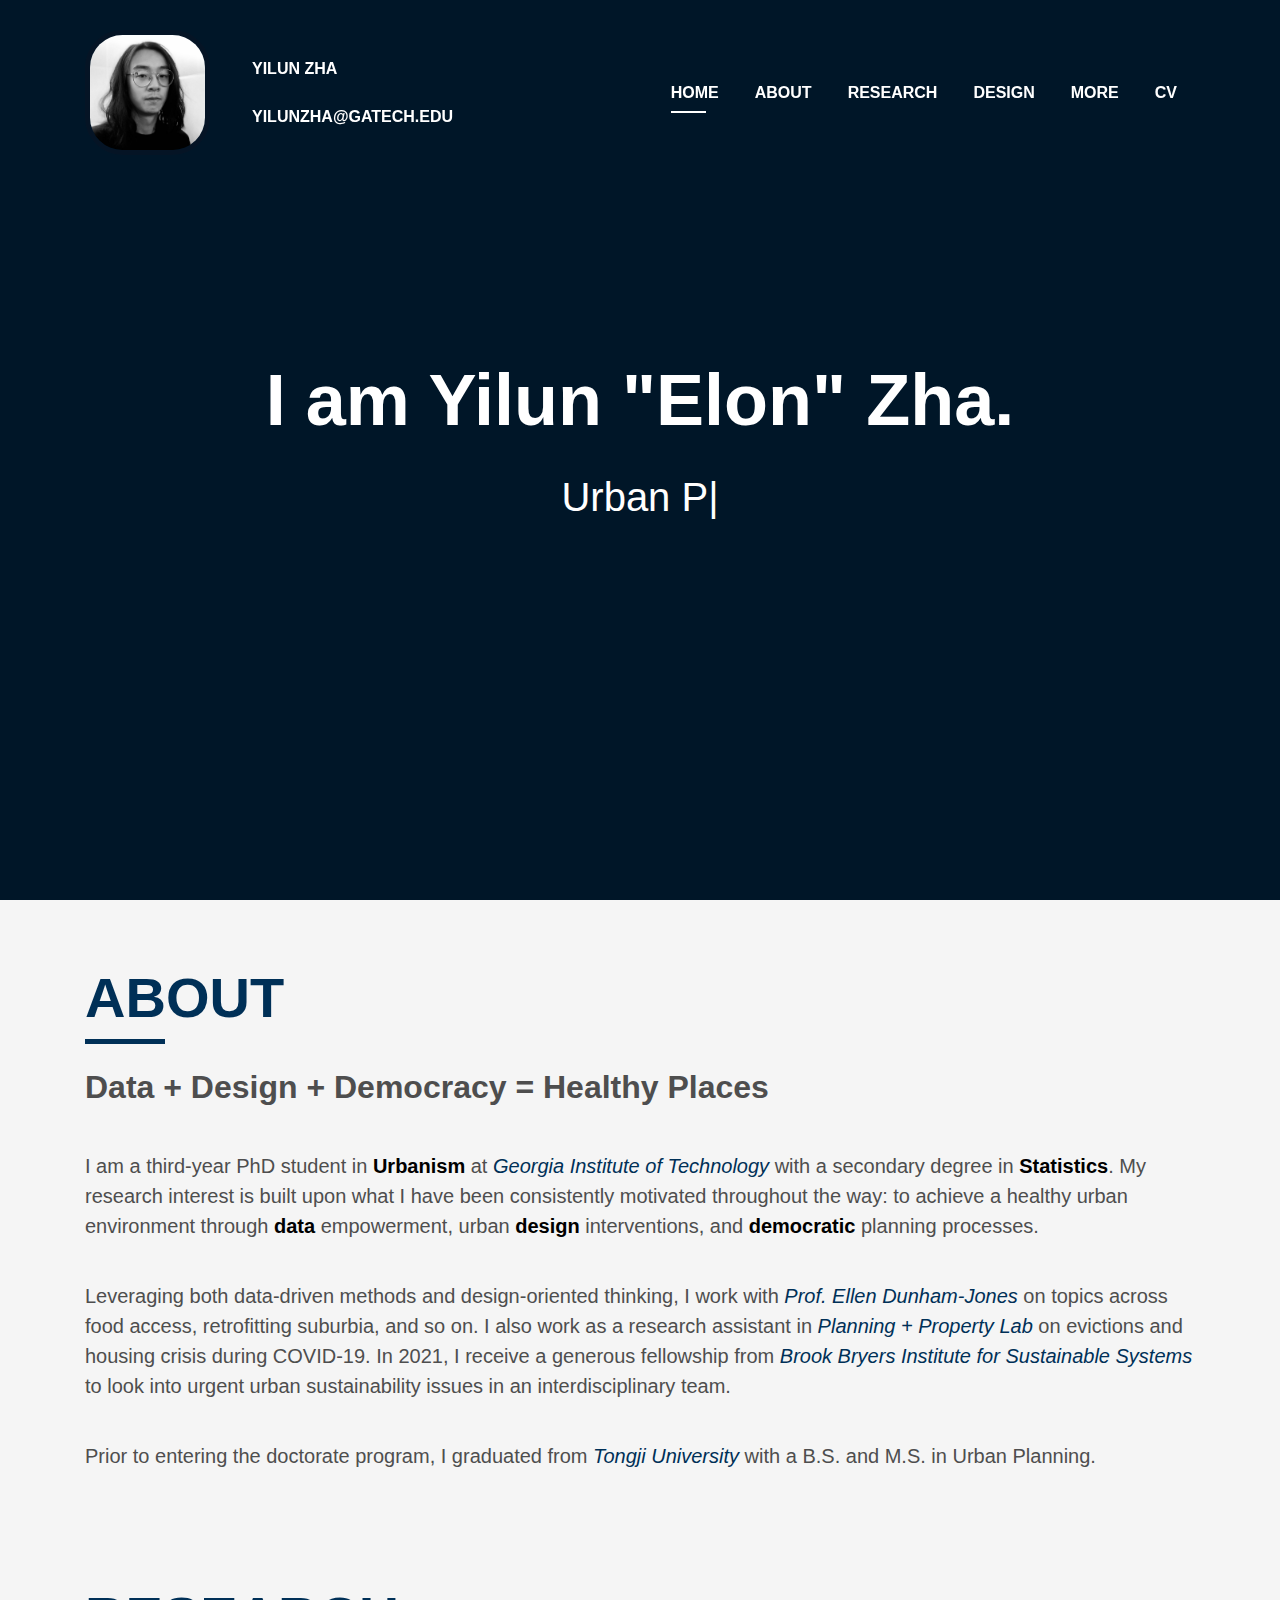
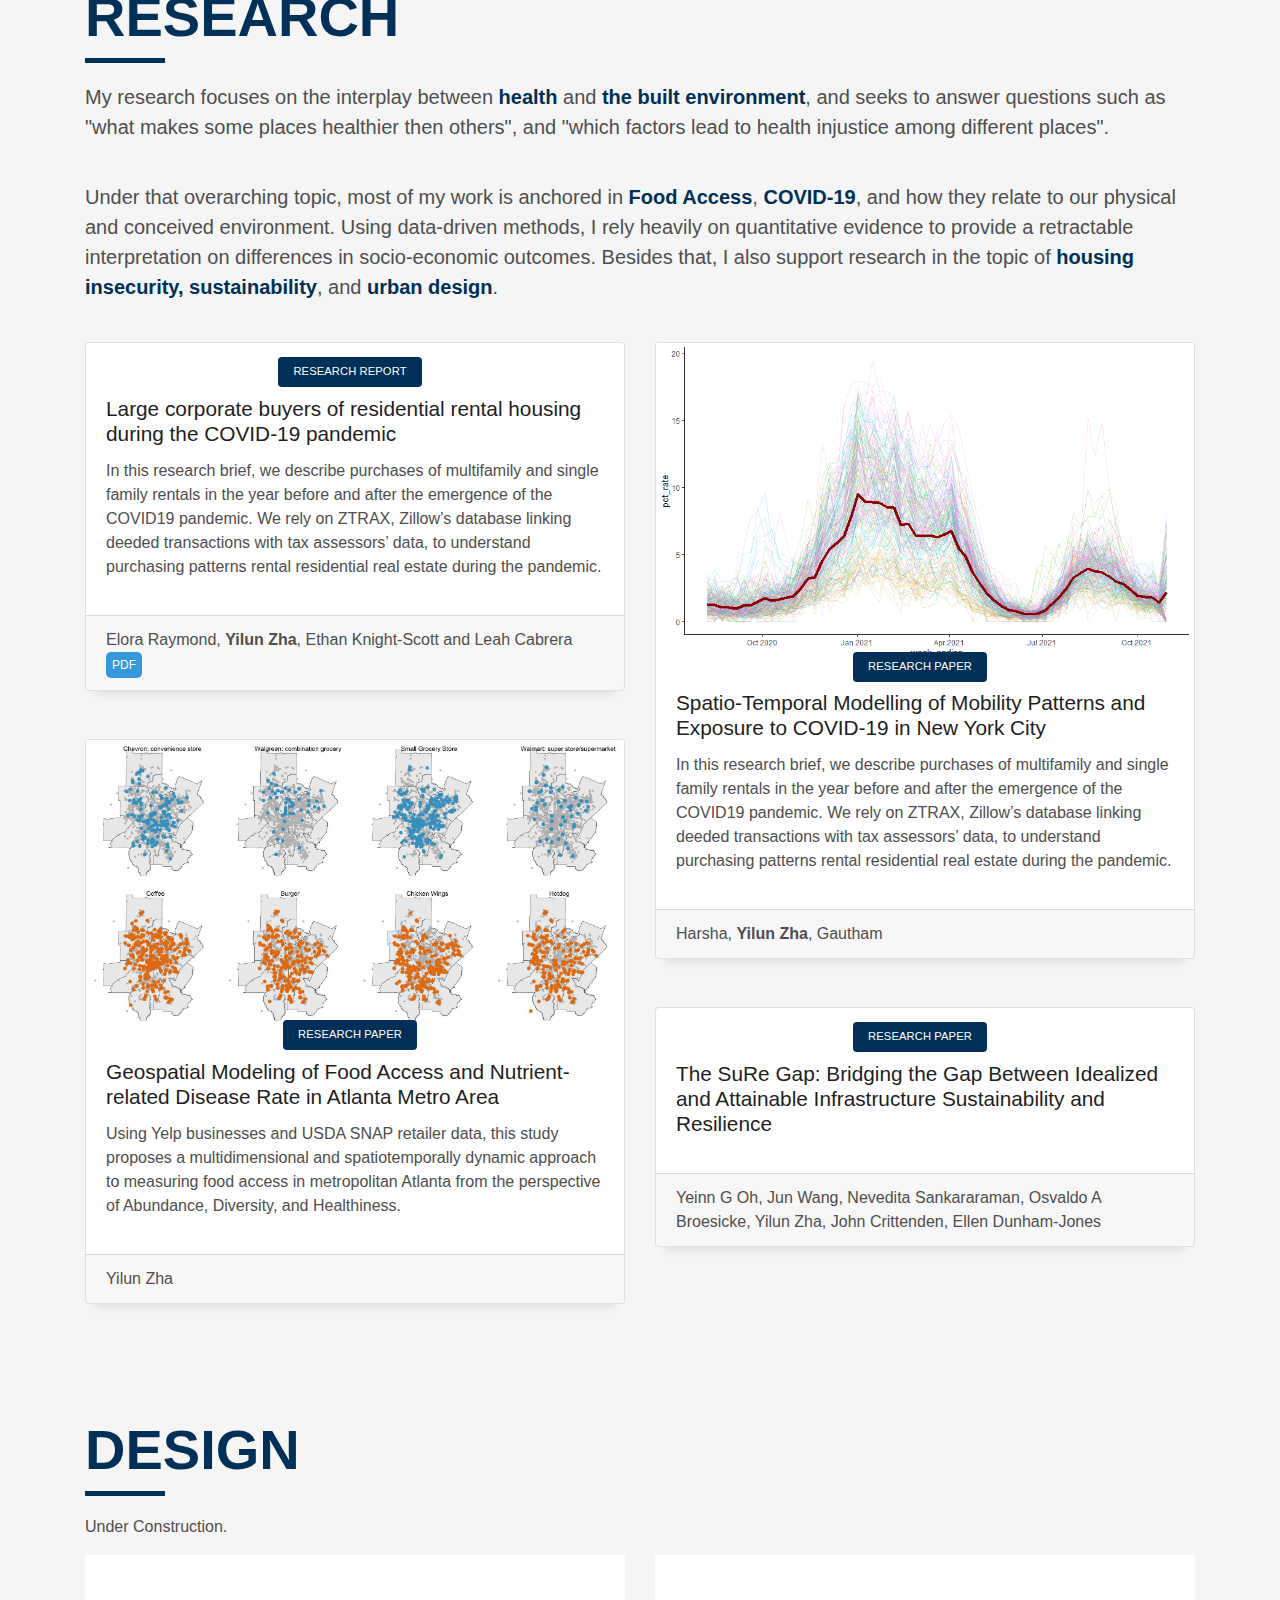
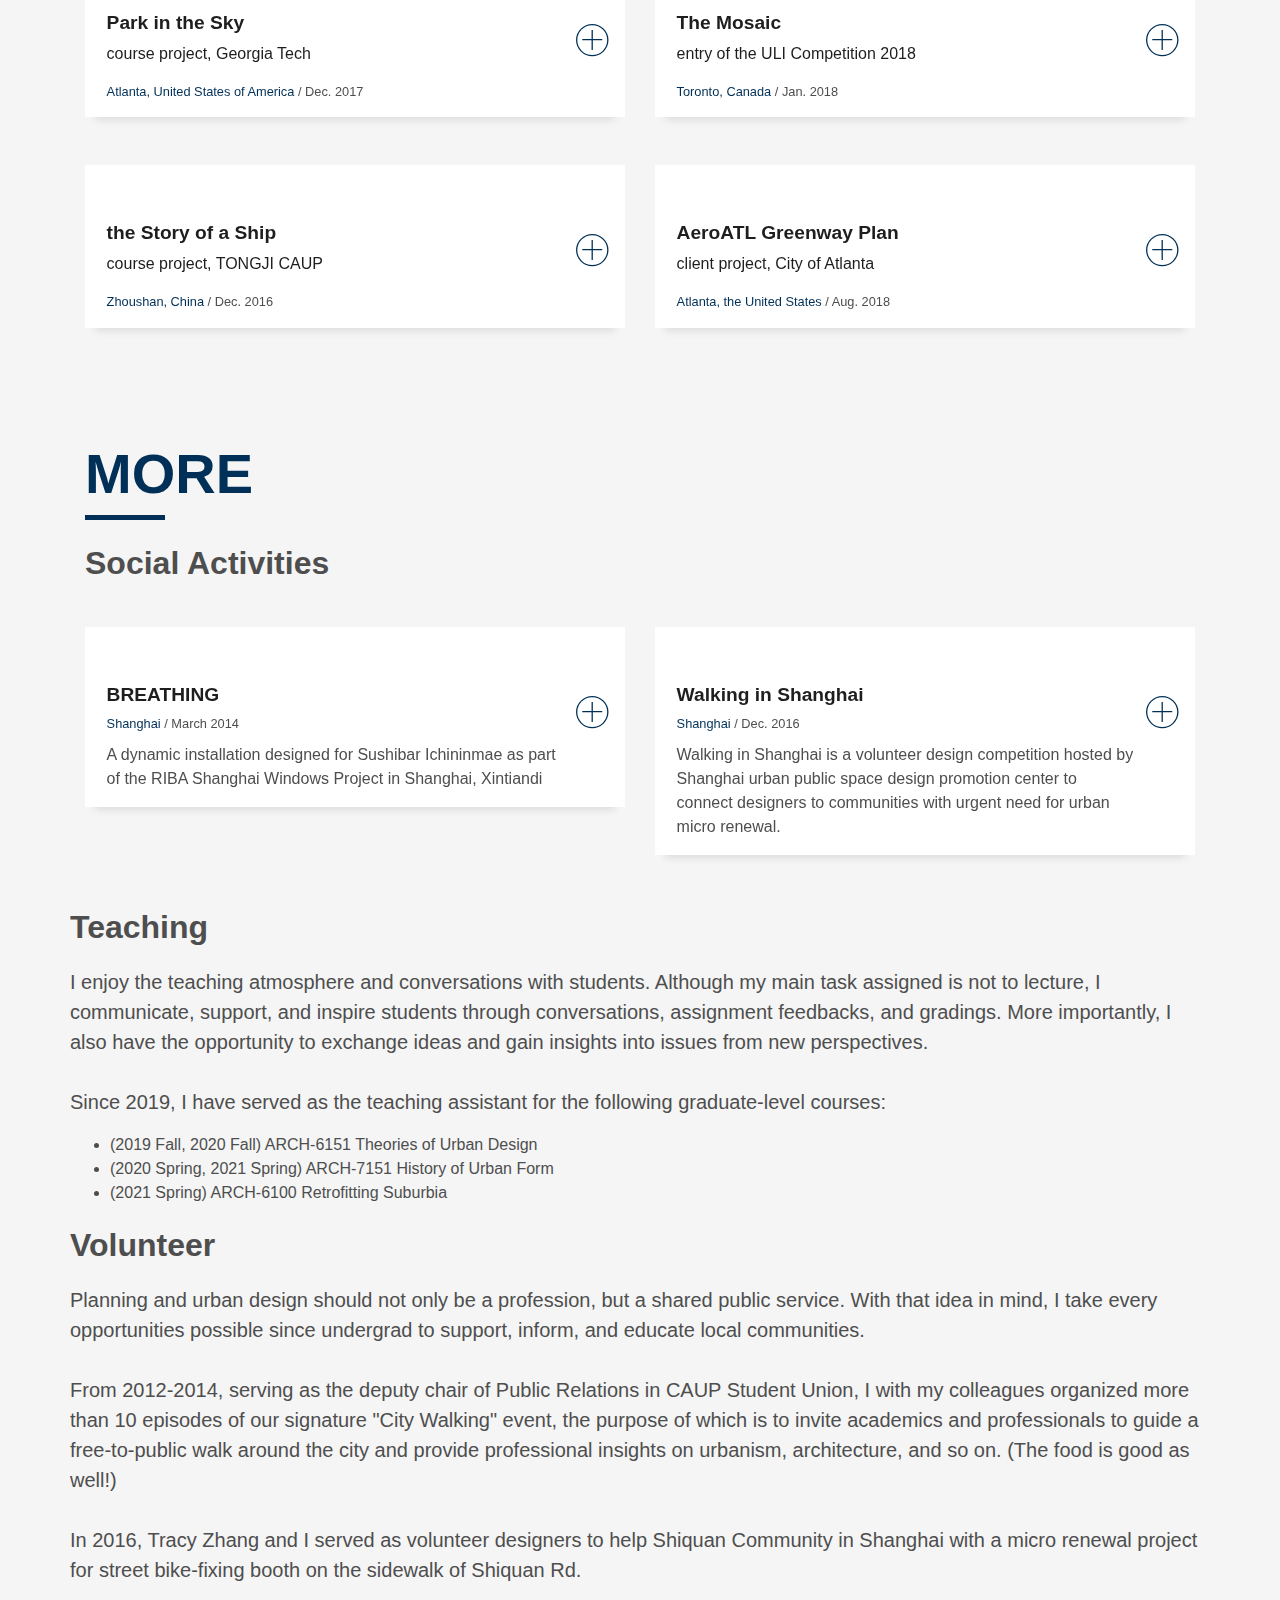
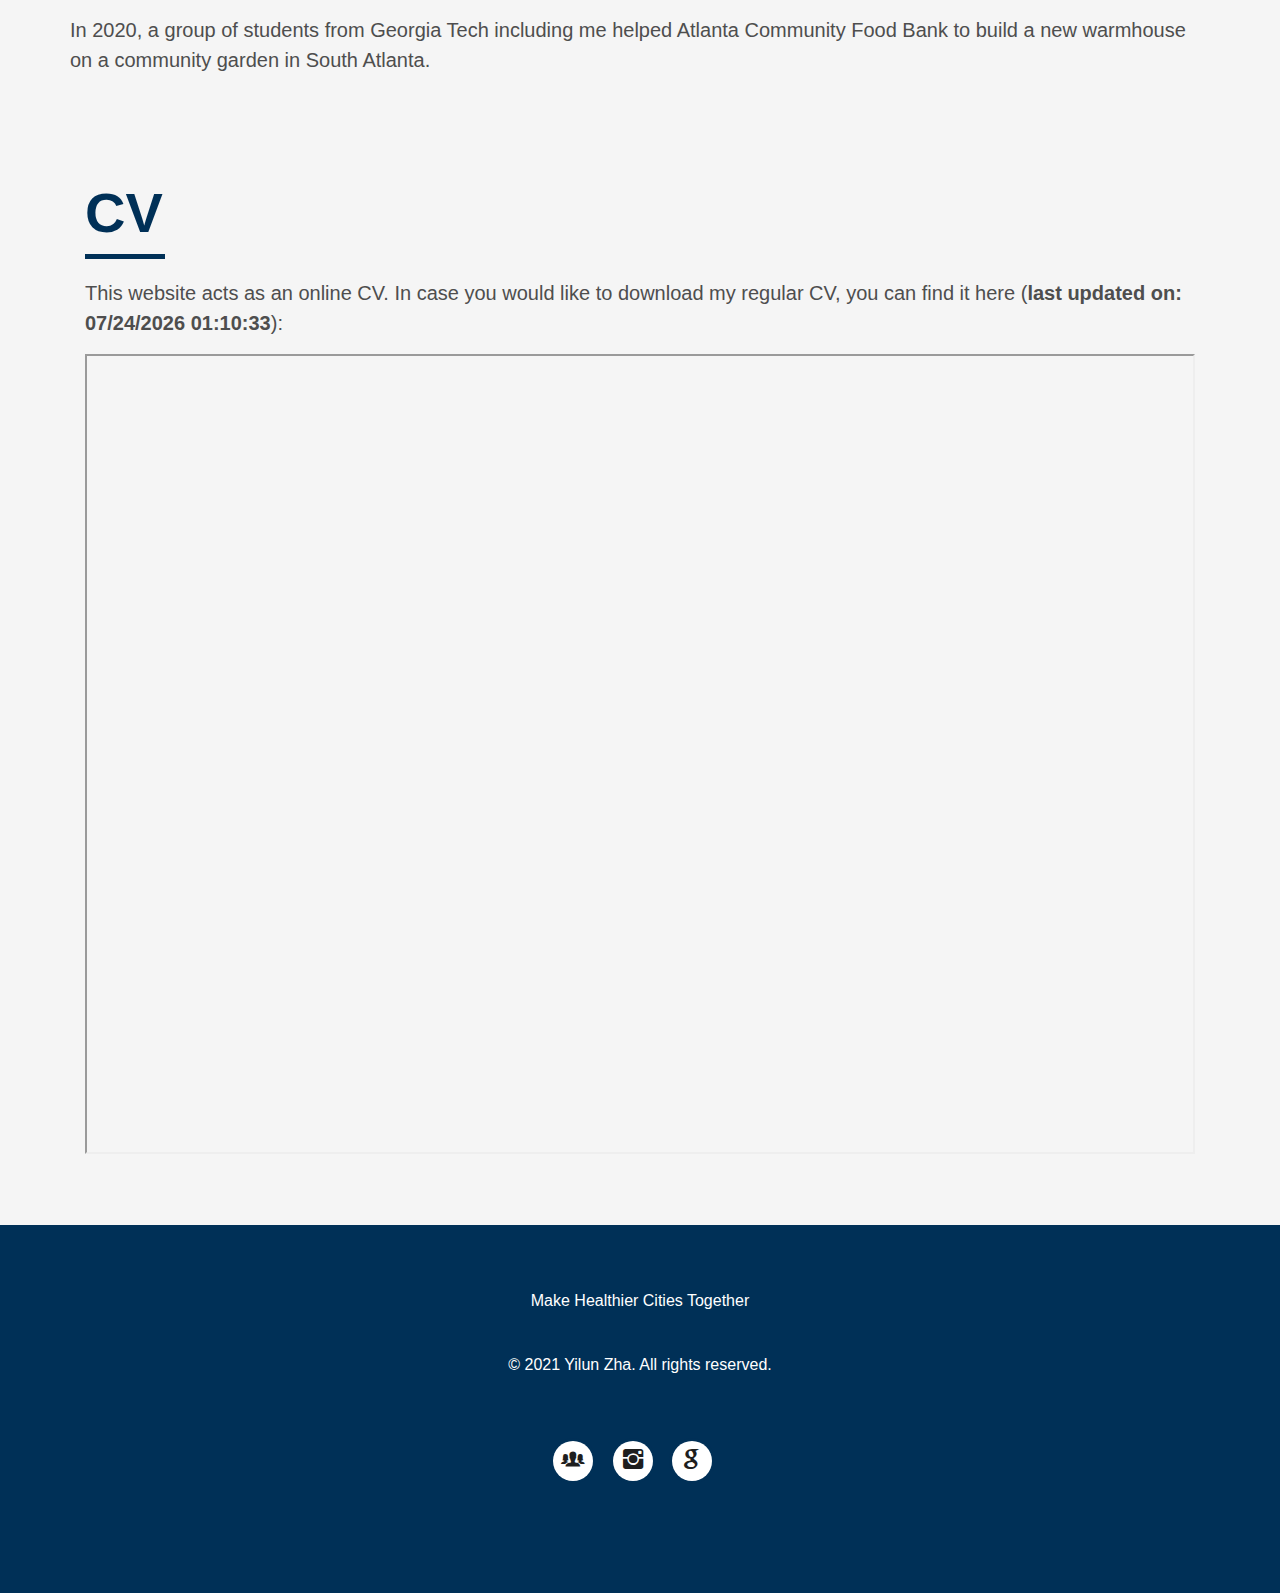
==== index.html @ 296f9a3f "new update" ====
<!DOCTYPE html>
<html lang="en">
<head>
  <meta charset="utf-8">
  <title>Yilun's Homepage</title>
  <meta content="width=device-width, initial-scale=1.0" name="viewport">
  <meta content="" name="keywords">
  <meta content="" name="description">

  <!-- page icon -->
  <link href="img/me.jpeg" rel="icon">

  <!-- Bootstrap CSS File -->
  <link href="lib/bootstrap/css/bootstrap.min.css" rel="stylesheet">

  <!-- Libraries CSS Files -->
  <link href="lib/font-awesome/css/font-awesome.min.css" rel="stylesheet">
  <link href="lib/animate/animate.min.css" rel="stylesheet">
  <link href="lib/ionicons/css/ionicons.min.css" rel="stylesheet">
  <link href="lib/owlcarousel/assets/owl.carousel.min.css" rel="stylesheet">
  <link href="lib/lightbox/css/lightbox.min.css" rel="stylesheet">

  <!-- Main Stylesheet File -->
  <link href="css/style.css" rel="stylesheet">

</head>

<body id="page-top">

  <!--/ Nav Star /-->
  <nav class="navbar navbar-b navbar-trans navbar-expand-md fixed-top" id="mainNav">
    <div class="container">
      <a class="navbar-brand js-scroll" href="#page-top"><img class="img-circle" src="img/me.jpeg"></a>
      <div class="more-info">
        <ul class="list-ico">
          <li class="nav-item" style="margin:0px">
            <a class="nav-link js-scroll">Yilun Zha</a>
          </li>
          <li class="nav-item" style="margin:0px">
            <a class="nav-link js-scroll" href="mailto:yilunzha@gatech.edu">yilunzha@gatech.edu</a>
          </li>
        </ul>
      </div>
      <button class="navbar-toggler collapsed" type="button" data-toggle="collapse" data-target="#navbarDefault"
        aria-controls="navbarDefault" aria-expanded="false" aria-label="Toggle navigation">
        <span></span>
        <span></span>
        <span></span>
      </button>
      <div class="navbar-collapse collapse justify-content-end" id="navbarDefault">
        <ul class="navbar-nav">
          <li class="nav-item">
            <a class="nav-link js-scroll active" href="#home">Home</a>
          </li>
          <li class="nav-item">
            <a class="nav-link js-scroll" href="#about">About</a>
          </li>
          <li class="nav-item">
            <a class="nav-link js-scroll" href="#research">Research</a>
          </li>
          <li class="nav-item">
            <a class="nav-link js-scroll" href="#design">Design</a>
          </li>
          <li class="nav-item">
            <a class="nav-link js-scroll" href="#more">More</a>
          </li>
          <li class="nav-item">
            <a class="nav-link js-scroll" href="#cv">CV</a>
          </li>
        </ul>
      </div>
    </div>
  </nav>
  <!--/ Nav End /-->


  <!--/ Intro Skew Star /-->
  <div id="home" class="intro route bg-image" style="background-color: #003057;">
    <div class="overlay-itro"></div>
    <div class="intro-content display-table">
      <div class="table-cell">
        <div class="container">
          <h1 class="intro-title mb-4">I am Yilun "Elon" Zha.</h1>
          <p class="intro-subtitle"><span class="text-slider-items">Urban Planner, Urban Designer, Urban Data Scientist, and more...</span><strong class="text-slider"></strong></p>
        </div>
      </div>
    </div>
  </div>
  <!--/ Intro Skew End /-->

  <section id="about" class="about-mf sect-pt4 route">
    <div class="container">

      <div class="row">
        <div class="col-sm-12">
          <div class="title-box text-center">
            <h3 class="title-a">
              About
            </h3>
            <div class="line-mf"></div><br>
            <p class="subtitle-a">
              Data + Design + Democracy = Healthy Places
            </p><br>
            <p class="s-description text-left" style="font-size: 1.25rem;">
              I am a third-year PhD student in <a class="textbold" style="color:black">Urbanism</a> at <a href="https://gatech.edu" style="color:#003057; font-style: italic;">Georgia Institute of Technology</a> with a secondary degree in <a class="textbold" style="color:black;">Statistics</a>.
              My research interest is built upon what I have been consistently motivated throughout the way: to achieve a healthy urban environment through <a class="textbold" style="color:black">data </a>empowerment, urban <a class="textbold" style="color:black">design</a> interventions, and <a class="textbold" style="color:black">democratic</a> planning processes.
            </p><br>
            <p class="s-description text-left" style="font-size: 1.25rem;">
              Leveraging both data-driven methods and design-oriented thinking, I work with <a href="https://arch.gatech.edu/people/ellen-dunham-jones" style="color:#003057; font-style: italic;">Prof. Ellen Dunham-Jones </a> on topics across food access, retrofitting suburbia, and so on. 
              I also work as a research assistant in <a href="https://sites.gatech.edu/planningproperty/" style="color:#003057; font-style: italic;">Planning + Property Lab</a> on evictions and housing crisis during COVID-19. 
              In 2021, I receive a generous fellowship from <a href="https://research.gatech.edu/sustainability" style="color:#003057; font-style: italic;">Brook Bryers Institute for Sustainable Systems </a> to look into urgent urban sustainability issues in an interdisciplinary team.
            </p><br>
            <p class="s-description text-left" style="font-size: 1.25rem;">
              Prior to entering the doctorate program, I graduated from <a href="https://caup.tongji.edu.cn/caupen" style="color:#003057; font-style: italic;">Tongji University</a> with a B.S. and M.S. in Urban Planning. 
            </p>
          </div>
        </div>
      </div>
    </div><br><br><br><br>
  </section>

  <!--/ Section research /-->
  <section id="research" class="services-mf route">
    <div class="container">
      <div class="row">
        <div class="col-sm-12">
          <div class="title-box text-center">
            <h3 class="title-a">Research</h3>
            <div class="line-mf"></div><br>
            <p class="s-description text-left" style="font-size: 1.25rem;">
              My research focuses on the interplay between <strong style="color:#003057;">health</strong> and <strong style="color:#003057;">the built environment</strong>, 
              and seeks to answer questions such as "what makes some places healthier then others", and "which factors lead to health injustice among different places".
            </p><br>
            <p class="s-description text-left" style="font-size: 1.25rem;">
            Under that overarching topic, most of my work is anchored in <strong style="color:#003057;">Food Access</strong>, <strong style="color:#003057;">COVID-19</strong>, and how they relate to our physical and conceived environment. 
            Using data-driven methods, I rely heavily on quantitative evidence to provide a retractable interpretation on differences in socio-economic outcomes. 
            Besides that, I also support research in the topic of <strong style="color:#003057;">housing insecurity, sustainability</strong>, and <strong style="color:#003057;">urban design</strong>.
            </p><br>
          </div>
        </div>
      </div>

      <div class="row">
        <div class="col-md-6">
          <div class="card card-blog">
            <div class="card-img">
              <a href="research1.html" target="_blank"><img src="img/research_face_zillow1.jpg" alt="" class="img-fluid"></a>
            </div>
            <div class="card-body">
              <div class="card-category-box">
                <div class="card-category">
                  <h6 class="category">Research Report</h6>
                </div>
              </div>
              <h3 class="card-title"><a href="research1.html" target="_blank">Large corporate buyers of residential rental housing during the COVID-19 pandemic</a></h3>
              <p class="card-description">
                In this research brief, we describe purchases of multifamily and single family rentals in the year before and after the emergence of the COVID19 pandemic. 
                We rely on ZTRAX, Zillow’s database linking deeded transactions with tax assessors’ data, to understand purchasing patterns rental residential real estate during the pandemic.
              </p>
            </div>
            <div class="card-footer">
              <div class="post-author">
                <a>
                  <span class="author">Elora Raymond, <strong>Yilun Zha</strong>, Ethan Knight-Scott and Leah Cabrera</span>
                </a>
              </div>
              <button type="button" class="btn" onclick="https://cpn-us-w2.wpmucdn.com/sites.gatech.edu/dist/d/2497/files/2022/01/ERaymond-2022-CorporateLandlords_PandemicPurchases.pdf">PDF</button>
            </div>
          </div>

          <div class="card card-blog">
            <div class="card-img">
              <a href=""><img src="img/research2face.jpg" alt="" class="img-fluid"></a>
            </div>
            <div class="card-body">
              <div class="card-category-box">
                <div class="card-category">
                  <h6 class="category">Research Paper</h6>
                </div>
              </div>
              <h3 class="card-title"><a href="">Geospatial Modeling of Food Access and Nutrient-related Disease Rate in Atlanta Metro Area</a></h3>
              <p class="card-description">
                Using Yelp businesses and USDA SNAP retailer data, this study proposes a multidimensional and spatiotemporally dynamic approach to measuring food access in metropolitan Atlanta from the perspective of Abundance, Diversity, and Healthiness.
              </p>
            </div>
            <div class="card-footer">
              <div class="post-author">
                <a>
                  <span class="author">Yilun Zha</span>
                </a>
              </div>
            </div>
          </div>
        </div>

        <div class="col-md-6">
          <div class="card card-blog">
            <div class="card-img">
              <a href=""><img src="img/research3face.png" alt="" class="img-fluid"></a>
            </div>
            <div class="card-body">
              <div class="card-category-box">
                <div class="card-category">
                  <h6 class="category">Research Paper</h6>
                </div>
              </div>
              <h3 class="card-title"><a href="">Spatio-Temporal Modelling of Mobility Patterns and Exposure to COVID-19 in New York City</a></h3>
              <p class="card-description">
                In this research brief, we describe purchases of multifamily and single family rentals in the year before and after the emergence of the COVID19 pandemic. We rely on ZTRAX, Zillow’s database linking deeded transactions with tax assessors’ data, to understand purchasing patterns rental residential real estate during the pandemic.
              </p>
            </div>
            <div class="card-footer">
              <div class="post-author">
                  <span class="author">Harsha, <strong>Yilun Zha</strong>, Gautham</span>
              </div>
            </div>
          </div>

          <div class="card card-blog">
            <div class="card-img">
              <a href=""><img src="img/.jpg" alt="" class="img-fluid"></a>
            </div>
            <div class="card-body">
              <div class="card-category-box">
                <div class="card-category">
                  <h6 class="category">Research Paper</h6>
                </div>
              </div>
              <h3 class="card-title"><a href="">The SuRe Gap: Bridging the Gap Between Idealized and Attainable Infrastructure Sustainability and Resilience</a></h3>
              <p class="card-description">
                
              </p>
            </div>
            <div class="card-footer">
              <div class="post-author">
                  <span class="author">Yeinn G Oh, Jun Wang, Nevedita Sankararaman, Osvaldo A Broesicke, Yilun Zha, John Crittenden, Ellen Dunham-Jones</span>
              </div>
            </div>
          </div>
        </div>
      </div>

    </div>
  </section>
  <!--/ Section Research End /-->


  <!--/ Section Design /-->
  <section id="design" class="portfolio-mf sect-pt4 route">
    <div class="container">
      <div class="row">
        <div class="col-sm-12">
          <div class="title-box text-center">
            <h3 class="title-a">
              Design
            </h3>
            <div class="line-mf"></div><br>
            <p class="text-left">Under Construction.</p>
          </div>
        </div>
      </div>

      <div class="row">
        <div class="col-md-6">
          <div class="work-box">
            <a href="img/work-1.jpg" data-lightbox="gallery-mf">
              <div class="work-img">
                <img src="img/work-1.jpg" alt="" class="img-fluid">
              </div>
              <div class="work-content">
                <div class="row">
                  <div class="col-sm-8">
                    <h2 class="w-title">Park in the Sky</h2>
                    <p>course project, Georgia Tech</p>
                    <div class="w-more">
                      <span class="w-ctegory">Atlanta, United States of America</span> / <span class="w-date">Dec. 2017</span>
                    </div>
                  </div>
                  <div class="col-sm-4">
                    <div class="w-like">
                      <span class="ion-ios-plus-outline"></span>
                    </div>
                  </div>
                </div>
              </div>
            </a>
          </div>
        </div>

        <div class="col-md-6">
          <div class="work-box">
            <a href="img/work-2.jpg" data-lightbox="gallery-mf">
              <div class="work-img">
                <img src="img/work-2.jpg" alt="" class="img-fluid">
              </div>
              <div class="work-content">
                <div class="row">
                  <div class="col-sm-8">
                    <h2 class="w-title">The Mosaic</h2>
                    <p>entry of the ULI Competition 2018</p>
                    <div class="w-more">
                      <span class="w-ctegory">Toronto, Canada</span> / <span class="w-date">Jan. 2018</span>
                    </div>
                  </div>
                  <div class="col-sm-4">
                    <div class="w-like">
                      <span class="ion-ios-plus-outline"></span>
                    </div>
                  </div>
                </div>
              </div>
            </a>
          </div>
        </div>

        <div class="col-md-6">
          <div class="work-box">
            <a href="img/work-2.jpg" data-lightbox="gallery-mf">
              <div class="work-img">
                <img src="img/work-2.jpg" alt="" class="img-fluid">
              </div>
              <div class="work-content">
                <div class="row">
                  <div class="col-sm-8">
                    <h2 class="w-title">the Story of a Ship</h2>
                    <p>course project, TONGJI CAUP</p>
                    <div class="w-more">
                      <span class="w-ctegory">Zhoushan, China</span> / <span class="w-date">Dec. 2016</span>
                    </div>
                  </div>
                  <div class="col-sm-4">
                    <div class="w-like">
                      <span class="ion-ios-plus-outline"></span>
                    </div>
                  </div>
                </div>
              </div>
            </a>
          </div>
        </div>

        <div class="col-md-6">
          <div class="work-box">
            <a href="img/work-2.jpg" data-lightbox="gallery-mf">
              <div class="work-img">
                <img src="img/work-2.jpg" alt="" class="img-fluid">
              </div>
              <div class="work-content">
                <div class="row">
                  <div class="col-sm-8">
                    <h2 class="w-title">AeroATL Greenway Plan</h2>
                    <p>client project, City of Atlanta</p>
                    <div class="w-more">
                      <span class="w-ctegory">Atlanta, the United States</span> / <span class="w-date">Aug. 2018</span>
                    </div>
                  </div>
                  <div class="col-sm-4">
                    <div class="w-like">
                      <span class="ion-ios-plus-outline"></span>
                    </div>
                  </div>
                </div>
              </div>
            </a>
          </div>
        </div>

      </div>
    </div>
  </section>
  <!--/ Section Portfolio End /-->


   <!--/ Section Contact /-->
  <section id="more" class="blog-mf sect-pt4 route">
    <div class="container">
      <div class="row">
        <div class="col-sm-12">
          <div class="title-box text-center">
            <h3 class="title-a">
              More
            </h3>
            <div class="line-mf"></div><br>

            <p class="subtitle-a">
              Social Activities
            </p><br>

            <div class="row">

              <div class="col-md-6">
                <div class="work-box">
                  <a data-lightbox="gallery-mf">
                    <div class="work-img">
                      <img src="https://l-e-a-d.pro/wp-content/uploads/2016/02/Breathing-4.jpg" alt="" class="img-fluid">
                    </div>
                    <div class="work-content text-left">
                      <div class="row">
                        <div class="col-sm-8">
                          <h2 class="w-title "><a href="https://l-e-a-d.pro/portfolio/breathing/">BREATHING</a></h2>
                          <div class="w-more">
                            <span class="w-ctegory">Shanghai</span> / <span class="w-date">March 2014</span>
                          </div>
                        </div>
                        <div class="col-sm-4">
                          <a href="https://l-e-a-d.pro/portfolio/breathing/">
                          <div class="w-like">
                            <span class="ion-ios-plus-outline"></span>
                          </div>
                          </a>
                        </div>
                      </div>
                      <div class="row">
                        <div class="col-sm-11">
                          <a class="plaintext">A dynamic installation designed for Sushibar Ichininmae as part of the RIBA Shanghai Windows Project in Shanghai, Xintiandi</a>
                        </div>
                      </div>
                    </div>
                  </a>
                </div>
              </div>
              
              <div class="col-md-6">
                <div class="work-box">
                  <a data-lightbox="gallery-mf">
                    <div class="work-img">
                      <img src="https://as1.ftcdn.net/v2/jpg/02/43/17/70/1000_F_243177077_UHyCo1deKvz2sPgoNgunUL9K3Sh8BxLW.jpg" alt="" class="img-fluid">
                    </div>
                    <div class="work-content text-left">
                      <div class="row">
                        <div class="col-sm-8">
                          <h2 class="w-title "><a href="https://www.sdpcus.cn/weixin/index.html">Walking in Shanghai</a></h2>
                          <div class="w-more">
                            <span class="w-ctegory">Shanghai</span> / <span class="w-date">Dec. 2016</span>
                          </div>
                        </div>
                        <div class="col-sm-4">
                          <div class="w-like">
                            <span class="ion-ios-plus-outline"> </span>
                          </div>
                        </div>
                      </div>
                      <div class="row">
                        <div class="col-sm-11">
                          <a class="plaintext"> Walking in Shanghai is a volunteer design competition hosted by Shanghai urban public space design promotion center to connect designers to communities with urgent need for urban micro renewal.</a>
                        </div>
                      </div>
                    </div>
                  </a>
                </div>
              </div>

            </div>
            
            
            <div class="row">
              <div class="title-box text-center">
                <p class="subtitle-a"> Teaching</p>
                <p class="s-description text-left" style="font-size: 1.25rem;">
                I enjoy the teaching atmosphere and conversations with students. 
                Although my main task assigned is not to lecture, I communicate, support, and inspire students through conversations, assignment feedbacks, and gradings. 
                More importantly, I also have the opportunity to exchange ideas and gain insights into issues from new perspectives.
                <br><br>
                Since 2019, I have served as the teaching assistant for the following graduate-level courses:
                </p>
                <ul class="text-left">
                  <li>(2019 Fall, 2020 Fall) ARCH-6151 Theories of Urban Design </li>
                  <li>(2020 Spring, 2021 Spring) ARCH-7151 History of Urban Form </li>
                  <li>(2021 Spring) ARCH-6100 Retrofitting Suburbia </li>
                </ul>
              </div>
            </div>
          

            
            <div class="row">
              <div class="title-box text-center">
                <p class="subtitle-a">Volunteer</p>
                <p class="s-description text-left" style="font-size: 1.25rem;">
                  Planning and urban design should not only be a profession, but a shared public service. 
                  With that idea in mind, I take every opportunities possible since undergrad to support, inform, and educate local communities. <br><br>
                  From 2012-2014, serving as the deputy chair of Public Relations in CAUP Student Union, I with my colleagues organized more than 10 episodes of our signature "City Walking" event, the purpose of which is to invite academics and professionals to guide a free-to-public walk around the city and provide professional insights on urbanism, architecture, and so on. (The food is good as well!)<br><br>
                  In 2016, Tracy Zhang and I served as volunteer designers to help Shiquan Community in Shanghai with a micro renewal project for street bike-fixing booth on the sidewalk of Shiquan Rd. <br><br>
                  In 2020, a group of students from Georgia Tech including me helped Atlanta Community Food Bank to build a new warmhouse on a community garden in South Atlanta. 
                </p>
              </div>
            </div>
            

          </div>
        </div>
      </div>
    </div><br>
  </section>
  <!--/ Section Contact End /-->


  
  <!--/ Section CV /-->
  <section id="cv" class="blog-mf sect-pt4 route">
    <div class="container">
      <div class="row">
        <div class="col-sm-12">
          <div class="title-box text-center">
            <h3 class="title-a">
              CV
            </h3>
            <div class="line-mf"></div><br>
            <p class="plaintext text-left" style="font-size: 1.25rem;">
              This website acts as an online CV. In case you would like to download my regular CV, you can find it here (<a id="lastModifiedDate" style="font-weight: bold;"></a>):
            </p>
            <iframe src="asset/ZhaCV202201_up.pdf" width="100%" height="800px"></iframe>
          </div>
        </div>
      </div>
    </div>
  </section>
  <!--/ Section CV End /-->



  <!--/ Section Footer /-->
  <section class="paralax-mf footer-paralax bg-image sect-mt4 route" style="background-color:#003057;">
    <footer>
      <div class="container">
        <div class="row">
          <div class="col-sm-12">
            <p> Make Healthier Cities Together</p><br>
            <p>&copy; 2021 Yilun Zha. All rights reserved.</p>
          </div>
        </div>
      </div>
      <div class="socials">
        <ul class="socials">
          <li><a href="https://www.linkedin.com/in/yilun-elon-zha-454818180/"><span class="ico-circle"><i class="ion-ios-people"></i></span></a></li>
          <li><a href="https://www.instagram.com/elonn_cha/?hl=en"><span class="ico-circle"><i class="ion-social-instagram"></i></span></a></li>
          <li><a href="https://scholar.google.com/citations?user=W9x7YioAAAAJ&hl=en"><span class="ico-circle"><i class="ion-social-google"></i></span></a></li>
        </ul>
      </div>
    </footer>
  </section>
  <!--/ Section Footer End /-->

  <a href="#" class="back-to-top"><i class="fa fa-chevron-up"></i></a>
  <div id="preloader"></div>




  <!-- JavaScript Libraries -->
  <script src="lib/jquery/jquery.min.js"></script>
  <script src="lib/jquery/jquery-migrate.min.js"></script>
  <script src="lib/popper/popper.min.js"></script>
  <script src="lib/bootstrap/js/bootstrap.min.js"></script>
  <script src="lib/easing/easing.min.js"></script>
  <script src="lib/counterup/jquery.waypoints.min.js"></script>
  <script src="lib/counterup/jquery.counterup.js"></script>
  <script src="lib/owlcarousel/owl.carousel.min.js"></script>
  <script src="lib/lightbox/js/lightbox.min.js"></script>
  <script src="lib/typed/typed.min.js"></script>
  <script src="https://code.iconify.design/2/2.1.0/iconify.min.js"></script>
  <!-- Contact Form JavaScript File -->
  <script src="contactform/contactform.js"></script>

  <!-- Template Main Javascript File -->
  <script src="js/main.js"></script>

  <!-- show lastModifiedDate script -->
  <script language="Javascript">
    var LastUpdated = document.lastModified;
    document.getElementById('lastModifiedDate').innerHTML = "last updated on: " + LastUpdated +"";
  </script>

</body>
</html>
---- css/style.css ----
/*
  Theme Name: DevFolio
  Theme URL: https://bootstrapmade.com/devfolio-bootstrap-portfolio-html-template/
  Author: BootstrapMade.com
  License: https://bootstrapmade.com/license/
*/

/*======================================
//--//-->   STYLES GENERALES
======================================*/

body {
  background-color: #f5f5f5;
  color: #4e4e4e;
}

h1,
h2,
h3,
h4,
h5,
h6 {
  color: #1e1e1e;
}

a {
  color: #1e1e1e;
  transition: all 0.5s ease-in-out;
}

a:hover {
  color: #003057;
  text-decoration: none;
  transition: all 0.5s ease-in-out;
}

.p-r {
  position: relative;
}

.color-a {
  color: #003057;
}

.color-d {
  color: #f5f5f5;
}

.color-text-a {
  color: #4e4e4e;
}

.box-shadow,
.paralax-mf,
.service-box,
.work-box,
.card-blog {
  box-shadow: 0 13px 8px -10px rgba(0, 0, 0, 0.1);
}

.box-shadow-a,
.button:hover {
  box-shadow: 0 0 0 4px #cde1f8;
}

.display-5 {
  font-size: 2.5rem;
  font-weight: 300;
  line-height: 1.1;
}

.display-6 {
  font-size: 2rem;
  font-weight: 300;
  line-height: 1.1;
}

.avatar {
  width: 32px;
  height: 32px;
  margin-right: 4px;
  overflow: hidden;
}

.bg-image {
  background-repeat: no-repeat;
  background-attachment: fixed;
  background-size: cover;
  background-position: center center;
}

.overlay-mf {
  background-color: #003057;
}

.overlay-mf {
  position: absolute;
  top: 0;
  left: 0px;
  padding: 0;
  height: 100%;
  width: 100%;
  opacity: .7;
}

.paralax-mf {
  position: relative;
  padding: 8rem 0;
}

.display-table {
  width: 100%;
  height: 100%;
  display: table;
}

.table-cell {
  display: table-cell;
  vertical-align: middle;
}

/*--/ Sections /--*/

.sect-4 {
  padding: 4rem 0;
}

.sect-pt4 {
  padding-top: 4rem;
}

.sect-mt4 {
  margin-top: 4rem;
}

/*--/ Title s /--*/

.title-s {
  font-weight: 600;
  color: #003057;
  font-size: 1.1rem;
}

/*--/ Title A /--*/

.

{
  margin-bottom: 4rem;
}

.title-a {
  text-align: left;
  font-size: 3.5rem;
  font-weight: bold;
  text-transform: uppercase;
  color: #003057;
}

.subtitle-a {
  color: #4e4e4e;
  font-size: 2rem;
  font-weight: bold;
  text-align: left;
}

.line-mf {
  width: 80px;
  height: 5px;
  background-color: #003057;
  margin: 0 auto;
  float:left;
}

/*--/ Title Left /--*/

.title-box-2 {
  margin-bottom: 3rem;
}

.title-left {
  font-size: 2rem;
  position: relative;
}

.title-left:before {
  content: '';
  position: absolute;
  height: 3px;
  background-color: #003057;
  width: 100px;
  bottom: -12px;
}

/*------/ Box /------*/

.box-pl2 {
  padding-left: 2rem;
}

.box-shadow-full {
  padding: 3rem 1.25rem;
  position: relative;
  background-color: #fff;
  margin-bottom: 3rem;
  z-index: 2;
  box-shadow: 0 1px 1px 0 rgba(0, 0, 0, 0.06), 0 2px 5px 0 rgba(0, 0, 0, 0.2);
}

/*------/ Socials /------*/

.socials {
  padding: 1.5rem 0;
}

.socials ul li {
  display: inline-block;
}

.socials .ico-circle {
  height: 40px;
  width: 40px;
  font-size: 1.7rem;
  border-radius: 50%;
  line-height: 1.4;
  margin: 0 15px 0 0;
  background-color: white;
  box-shadow: 0 0 0 3px #003057;
  transition: all 500ms ease;
}

.socials .ico-circle:hover {
  background-color: #003057;
  color: #fff;
  box-shadow: 0 0 0 3px #cde1f8;
  transition: all 500ms ease;
}

/*------/ Ul resect /------*/

.ul-resect,
.socials ul,
.list-ico,
.blog-wrapper .post-meta ul,
.box-comments .list-comments,
.widget-sidebar .list-sidebar,
.widget-tags ul {
  list-style: none;
  padding-left: 0;
  margin-bottom: 0;
}

.list-ico {
  line-height: 2;
}

.list-ico span {
  color: #003057;
  margin-right: 10px;
}

/*------/ Ico Circle /------*/

.ico-circle {
  height: 100px;
  width: 100px;
  font-size: 2rem;
  border-radius: 50%;
  line-height: 1.55;
  margin: 0 auto;
  text-align: center;
  box-shadow: 0 0 0 10px #003057;
  display: block;
}

/*------/ Owl Carousel /------*/

.owl-theme .owl-dots {
  text-align: center;
  margin-top: 18px;
}

.owl-theme .owl-dots .owl-dot {
  display: inline-block;
}

.owl-theme .owl-dots .owl-dot span {
  width: 18px;
  height: 7px;
  margin: 5px 5px;
  background: #cde1f8;
  border: 0px solid #cde1f8;
  display: block;
  transition: all 0.6s ease-in-out;
  cursor: pointer;
}

.owl-theme .owl-dots .owl-dot:hover span {
  background-color: #cde1f8;
}

.owl-theme .owl-dots .owl-dot.active span {
  background-color: #1B1B1B;
  width: 25px;
}

/*--/ Scrolltop s /--*/

.scrolltop-mf {
  position: relative;
  display: none;
}

.scrolltop-mf span {
  z-index: 999;
  position: fixed;
  width: 42px;
  height: 42px;
  background-color: #003057;
  opacity: .7;
  font-size: 1.6rem;
  line-height: 1.5;
  text-align: center;
  color: #fff;
  top: auto;
  left: auto;
  right: 30px;
  bottom: 50px;
  cursor: pointer;
  border-radius: 50%;
}

/* Back to top button */

.back-to-top {
  position: fixed;
  display: none;
  background: #003057;
  color: #fff;
  width: 44px;
  height: 44px;
  text-align: center;
  line-height: 1;
  font-size: 16px;
  border-radius: 50%;
  right: 15px;
  bottom: 15px;
  transition: background 0.5s;
  z-index: 11;
}

.back-to-top i {
  padding-top: 12px;
  color: #fff;
}

/* Prelaoder */

#preloader {
  position: fixed;
  top: 0;
  left: 0;
  right: 0;
  bottom: 0;
  z-index: 9999;
  overflow: hidden;
  background: #fff;
}

#preloader:before {
  content: "";
  position: fixed;
  top: calc(50% - 30px);
  left: calc(50% - 30px);
  border: 6px solid #f2f2f2;
  border-top: 6px solid #003057;
  border-radius: 50%;
  width: 60px;
  height: 60px;
  -webkit-animation: animate-preloader 1s linear infinite;
  animation: animate-preloader 1s linear infinite;
}

@-webkit-keyframes animate-preloader {
  0% {
    -webkit-transform: rotate(0deg);
    transform: rotate(0deg);
  }

  100% {
    -webkit-transform: rotate(360deg);
    transform: rotate(360deg);
  }
}

@keyframes animate-preloader {
  0% {
    -webkit-transform: rotate(0deg);
    transform: rotate(0deg);
  }

  100% {
    -webkit-transform: rotate(360deg);
    transform: rotate(360deg);
  }
}

/*======================================
//--//-->   NAVBAR
======================================*/

.navbar-b {
  transition: all .5s ease-in-out;
  background-color: transparent;
  padding-top: 1.563rem;
  padding-bottom: 1.563rem;
}

.navbar-b.navbar-reduce {
  box-shadow: 0px 6px 9px 0px rgba(0, 0, 0, 0.06);
}

.navbar-b.navbar-trans .nav-item,
.navbar-b.navbar-reduce .nav-item {
  position: relative;
  padding-right: 10px;
  padding-left: 0;
}

.navbar-b.navbar-trans .nav-link,
.navbar-b.navbar-reduce .nav-link {
  color: #fff;
  text-transform: uppercase;
  font-weight: 600;
}

.navbar-b.navbar-trans .nav-link:before,
.navbar-b.navbar-reduce .nav-link:before {
  content: '';
  position: absolute;
  margin-left: 0px;
  width: 0%;
  bottom: 0;
  left: 0;
  height: 2px;
  transition: all 500ms ease;
}

.navbar-b.navbar-trans .nav-link:hover,
.navbar-b.navbar-reduce .nav-link:hover {
  color: #1B1B1B;
}

.navbar-b.navbar-trans .nav-link:hover:before,
.navbar-b.navbar-reduce .nav-link:hover:before {
  width: 35px;
}

.navbar-b.navbar-trans .show > .nav-link:before,
.navbar-b.navbar-trans .active > .nav-link:before,
.navbar-b.navbar-trans .nav-link.show:before,
.navbar-b.navbar-trans .nav-link.active:before,
.navbar-b.navbar-reduce .show > .nav-link:before,
.navbar-b.navbar-reduce .active > .nav-link:before,
.navbar-b.navbar-reduce .nav-link.show:before,
.navbar-b.navbar-reduce .nav-link.active:before {
  width: 35px;
}

.navbar-b.navbar-trans .nav-link:before {
  background-color: #fff;
}

.navbar-b.navbar-trans .nav-link:hover {
  color: #fff;
}

.navbar-b.navbar-trans .show > .nav-link,
.navbar-b.navbar-trans .active > .nav-link,
.navbar-b.navbar-trans .nav-link.show,
.navbar-b.navbar-trans .nav-link.active {
  color: #fff;
}

.navbar-b.navbar-reduce {
  transition: all .5s ease-in-out;
  background-color: #fff;
  padding-top: 0px;
  padding-bottom: 0px;
}

.navbar-b.navbar-reduce .nav-link {
  color: #003057;
}

.navbar-b.navbar-reduce .nav-link:before {
  background-color: #003057;
}

.navbar-b.navbar-reduce .nav-link:hover {
  color: #003057;
}

.navbar-b.navbar-reduce .show > .nav-link,
.navbar-b.navbar-reduce .active > .nav-link,
.navbar-b.navbar-reduce .nav-link.show,
.navbar-b.navbar-reduce .nav-link.active {
  color: #003057;
  text-align: left;
}

.navbar-b.navbar-reduce .navbar-brand {
  color: #003057;
}

.navbar-b.navbar-reduce .navbar-toggler span {
  background-color: #1B1B1B;
}

.navbar-b .navbar-brand {
  color: #fff;
  font-size: 1.6rem;
  font-weight: 600;
}

.navbar-b .navbar-nav .dropdown-item.show .dropdown-menu,
.navbar-b .dropdown.show .dropdown-menu,
.navbar-b .dropdown-btn.show .dropdown-menu {
  -webkit-transform: translate3d(0px, 0px, 0px);
  transform: translate3d(0px, 0px, 0px);
  visibility: visible !important;
}

.navbar-b .dropdown-menu {
  margin: 1.12rem 0 0;
  border-radius: 0;
}

.navbar-b .dropdown-menu .dropdown-item {
  padding: .7rem 1.7rem;
  transition: all 500ms ease;
}

.navbar-b .dropdown-menu .dropdown-item:hover {
  background-color: #003057;
  color: #fff;
  transition: all 500ms ease;
}

.navbar-b .dropdown-menu .dropdown-item.active {
  background-color: #003057;
}

/*--/ Hamburger Navbar /--*/

.navbar-toggler {
  position: relative;
}

.navbar-toggler:focus,
.navbar-toggler:active {
  outline: 0;
}

.navbar-toggler span {
  display: block;
  background-color: #fff;
  height: 3px;
  width: 25px;
  margin-top: 4px;
  margin-bottom: 4px;
  -webkit-transform: rotate(0deg);
  transform: rotate(0deg);
  left: 0;
  opacity: 1;
}

.navbar-toggler span:nth-child(1),
.navbar-toggler span:nth-child(3) {
  transition: -webkit-transform .35s ease-in-out;
  transition: transform .35s ease-in-out;
  transition: transform .35s ease-in-out, -webkit-transform .35s ease-in-out;
}

.navbar-toggler:not(.collapsed) span:nth-child(1) {
  position: absolute;
  left: 12px;
  top: 10px;
  -webkit-transform: rotate(135deg);
  transform: rotate(135deg);
  opacity: 0.9;
}

.navbar-toggler:not(.collapsed) span:nth-child(2) {
  height: 12px;
  visibility: hidden;
  background-color: transparent;
}

.navbar-toggler:not(.collapsed) span:nth-child(3) {
  position: absolute;
  left: 12px;
  top: 10px;
  -webkit-transform: rotate(-135deg);
  transform: rotate(-135deg);
  opacity: 0.9;
}

/*======================================
//--//-->   INTRO
======================================*/

.intro {
  height: 100vh;
  position: relative;
  color: #fff;
}

.intro .intro-content {
  text-align: center;
  position: absolute;
}

.intro .overlay-itro {
  background-color: rgba(0, 0, 0, 0.6);
  position: absolute;
  top: 0;
  left: 0px;
  padding: 0;
  height: 100%;
  width: 100%;
  opacity: .9;
}

.intro .intro-title {
  color: #fff;
  font-weight: 600;
  font-size: 3rem;
}

.intro .intro-subtitle {
  font-size: 1.5rem;
  font-weight: 300;
}

.intro .text-slider-items {
  display: none;
}

.intro-single {
  height: 100px;
}

.intro-single .intro-content {
  margin-top: 30px;
}

.intro-single .intro-title {
  text-transform: uppercase;
  font-size: 3rem;
}

.intro-single .breadcrumb {
  background-color: transparent;
  color: #003057;
}

.intro-single .breadcrumb .breadcrumb-item:before {
  color: #cde1f8;
}

.intro-single .breadcrumb .breadcrumb-item.active {
  color: #cde1f8;
}

.intro-single .breadcrumb a {
  color: #fff;
}

/*======================================
//--//-->   ABOUT
======================================*/

.about-mf .box-shadow-full {
  padding-top: 4rem;
  padding-bottom: 4rem;
}

.about-mf .about-img {
  margin-bottom: 2rem;
}

.about-mf .about-img img {
  margin-left: 10px;
}

.skill-mf span {
  color: #4e4e4e;
}

.skill-mf .progress {
  background-color: #cde1f8;
  margin: .5rem 0 1.2rem 0;
  border-radius: 0;
  height: .7rem;
}

.skill-mf .progress .progress-bar {
  height: .7rem;
  background-color: #003057;
}

/*======================================
//--//-->   SERVICES
======================================*/

.service-box {
  background-color: #fff;
  padding: 2.5rem 1.3rem;
  border-radius: 1rem;
  margin-bottom: 3rem;
}

.service-box:hover .ico-circle {
  transition: all 500ms ease;
  color: #fff;
  background-color: #003057;
  box-shadow: 0 0 0 10px #cde1f8;
}

.service-box .service-ico {
  margin-bottom: 1rem;
  color: #1e1e1e;
}

.service-box .ico-circle {
  transition: all 500ms ease;
  font-size: 4rem;
}

.service-box .s-title {
  font-size: 1.4rem;
  text-transform: uppercase;
  text-align: center;
  padding: .4rem 0;
}

.service-box .s-description {
  color: #4e4e4e;
  font-size: 1.5rem;
}

/*======================================
//--//-->   COUNTER
======================================*/

.counter-box {
  color: #fff;
  text-align: center;
}

.counter-ico {
  margin-bottom: 1rem;
}

.counter-ico .ico-circle {
  height: 60px;
  width: 60px;
  line-height: 1.8;
  box-shadow: 0 0 0 10px #cde1f8;
}

.counter-num .counter {
  font-size: 2rem;
  margin-bottom: 0;
}

/*======================================
//--//-->   PORTFOLIO
======================================*/

.work-box {
  margin-bottom: 3rem;
  -webkit-backface-visibility: hidden;
  backface-visibility: hidden;
  background-color: #fff;
}

.work-box:hover img {
  -webkit-transform: scale(1.3);
  transform: scale(1.3);
}

.work-img {
  display: block;
  overflow: hidden;
}

.work-img img {
  transition: all 1s;
}

.work-content {
  padding: 2rem 3% 1rem 4%;
}

.work-content .w-more {
  color: #4e4e4e;
  font-size: .8rem;
}

.work-content .w-more .w-ctegory {
  color: #003057;
}

.work-content .w-like {
  font-size: 2.5rem;
  color: #003057;
  float: right;
}

.work-content .w-like a {
  color: #003057;
}

.work-content .w-like .num-like {
  font-size: .7rem;
}

.w-title {
  font-size: 1.2rem;
  font-weight: bold;
}

/*======================================
//--//-->   TESTIMONIALS
======================================*/

.testimonials .owl-carousel .owl-item img {
  width: auto;
}

.testimonial-box {
  color: #fff;
  text-align: center;
}

.testimonial-box .author-test {
  margin-top: 1rem;
}

.testimonial-box .author-test img {
  margin: 0 auto;
}

.testimonial-box .author {
  color: #fff;
  text-transform: uppercase;
  font-weight: 600;
  margin: 1rem 0;
  display: block;
  font-size: 1.4rem;
}

.testimonial-box .comit {
  font-size: 2rem;
  color: #003057;
  background-color: #fff;
  width: 52px;
  height: 52px;
  display: block;
  margin: 0 auto;
  border-radius: 50%;
  line-height: 1.6;
}

/*======================================
//--//-->   BLOG
======================================*/

.card-blog .card-body {
  position: relative;
}

.card-blog .card-category-box {
  position: absolute;
  text-align: center;
  top: -10px;
  left: 5px;
  right: 15px;
  line-height: 25px;
  overflow: hidden;
}

.card-blog .card-category {
  display: inline-block;
  color: #fff;
  padding: 0 15px 5px;
  overflow: hidden;
  background-color: #003057;
  border-radius: 4px;
}

.card-blog .card-category .category {
  color: #fff;
  display: inline-block;
  text-transform: uppercase;
  font-size: .7rem;
  letter-spacing: .1px;
  margin-bottom: 0;
}

.card-blog .card-title {
  font-size: 1.3rem;
  margin-top: .6rem;
}

.card-blog .card-description {
  color: #4e4e4e;
}

.card-blog .post-author {
  display: inline-block;
}

.card-blog .post-date {
  color: #4e4e4e;
  display: inline-block;
  float: right;
}

/*======================================
//--//-->   BLOG-SINGLE
======================================*/

.post-box,
.form-comments,
.box-comments,
.widget-sidebar {
  padding: 2rem;
  background-color: #fff;
  margin-bottom: 3rem;
}

.blog-wrapper .article-title {
  font-size: 1.5rem;
}

.blog-wrapper .post-meta {
  margin: 1rem 0;
}

.blog-wrapper .post-meta ul {
  border-left: 4px solid #003057;
  margin-top: 1rem;
}

.blog-wrapper .post-meta ul li {
  display: inline-block;
  margin-left: 15px;
}

.blog-wrapper .post-meta ul a {
  color: #003057;
}

.blog-wrapper .post-meta ul span {
  color: #1e1e1e;
}

.blog-wrapper .blockquote {
  border-left: 4px solid #003057;
  padding: 18px;
  font-style: italic;
}

/*------/ Comments /------*/

.box-comments .list-comments li {
  padding-bottom: 40px;
}

.box-comments .list-comments .comment-avatar {
  display: table-cell;
  vertical-align: top;
}

.box-comments .list-comments .comment-avatar img {
  width: 80px;
  height: 80px;
}

.box-comments .list-comments .comment-author {
  font-size: 1.3rem;
}

.box-comments .list-comments .comment-details {
  display: table-cell;
  vertical-align: top;
  padding-left: 25px;
}

.box-comments .list-comments a {
  color: #003057;
}

.box-comments .list-comments span {
  color: #1e1e1e;
  font-style: italic;
}

.box-comments .comment-children {
  margin-left: 40px;
}

/*------/ Sidebar /------*/

.widget-sidebar .sidebar-title {
  font-size: 1.6rem;
  font-weight: 600;
  border-left: 5px solid #003057;
  padding-left: 15px;
  text-transform: uppercase;
  margin-bottom: 1.5rem;
}

.widget-sidebar .list-sidebar li {
  position: relative;
  padding: 6px 0 6px 24px;
}

.widget-sidebar .list-sidebar li:before {
  position: absolute;
  content: "";
  width: 10px;
  height: 1px;
  left: 0;
  background-color: #003057;
  top: 20px;
}

.sidebar-search input {
  background-color: #fff;
  border-radius: 0;
  transition: all 0.5s ease-in-out;
}

.sidebar-search .btn-search {
  background-color: #003057;
  border-color: #003057;
  border-radius: 0;
  padding-left: 20px;
  padding-right: 20px;
}

.widget-tags ul li {
  display: inline-block;
  background-color: #003057;
  padding: .2rem .6rem;
  margin-bottom: .5rem;
  border-radius: 15px;
}

.widget-tags ul li a {
  color: #fff;
}

/*======================================
//--//-->   CONTACT
======================================*/

.footer-paralax {
  padding: 4rem 0 0 0;
}

.contact-mf {
  margin-top: 4rem;
}

/*======================================
//--//-->   FOOTER
======================================*/

footer {
  text-align: center;
  color: #fff;
  padding-bottom: 4rem;
}

footer .copyright {
  margin-bottom: .3rem;
}

footer .credits {
  margin-bottom: 0;
}

footer .credits a {
  color: #fff;
}

/*======================================
//--//-->   CONtaCT FORM
======================================*/

#sendmessage {
  color: #003057;
  border: 1px solid #003057;
  display: none;
  text-align: center;
  padding: 15px;
  font-weight: 600;
  margin-bottom: 15px;
}

#errormessage {
  color: red;
  display: none;
  border: 1px solid red;
  text-align: center;
  padding: 15px;
  font-weight: 600;
  margin-bottom: 15px;
}

#sendmessage.show,
#errormessage.show,
.show {
  display: block;
}

.validation {
  color: red;
  display: none;
  margin: 0 0 20px;
  font-weight: 400;
  font-size: 13px;
}

/*======================================
//--//-->   BUTTON
======================================*/

.button {
  display: inline-block;
  padding: .3rem .6rem;
  text-align: center;
  vertical-align: middle;
  -webkit-user-select: none;
  -moz-user-select: none;
  -ms-user-select: none;
  user-select: none;
  font-size: 1rem;
  border-radius: .3rem;
  border: 1px solid transparent;
  transition: all 500ms ease;
  cursor: pointer;
}

.button:focus {
  outline: 0;
}

.button:hover {
  background-color: #0062d3;
  color: #fff;
  transition: all 500ms ease;
}

.button-a {
  background-color: #003057;
  color: #fff;
  border-color: #cde1f8;
}

.button-big {
  padding: .9rem 2.3rem;
  font-size: 1.2rem;
}

.button-rouded {
  border-radius: 5rem;
}

.btn-lg {
  padding: .5rem 1rem;
  font-size: 1.25rem;
  line-height: 1.5;
  border-radius: .3rem;
}

@media (min-width: 577px) {
  .counter-box {
    margin-bottom: 1.8rem;
  }
}

@media (min-width: 767px) {
  .about-mf .box-pl2 {
    margin-top: 3rem;
    padding-left: 0rem;
  }

  .card-blog {
    margin-bottom: 3rem;
  }

  .contact-mf .box-pl2 {
    margin-top: 3rem;
    padding-left: 0rem;
  }
}

@media (min-width: 768px) {
  .box-shadow-full {
    padding: 3rem;
  }

  .navbar-b.navbar-trans .nav-item,
  .navbar-b.navbar-reduce .nav-item {
    padding-left: 10px;
  }

  .navbar-b.navbar-trans .nav-link:before,
  .navbar-b.navbar-reduce .nav-link:before {
    margin-left: 18px;
  }

  .intro .intro-title {
    font-size: 4.5rem;
  }

  .intro .intro-subtitle {
    font-size: 2.5rem;
  }

  .intro-single .intro-title {
    font-size: 3.5rem;
  }

  .testimonial-box .description {
    padding: 0 5rem;
  }

  .post-box,
  .form-comments,
  .box-comments,
  .widget-sidebar {
    padding: 3rem;
  }

  .blog-wrapper .article-title {
    font-size: 1.9rem;
  }

  .box-comments .list-comments .comment-author {
    font-size: 1.5rem;
  }
}

@media (min-width: 992px) {
  .testimonial-box .description {
    padding: 0 8rem;
  }
}

@media (min-width: 1200px) {
  .testimonial-box .description {
    padding: 0 13rem;
  }
}

@media (max-width: 1024px) {
  .bg-image {
    background-attachment: scroll;
  }
}

@media (max-width: 768px) {
  .back-to-top {
    bottom: 15px;
  }
}


.img-circle {
  display: block;
  width: 125px;
  height: 125px;
  overflow: hidden;
  border: 5px solid rgba(97, 6, 6, 0.05);
  margin: 0 auto;
  border-radius: 30%;
}

.textbold {
  font-weight: bold;
  color:#003057;
}







.btn {
  -webkit-border-radius: 9;
  -moz-border-radius: 9;
  border-radius: 5px;
  font-family: Arial;
  color: #ffffff;
  font-size: 12px;
  background: #3498db;
  padding: 3px 5px 3px 5px;
  text-decoration: none;
}

.btn:hover {
  background: #003057;
  text-decoration: none;
}
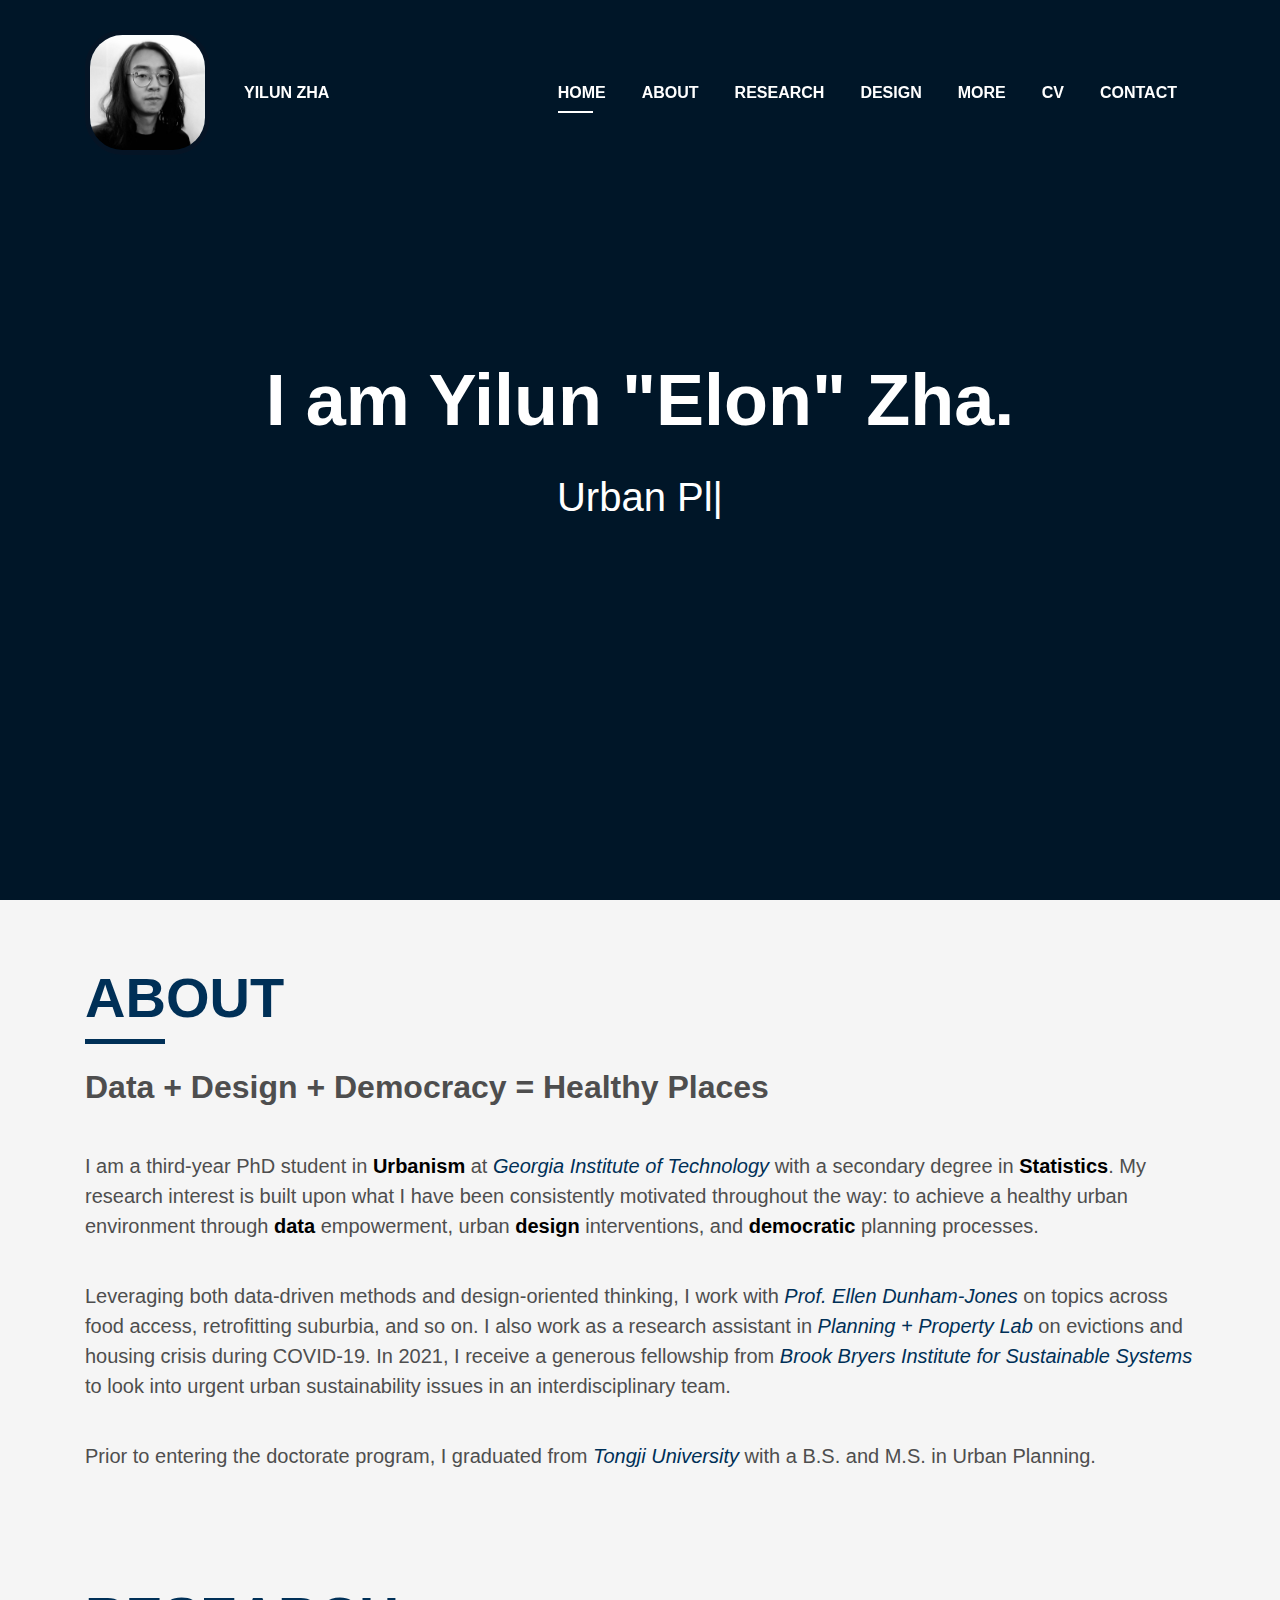
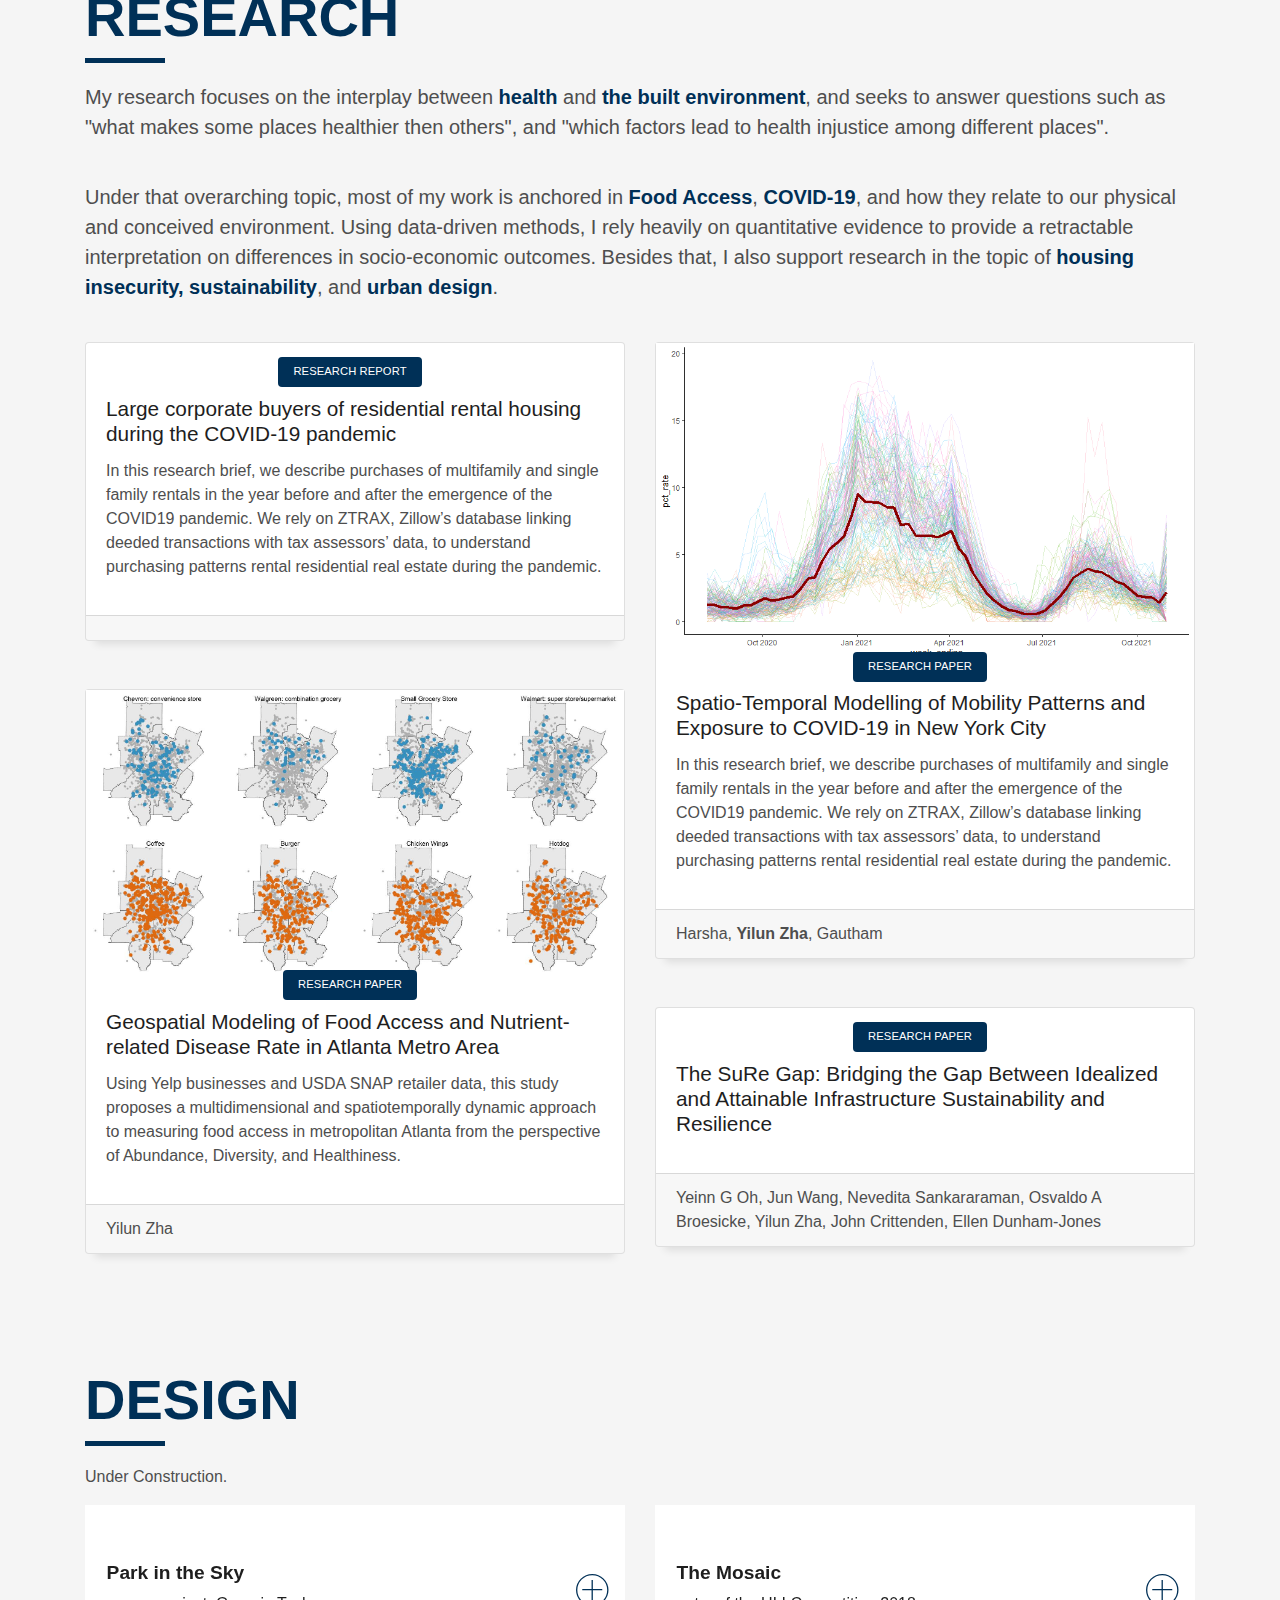
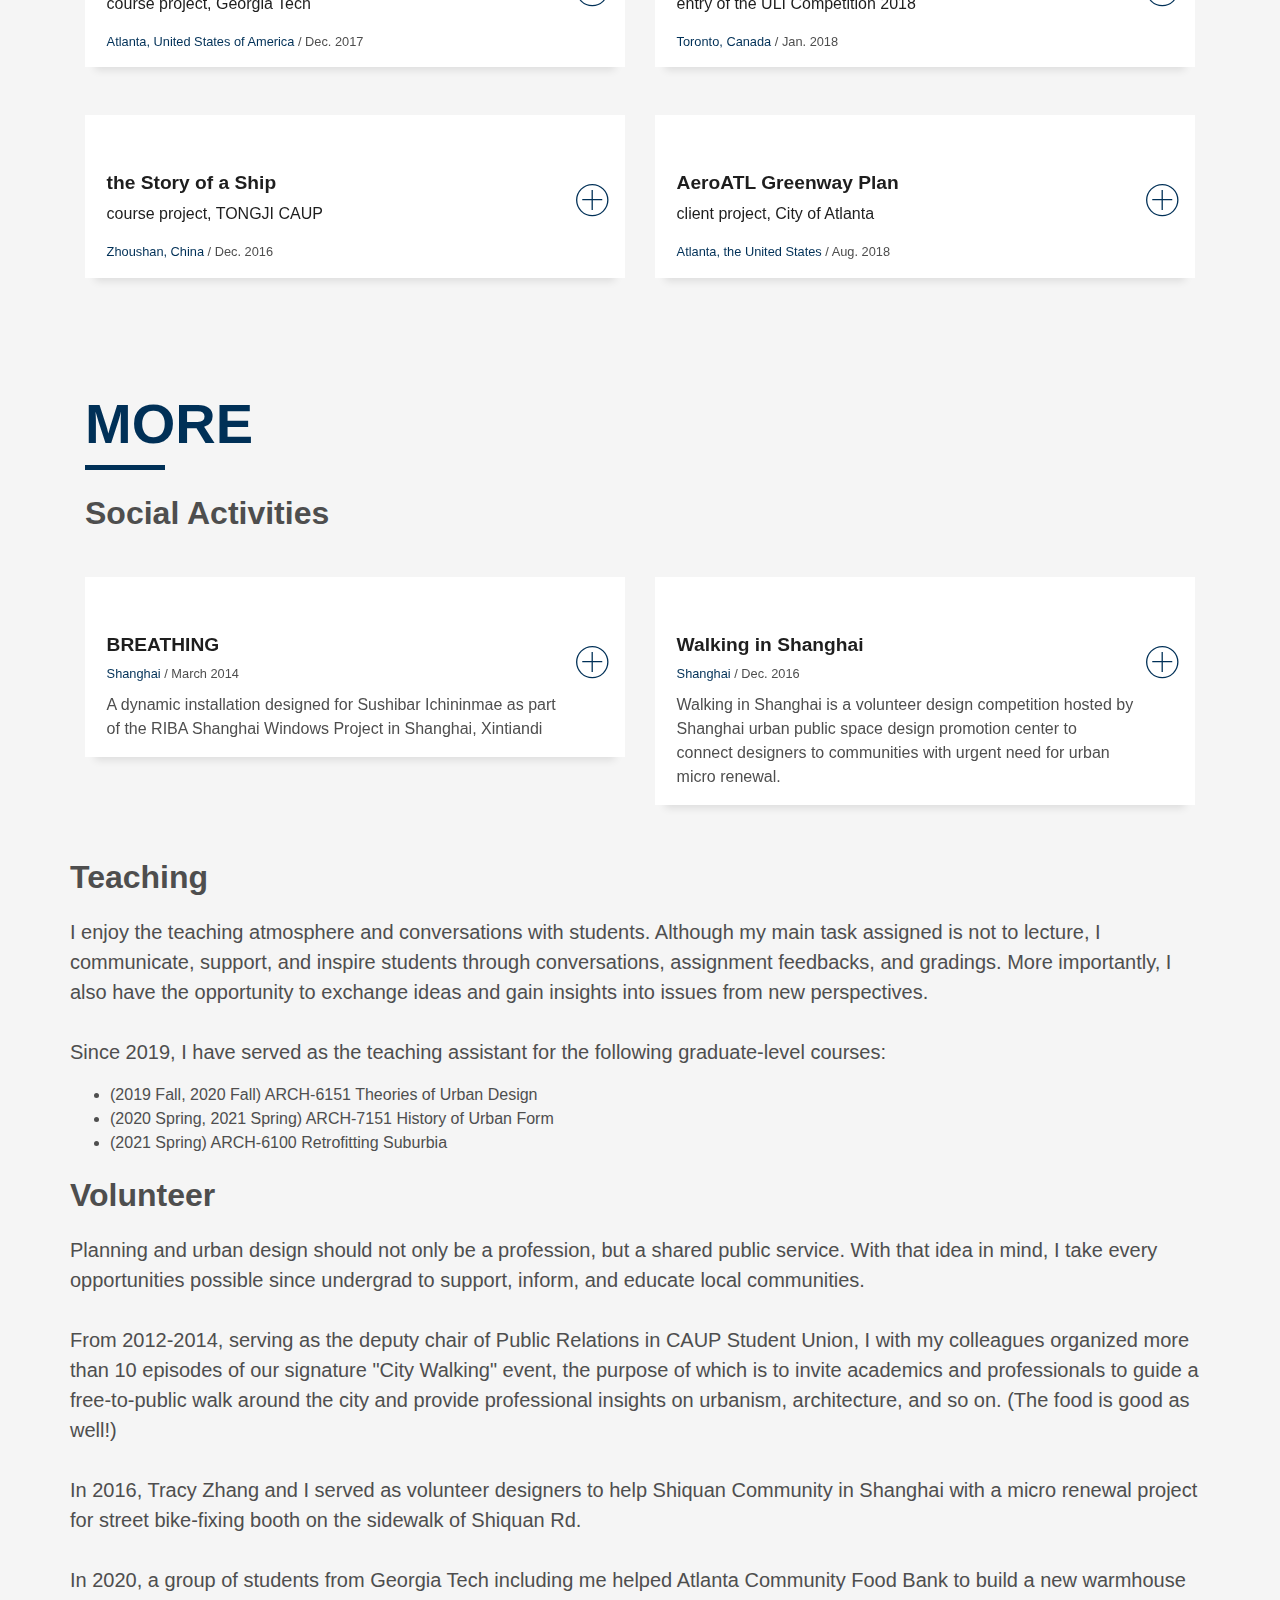
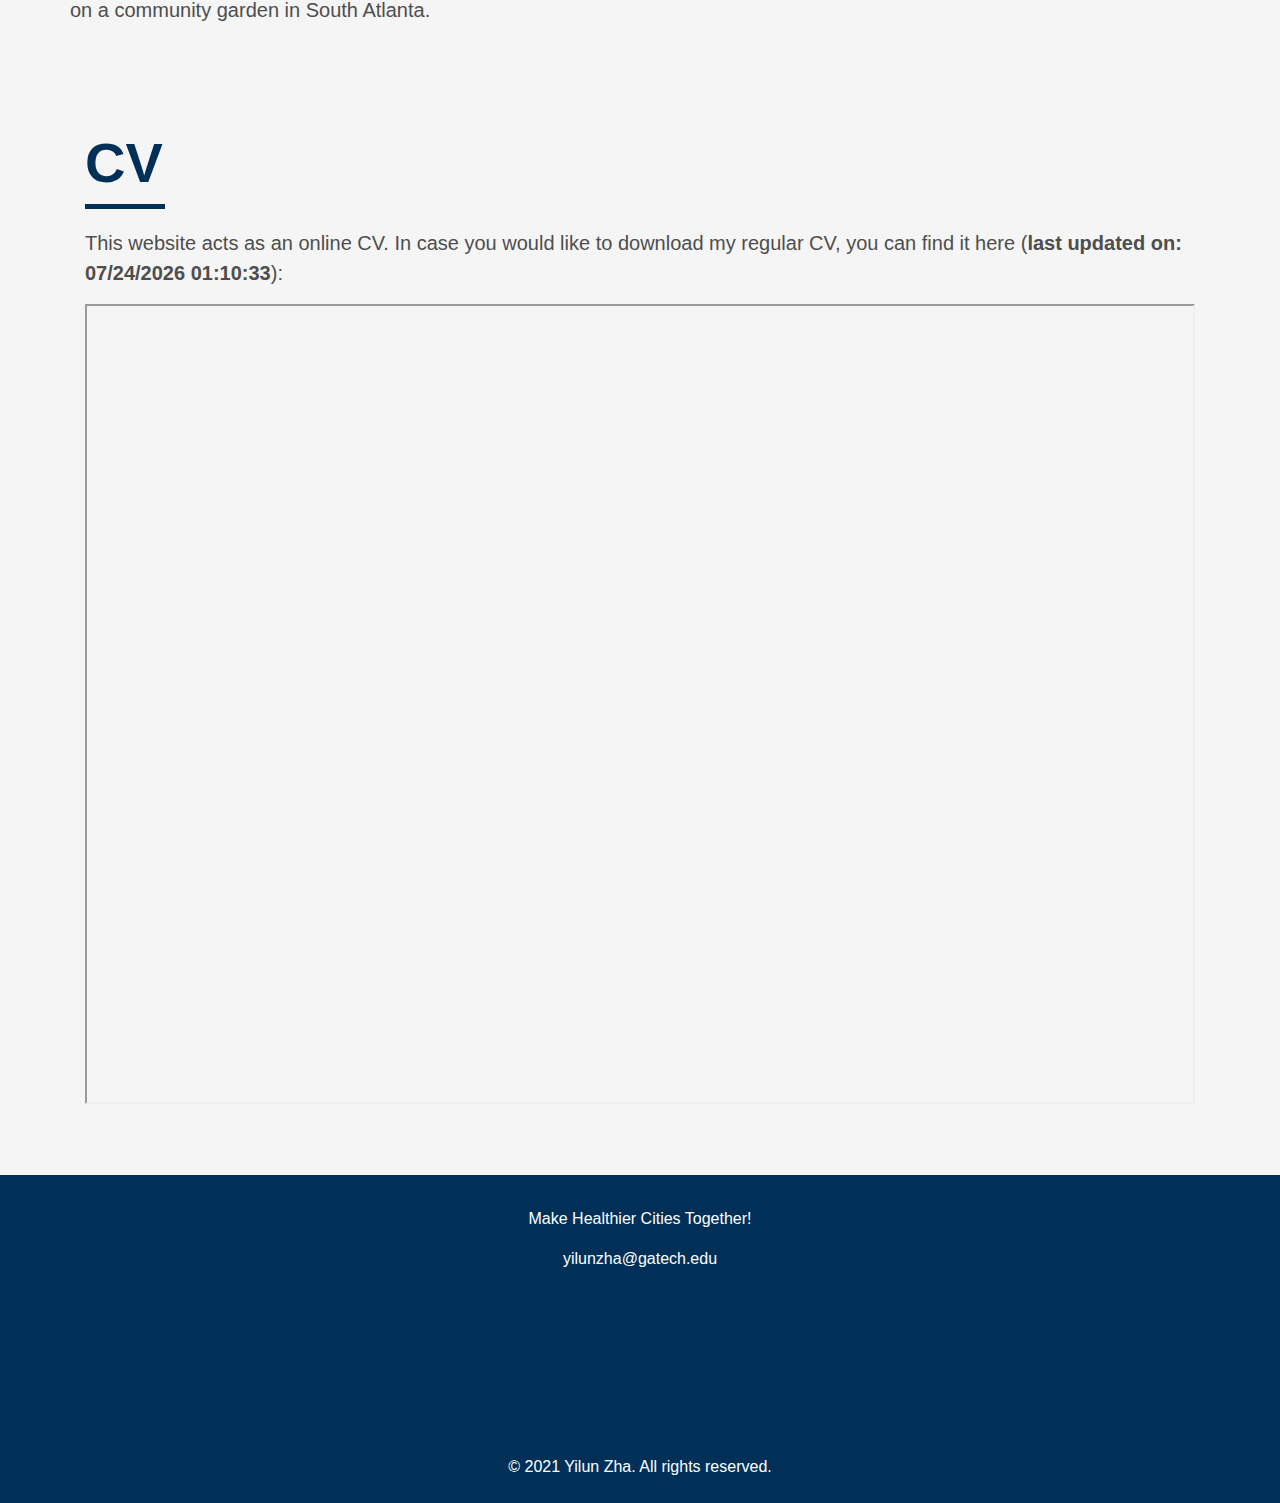
==== commit c0373e6d: "more fix" ====
--- a/index.html
+++ b/index.html
@@ -20,6 +20,8 @@
   <link href="lib/owlcarousel/assets/owl.carousel.min.css" rel="stylesheet">
   <link href="lib/lightbox/css/lightbox.min.css" rel="stylesheet">
 
+  <script src="https://kit.fontawesome.com/b8bdaadb85.js" crossorigin="anonymous"></script>
+
   <!-- Main Stylesheet File -->
   <link href="css/style.css" rel="stylesheet">
 
@@ -30,23 +32,23 @@
   <!--/ Nav Star /-->
   <nav class="navbar navbar-b navbar-trans navbar-expand-md fixed-top" id="mainNav">
     <div class="container">
-      <a class="navbar-brand js-scroll" href="#page-top"><img class="img-circle" src="img/me.jpeg"></a>
-      <div class="more-info">
-        <ul class="list-ico">
-          <li class="nav-item" style="margin:0px">
-            <a class="nav-link js-scroll">Yilun Zha</a>
-          </li>
-          <li class="nav-item" style="margin:0px">
-            <a class="nav-link js-scroll" href="mailto:yilunzha@gatech.edu">yilunzha@gatech.edu</a>
+      <a class="navbar-brand js-scroll" href=""><img class="img-circle" src="img/me.jpeg"></a>
+
+      <div>
+        <ul class="navbar-nav">
+          <li class="nav-item">
+            <a class="nav-link js-scroll" href="mailto:yilunzha@gatech.edu">Yilun Zha</a>
           </li>
         </ul>
       </div>
+
       <button class="navbar-toggler collapsed" type="button" data-toggle="collapse" data-target="#navbarDefault"
         aria-controls="navbarDefault" aria-expanded="false" aria-label="Toggle navigation">
         <span></span>
         <span></span>
         <span></span>
       </button>
+      
       <div class="navbar-collapse collapse justify-content-end" id="navbarDefault">
         <ul class="navbar-nav">
           <li class="nav-item">
@@ -66,6 +68,9 @@
           </li>
           <li class="nav-item">
             <a class="nav-link js-scroll" href="#cv">CV</a>
+          </li>
+          <li class="nav-item">
+            <a class="nav-link js-scroll" href="#contact">Contact</a>
           </li>
         </ul>
       </div>
@@ -159,12 +164,7 @@
               </p>
             </div>
             <div class="card-footer">
-              <div class="post-author">
-                <a>
-                  <span class="author">Elora Raymond, <strong>Yilun Zha</strong>, Ethan Knight-Scott and Leah Cabrera</span>
-                </a>
-              </div>
-              <button type="button" class="btn" onclick="https://cpn-us-w2.wpmucdn.com/sites.gatech.edu/dist/d/2497/files/2022/01/ERaymond-2022-CorporateLandlords_PandemicPurchases.pdf">PDF</button>
+                <a href="https://cpn-us-w2.wpmucdn.com/sites.gatech.edu/dist/d/2497/files/2022/01/ERaymond-2022-CorporateLandlords_PandemicPurchases.pdf"><i class="fas fa-file-pdf fa-lg"></i></a>
             </div>
           </div>
 
@@ -520,23 +520,34 @@
 
 
   <!--/ Section Footer /-->
-  <section class="paralax-mf footer-paralax bg-image sect-mt4 route" style="background-color:#003057;">
+  <section id="contact" class="paralax-mf footer-paralax bg-image sect-mt4 route" style="background-color:#003057;">
     <footer>
       <div class="container">
         <div class="row">
           <div class="col-sm-12">
-            <p> Make Healthier Cities Together</p><br>
-            <p>&copy; 2021 Yilun Zha. All rights reserved.</p>
-          </div>
-        </div>
-      </div>
-      <div class="socials">
-        <ul class="socials">
-          <li><a href="https://www.linkedin.com/in/yilun-elon-zha-454818180/"><span class="ico-circle"><i class="ion-ios-people"></i></span></a></li>
-          <li><a href="https://www.instagram.com/elonn_cha/?hl=en"><span class="ico-circle"><i class="ion-social-instagram"></i></span></a></li>
-          <li><a href="https://scholar.google.com/citations?user=W9x7YioAAAAJ&hl=en"><span class="ico-circle"><i class="ion-social-google"></i></span></a></li>
-        </ul>
-      </div>
+            <p> Make Healthier Cities Together! </p>
+            <p> yilunzha@gatech.edu </p>
+          </div>
+        </div>
+        <div class="socials">
+          <ul class="socials">
+            <li>
+              <a href="https://www.linkedin.com/in/yilun-elon-zha-454818180/" title="Linkedin"><i class="fab fa-linkedin fa-3x" style="color: #ffffff;"></i></a>
+            </li> &nbsp;
+            <li>
+              <a href="https://www.instagram.com/elonn_cha/?hl=en" title="Instagrams"><i class="fab fa-instagram fa-3x" style="color: #ffffff;"></i></a>
+            </li> &nbsp;
+            <li>
+              <a href="https://scholar.google.com/citations?user=W9x7YioAAAAJ&hl=en" title="Google Scholar"><i class="fas fa-graduation-cap fa-3x" style="color: #ffffff;"></i></a>
+            </li> &nbsp;
+            <li>
+              <a href="https://github.com/elonncha" title="Github"><i class="fab fa-github fa-3x" style="color: #ffffff;"></i></a>
+            </li> &nbsp;
+          </ul>
+        </div>
+      </div>
+      
+      <p>&copy; 2021 Yilun Zha. All rights reserved.</p>
     </footer>
   </section>
   <!--/ Section Footer End /-->
--- a/css/style.css
+++ b/css/style.css
@@ -105,7 +105,7 @@
 
 .paralax-mf {
   position: relative;
-  padding: 8rem 0;
+  padding: 3rem 0;
 }
 
 .display-table {
@@ -218,11 +218,11 @@
 }
 
 .socials .ico-circle {
-  height: 40px;
-  width: 40px;
+  height: 52px;
+  width: 52px;
   font-size: 1.7rem;
   border-radius: 50%;
-  line-height: 1.4;
+  line-height: 0;
   margin: 0 15px 0 0;
   background-color: white;
   box-shadow: 0 0 0 3px #003057;
@@ -943,7 +943,7 @@
 }
 
 .blog-wrapper .article-title {
-  font-size: 1.5rem;
+  font-size: 2rem;
 }
 
 .blog-wrapper .post-meta {
@@ -1070,7 +1070,7 @@
 ======================================*/
 
 .footer-paralax {
-  padding: 4rem 0 0 0;
+  padding: 2rem 0 0 0;
 }
 
 .contact-mf {
@@ -1084,7 +1084,7 @@
 footer {
   text-align: center;
   color: #fff;
-  padding-bottom: 4rem;
+  padding-bottom: 0.5rem;
 }
 
 footer .copyright {
@@ -1299,24 +1299,3 @@
 }
 
 
-
-
-
-
-
-.btn {
-  -webkit-border-radius: 9;
-  -moz-border-radius: 9;
-  border-radius: 5px;
-  font-family: Arial;
-  color: #ffffff;
-  font-size: 12px;
-  background: #3498db;
-  padding: 3px 5px 3px 5px;
-  text-decoration: none;
-}
-
-.btn:hover {
-  background: #003057;
-  text-decoration: none;
-}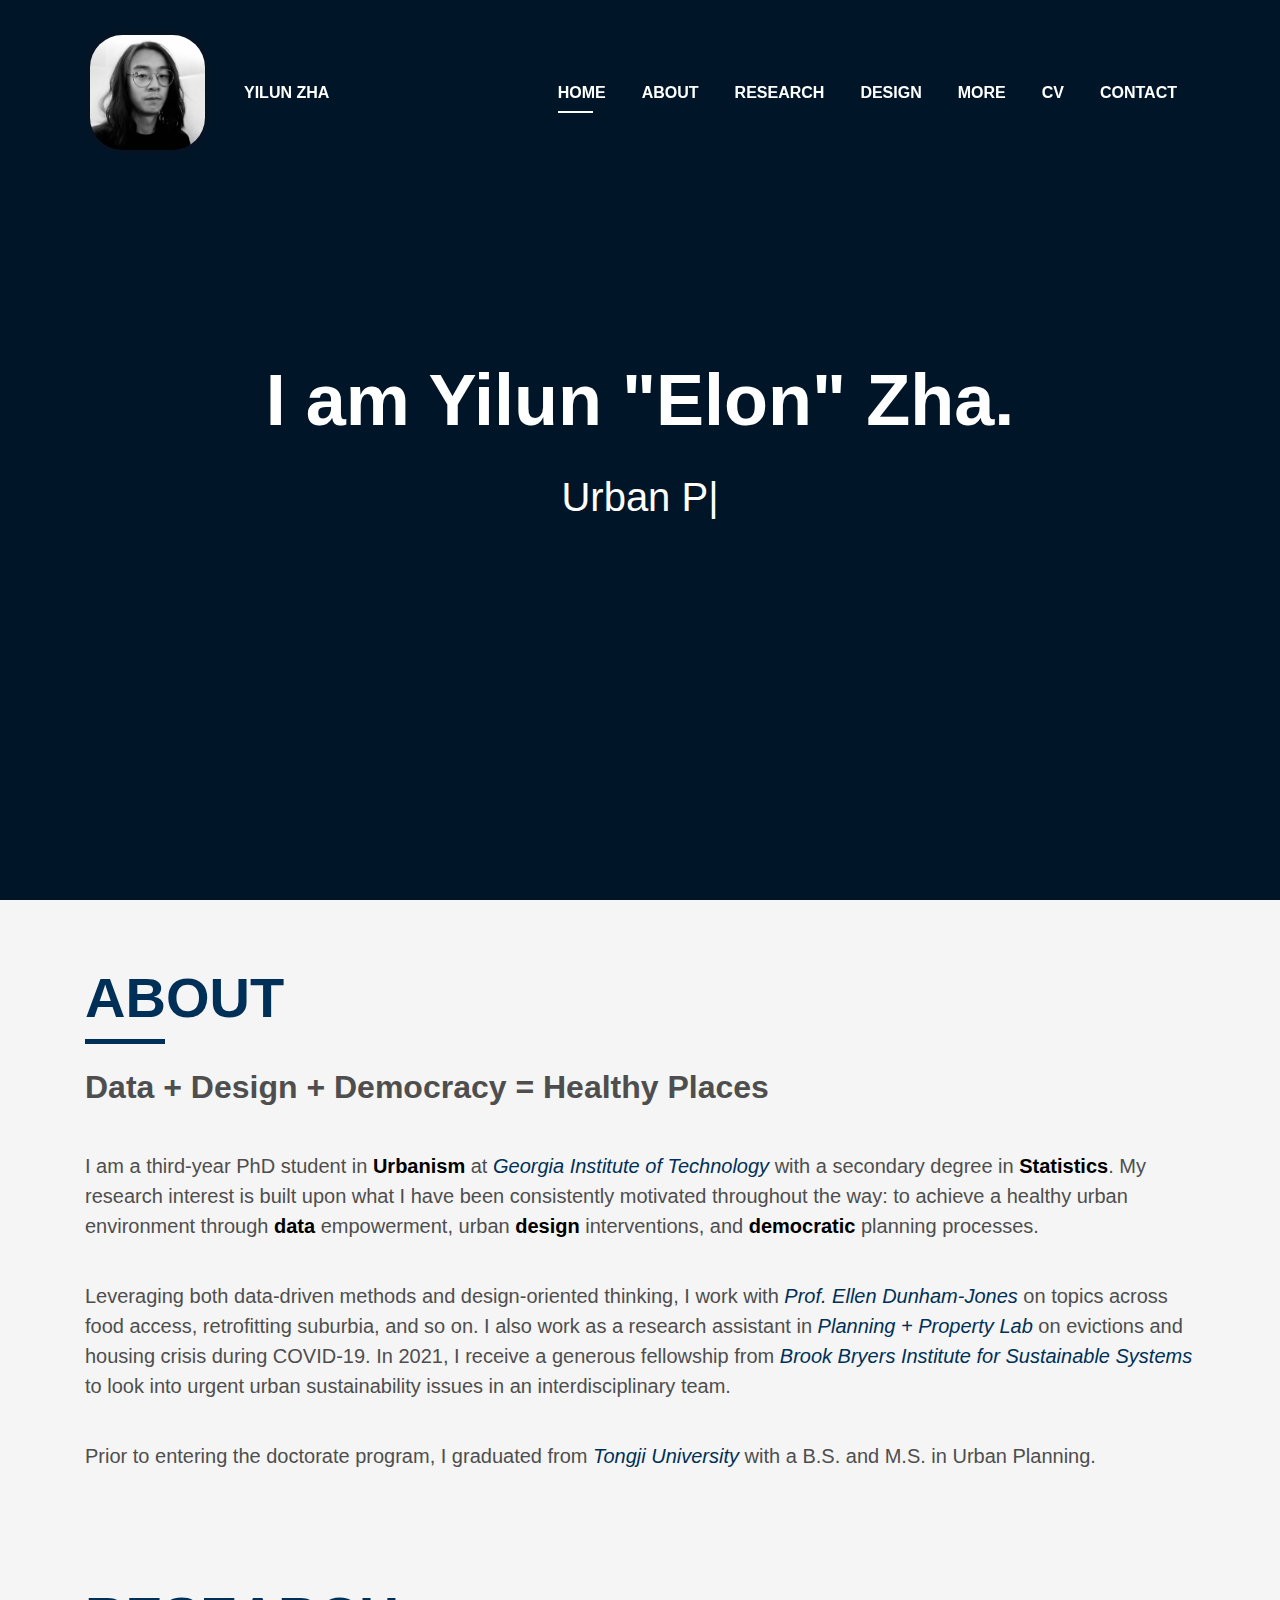
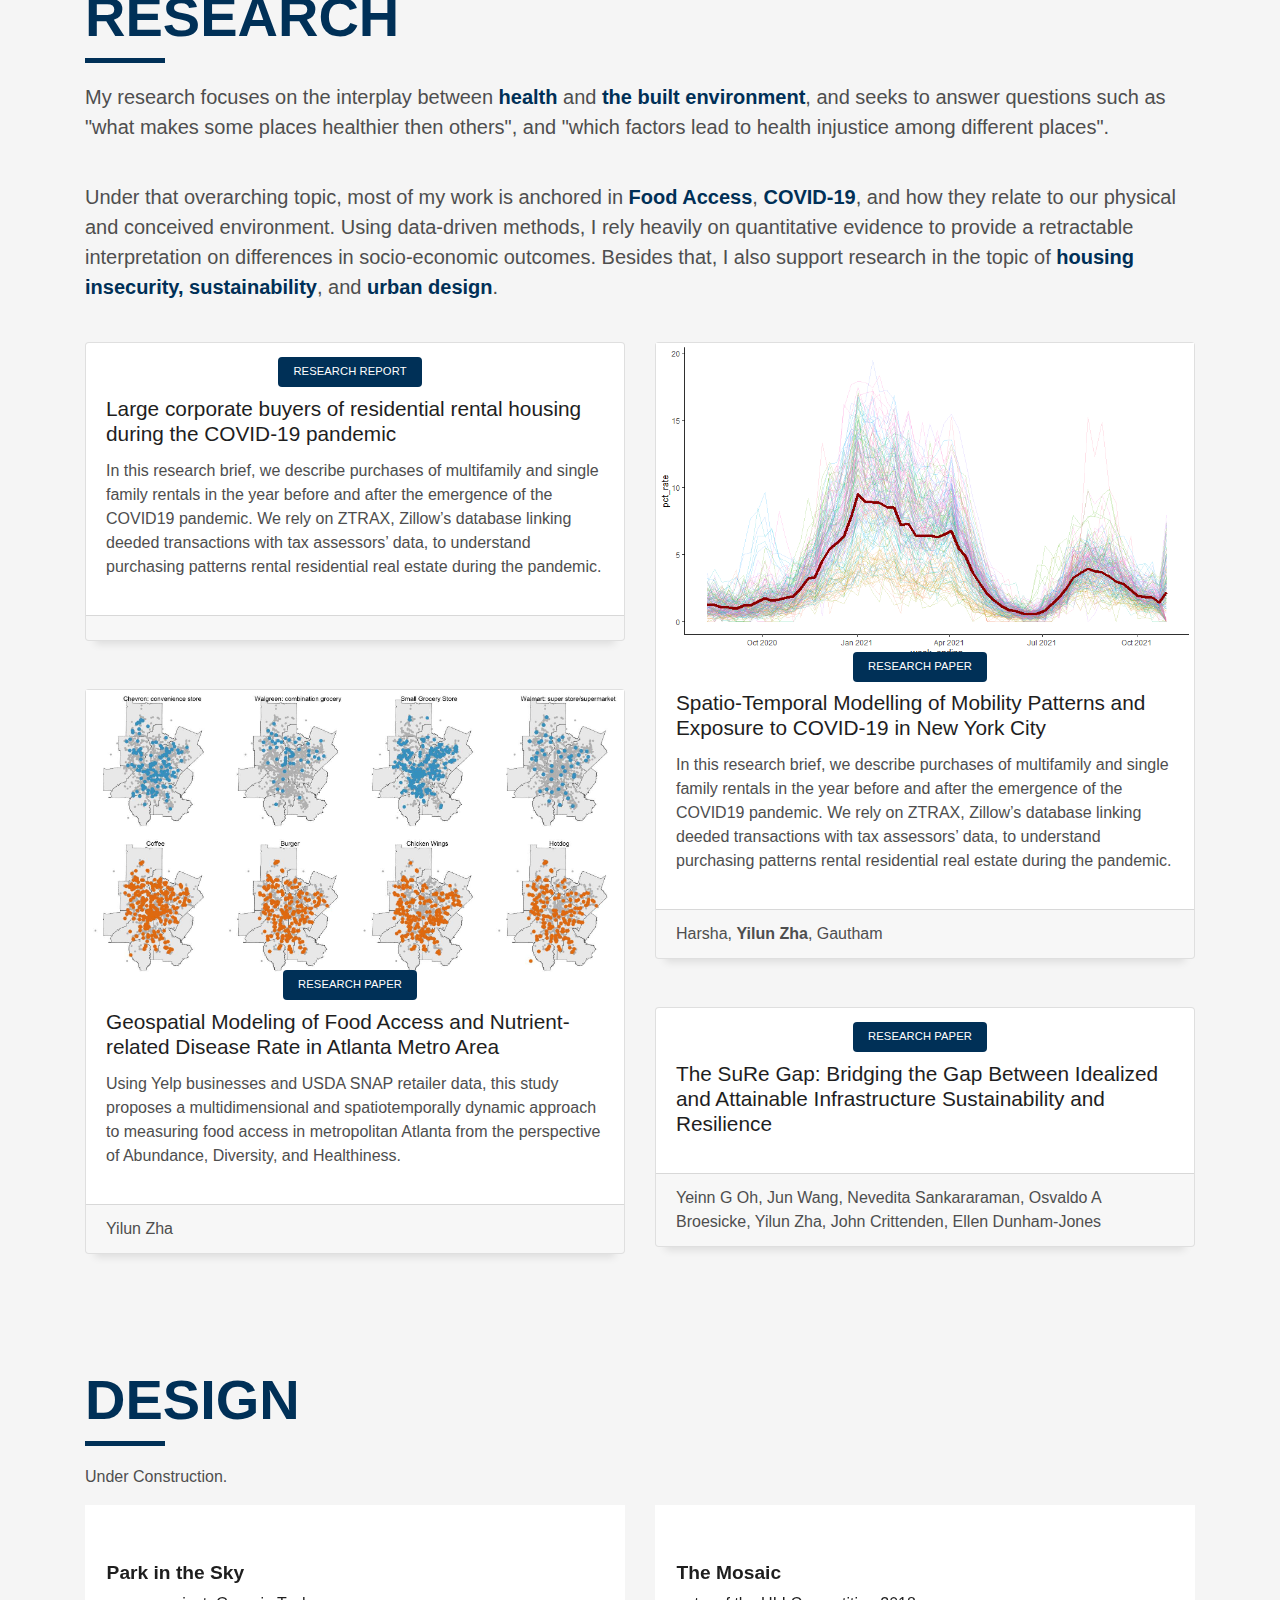
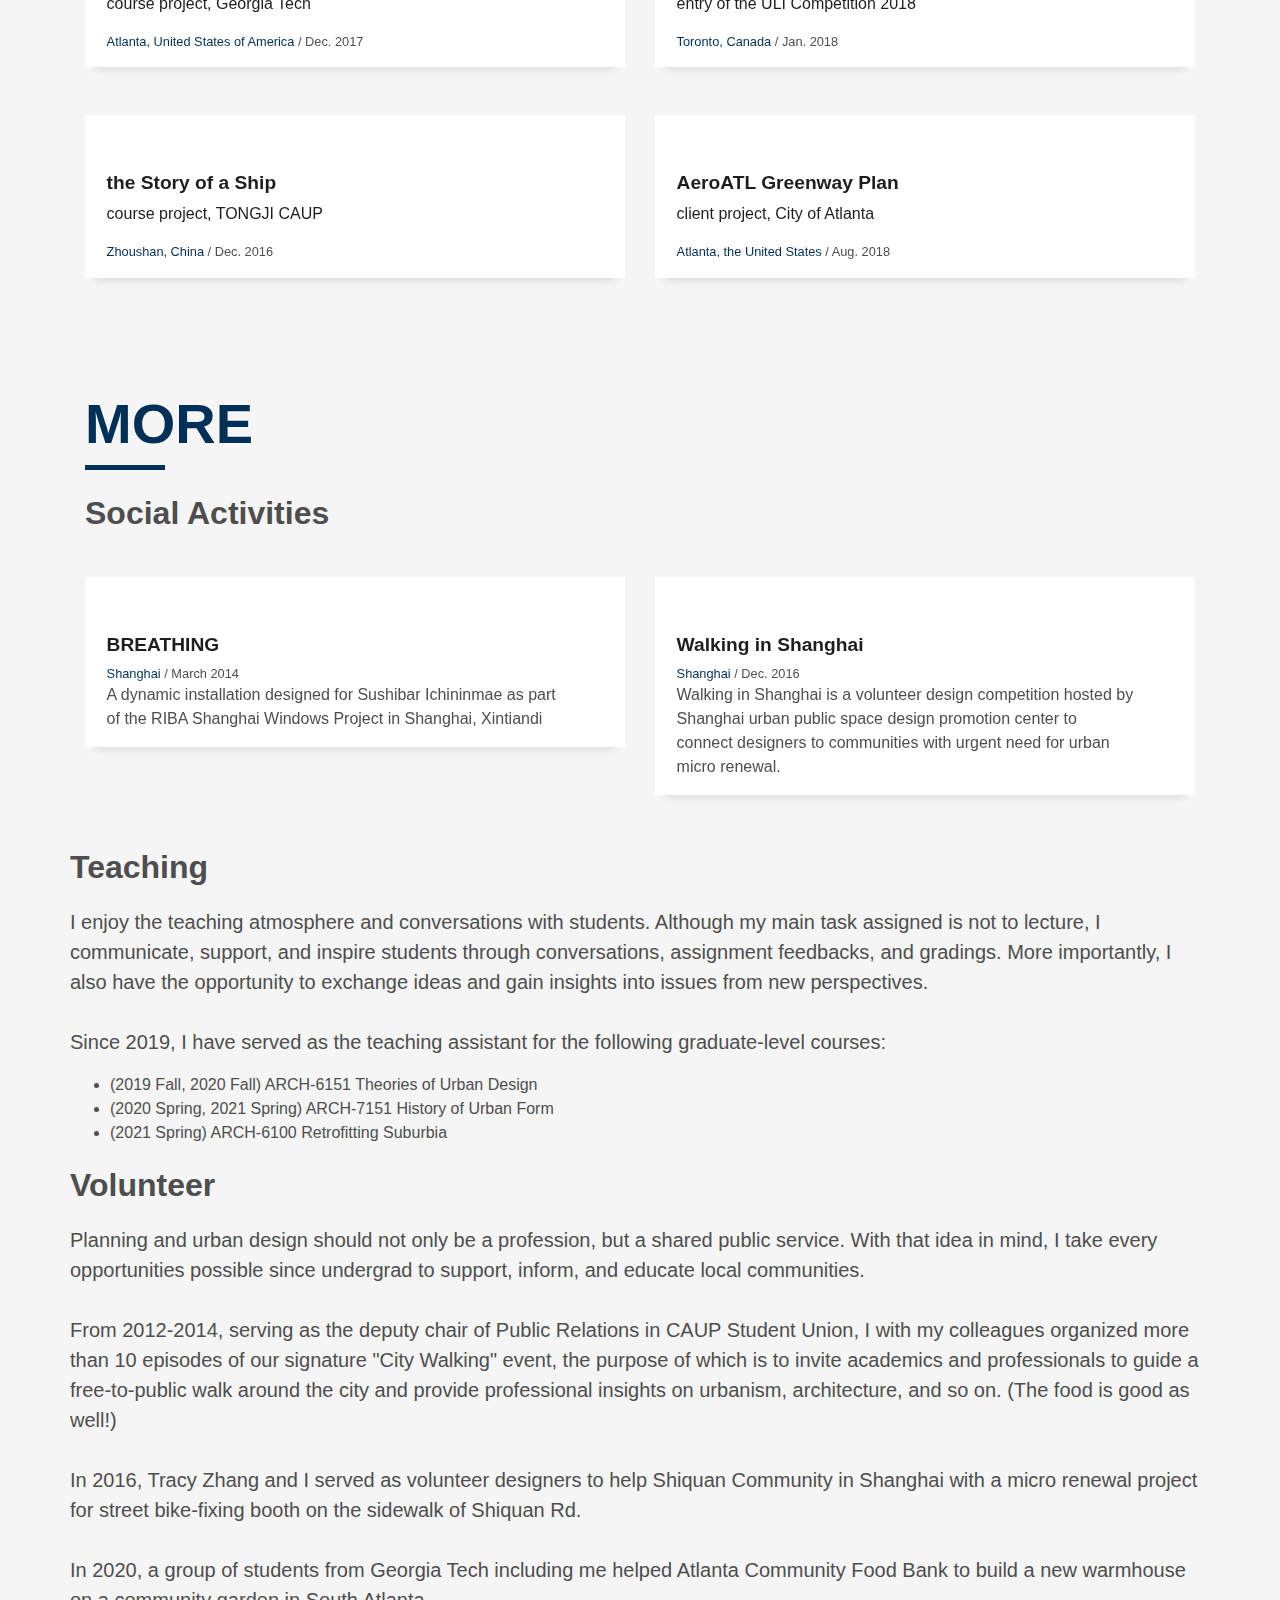
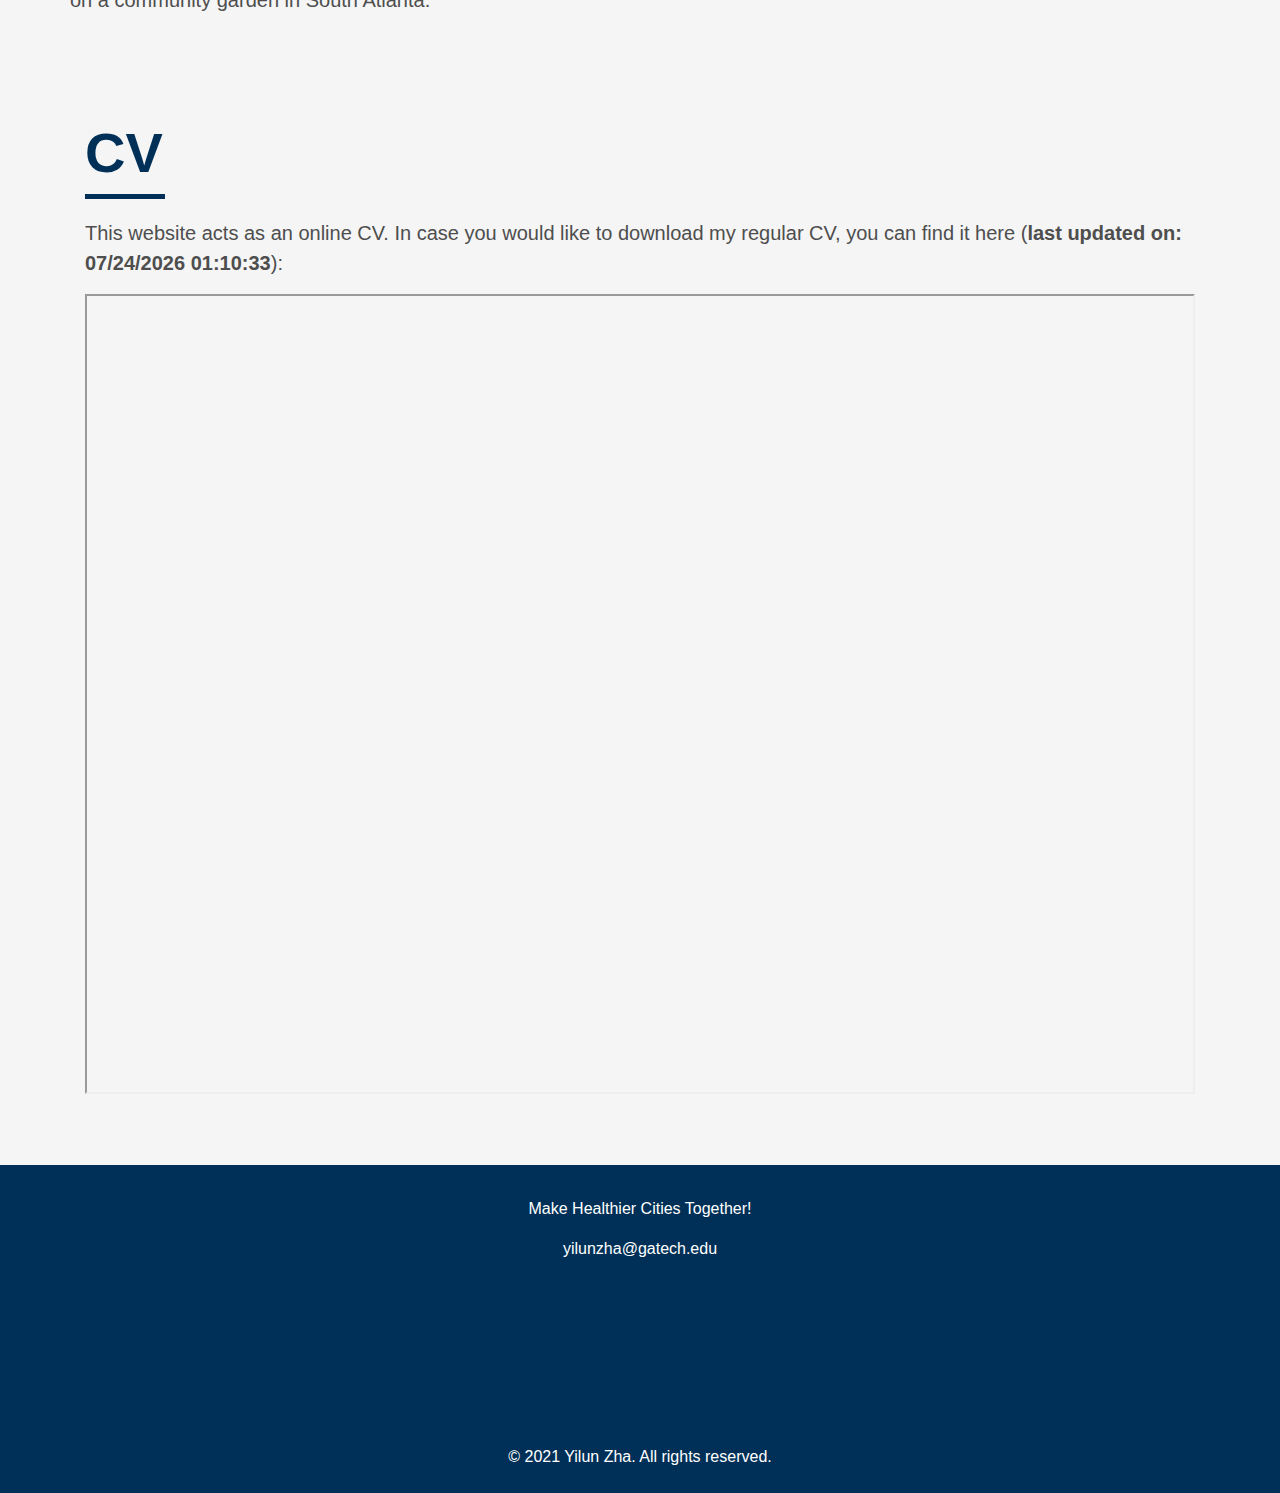
==== commit a10c6e35: "new" ====
--- a/index.html
+++ b/index.html
@@ -16,7 +16,6 @@
   <!-- Libraries CSS Files -->
   <link href="lib/font-awesome/css/font-awesome.min.css" rel="stylesheet">
   <link href="lib/animate/animate.min.css" rel="stylesheet">
-  <link href="lib/ionicons/css/ionicons.min.css" rel="stylesheet">
   <link href="lib/owlcarousel/assets/owl.carousel.min.css" rel="stylesheet">
   <link href="lib/lightbox/css/lightbox.min.css" rel="stylesheet">
 
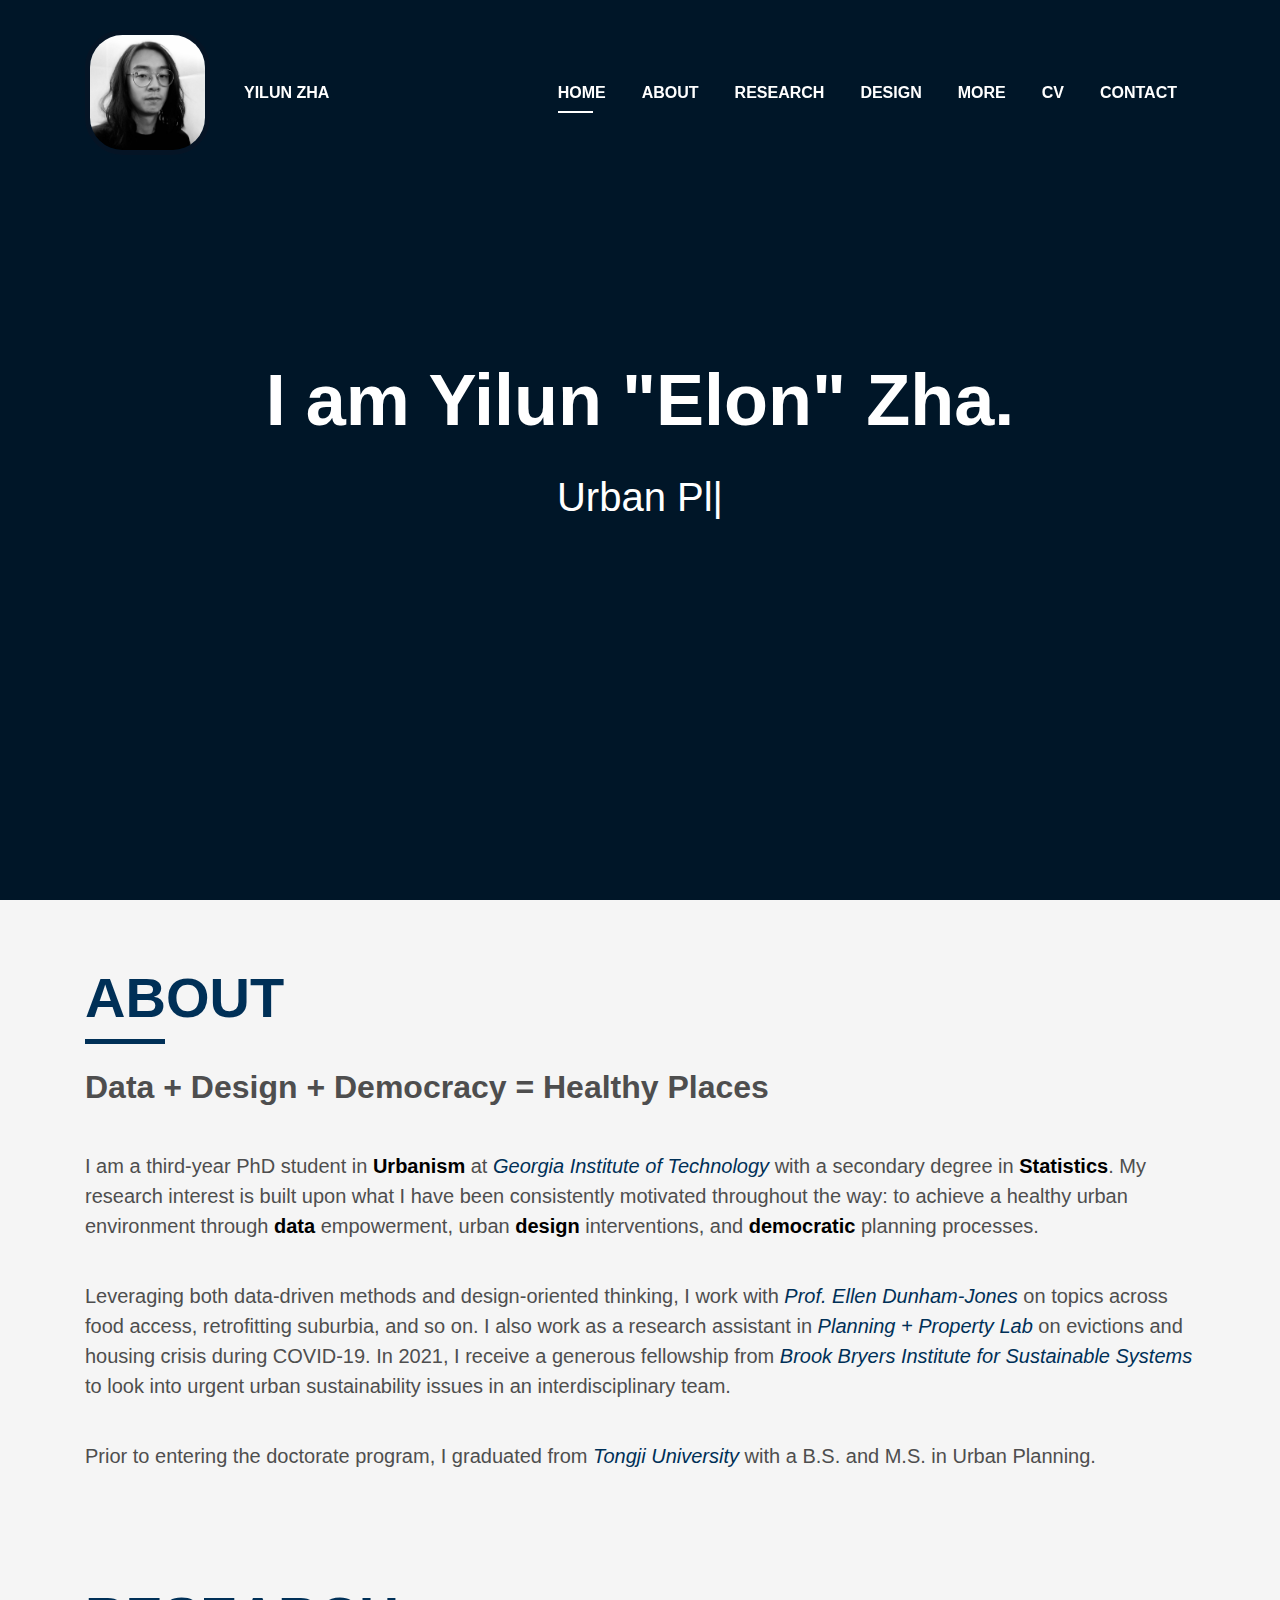
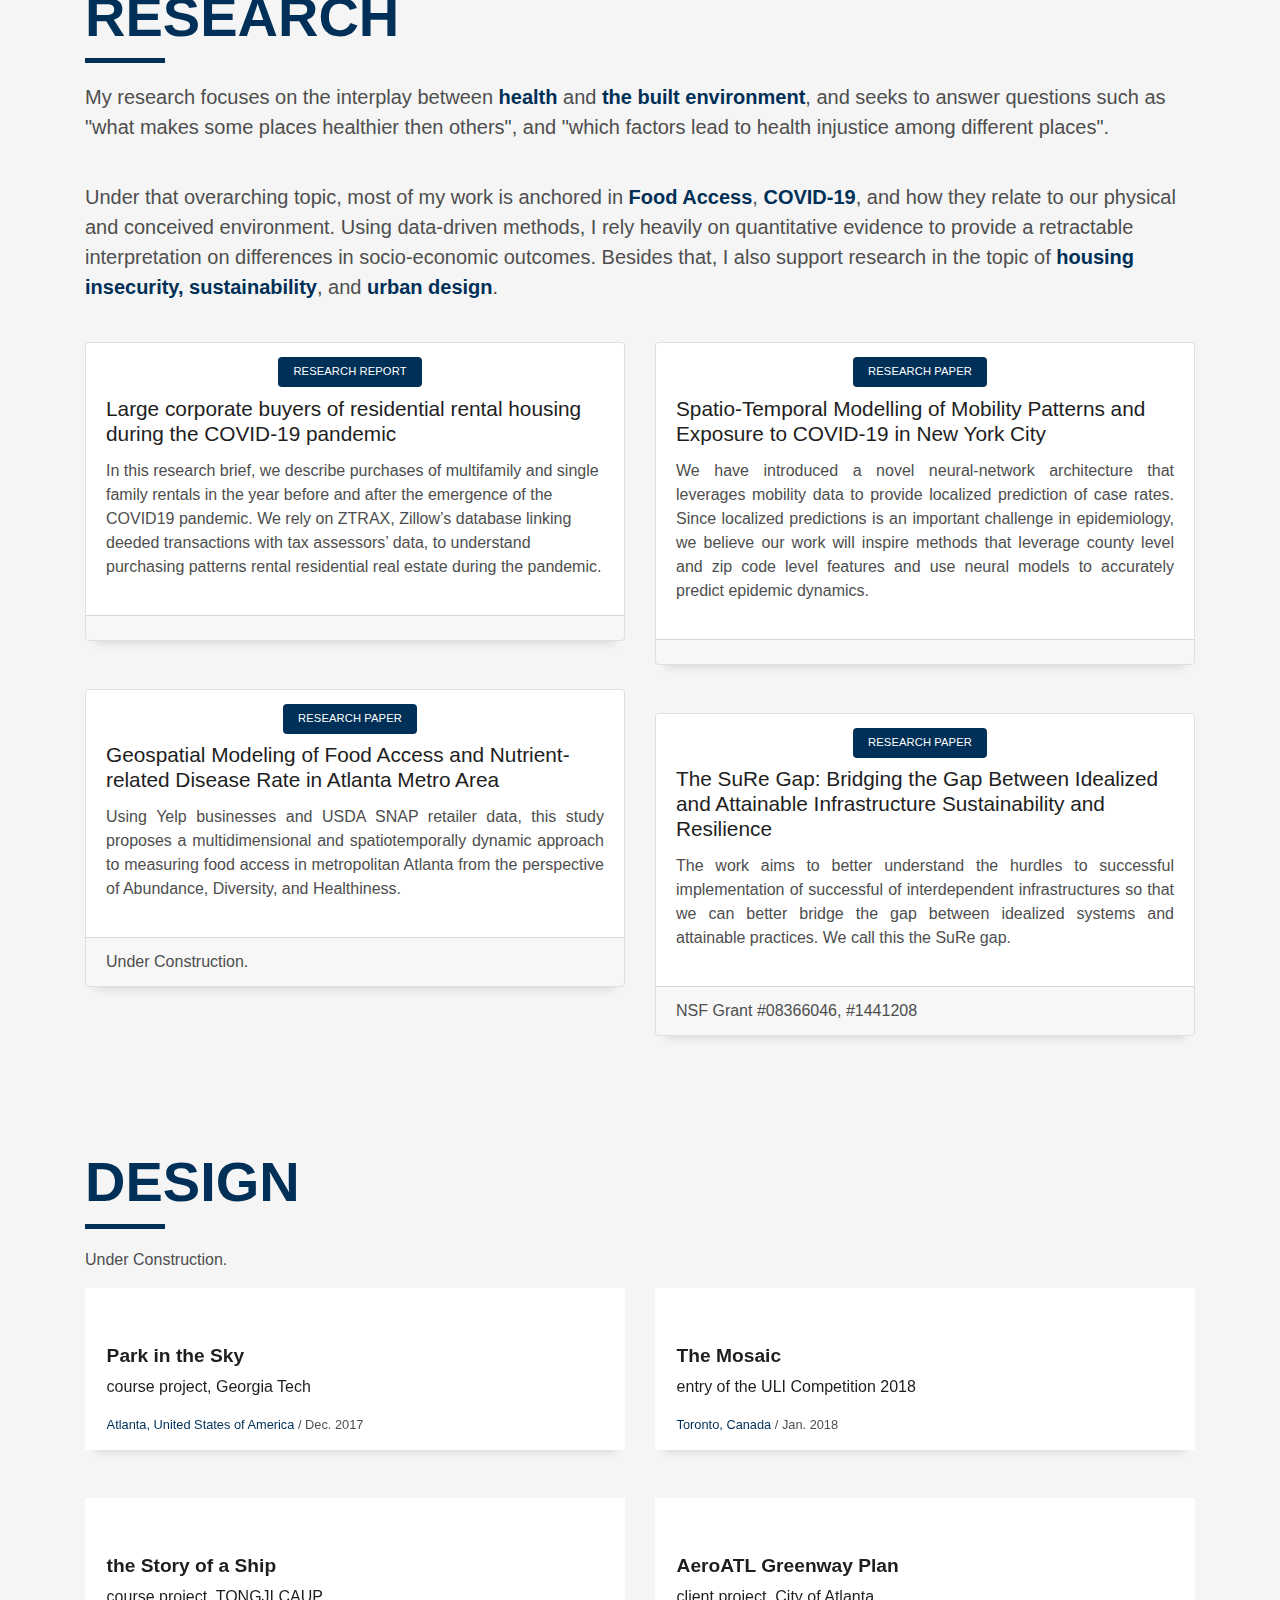
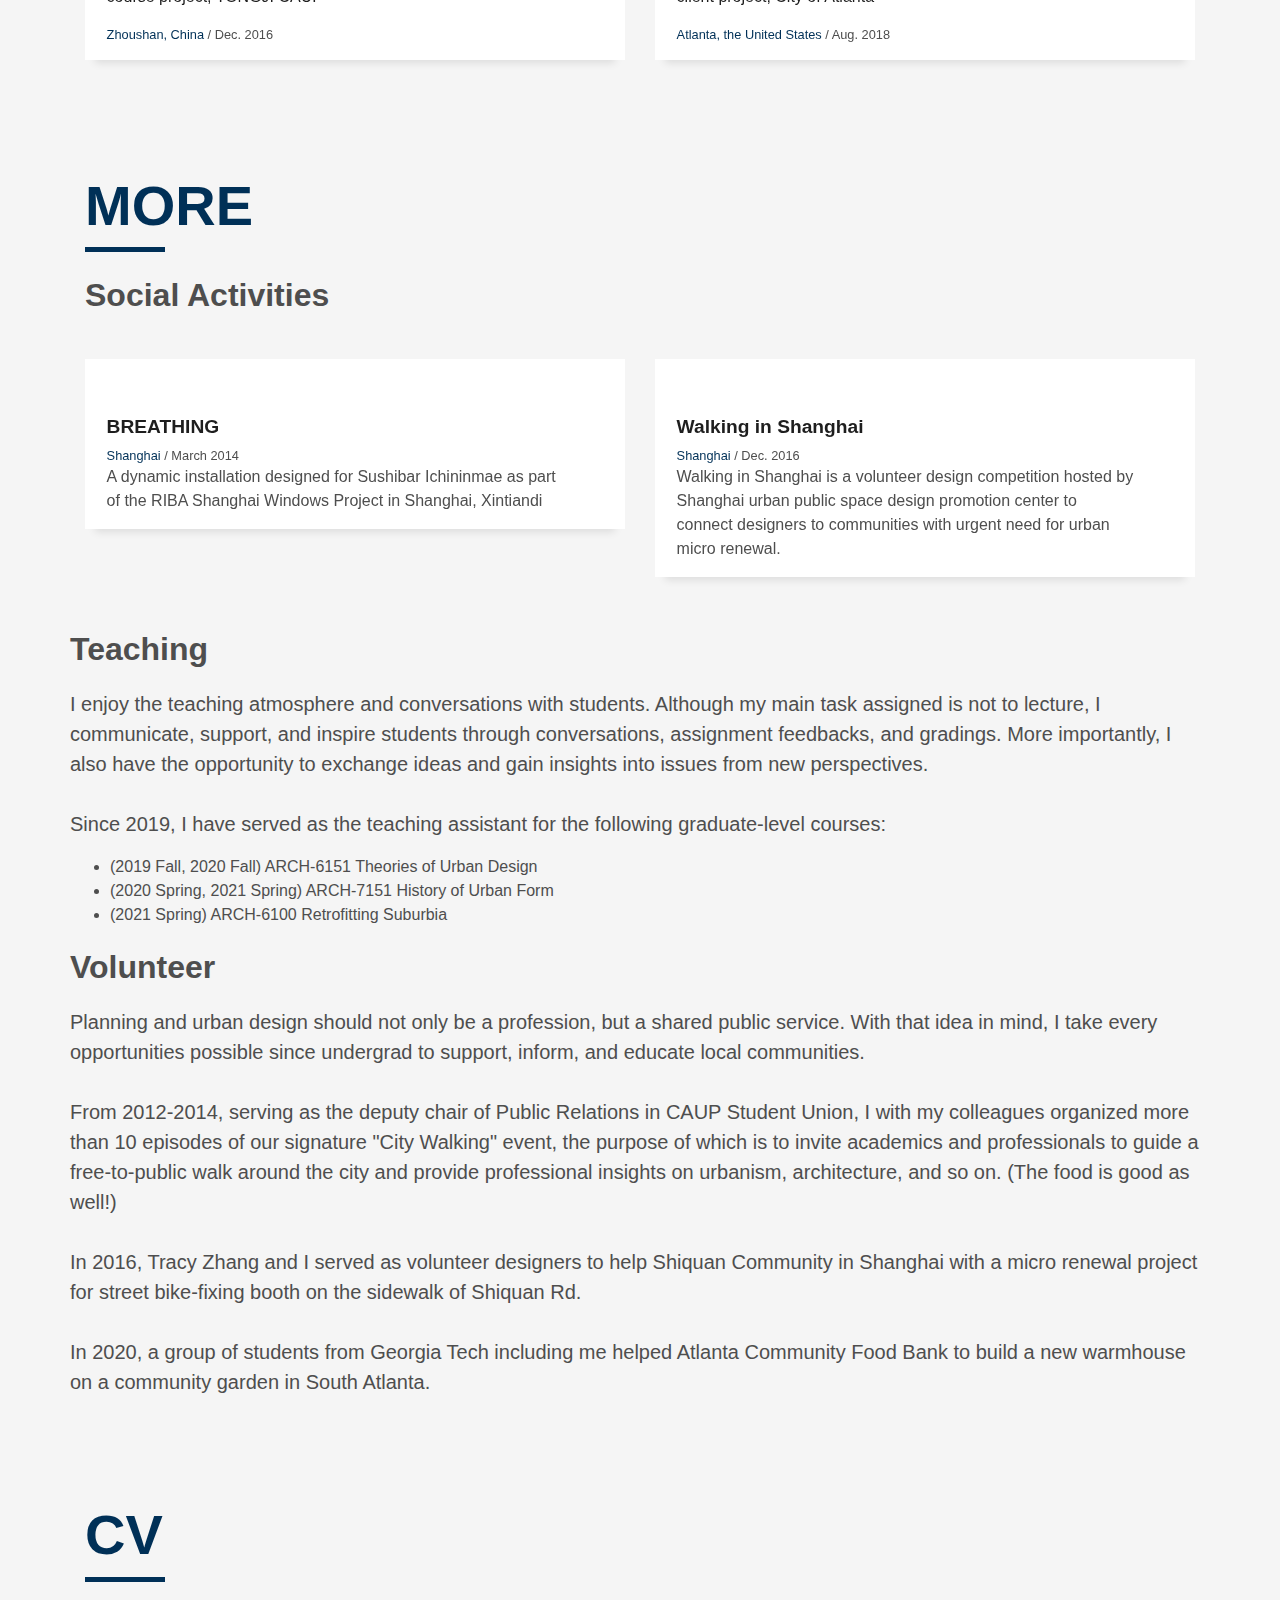
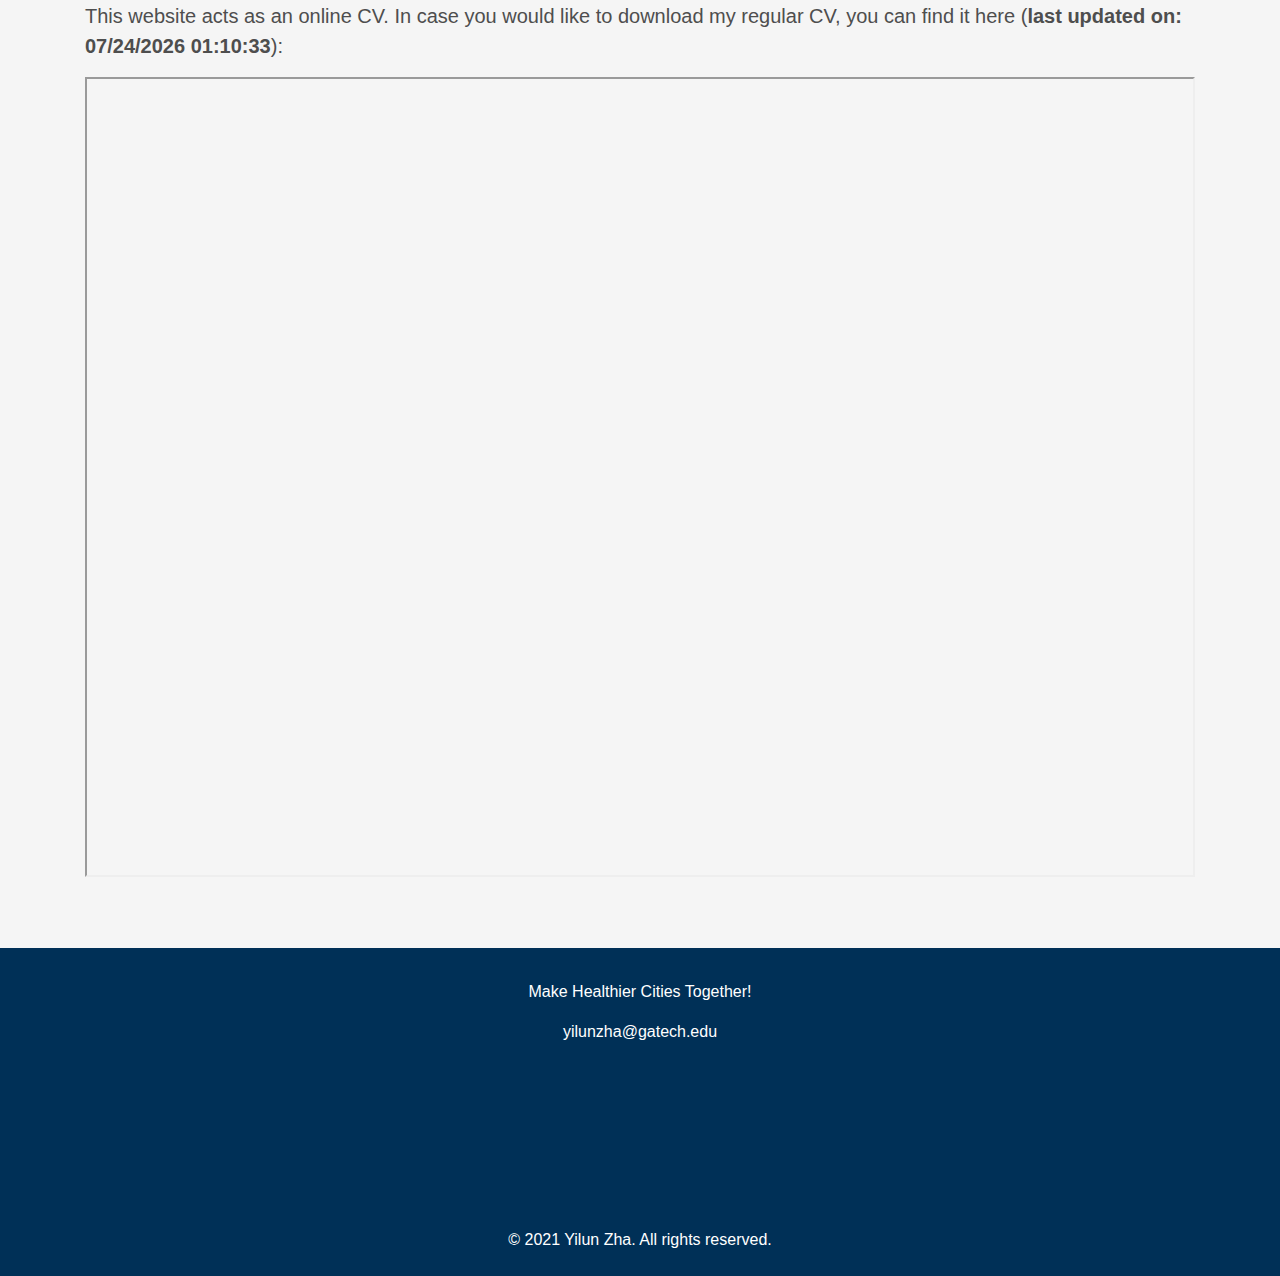
==== commit ae497017: "more update" ====
--- a/index.html
+++ b/index.html
@@ -165,11 +165,13 @@
             <div class="card-footer">
                 <a href="https://cpn-us-w2.wpmucdn.com/sites.gatech.edu/dist/d/2497/files/2022/01/ERaymond-2022-CorporateLandlords_PandemicPurchases.pdf"><i class="fas fa-file-pdf fa-lg"></i></a>
             </div>
-          </div>
+            
+          </div>
+
 
           <div class="card card-blog">
             <div class="card-img">
-              <a href=""><img src="img/research2face.jpg" alt="" class="img-fluid"></a>
+              <a href=""><img src="img/research_face_food.jpg" alt="" class="img-fluid"></a>
             </div>
             <div class="card-body">
               <div class="card-category-box">
@@ -178,16 +180,12 @@
                 </div>
               </div>
               <h3 class="card-title"><a href="">Geospatial Modeling of Food Access and Nutrient-related Disease Rate in Atlanta Metro Area</a></h3>
-              <p class="card-description">
+              <p class="card-description" style="text-align: justify;">
                 Using Yelp businesses and USDA SNAP retailer data, this study proposes a multidimensional and spatiotemporally dynamic approach to measuring food access in metropolitan Atlanta from the perspective of Abundance, Diversity, and Healthiness.
               </p>
             </div>
             <div class="card-footer">
-              <div class="post-author">
-                <a>
-                  <span class="author">Yilun Zha</span>
-                </a>
-              </div>
+              Under Construction.
             </div>
           </div>
         </div>
@@ -195,7 +193,7 @@
         <div class="col-md-6">
           <div class="card card-blog">
             <div class="card-img">
-              <a href=""><img src="img/research3face.png" alt="" class="img-fluid"></a>
+              <a href="research2.html" target="_blank"><img src="img/research_face_nyc.jpg" alt="" class="img-fluid"></a>
             </div>
             <div class="card-body">
               <div class="card-category-box">
@@ -203,21 +201,20 @@
                   <h6 class="category">Research Paper</h6>
                 </div>
               </div>
-              <h3 class="card-title"><a href="">Spatio-Temporal Modelling of Mobility Patterns and Exposure to COVID-19 in New York City</a></h3>
-              <p class="card-description">
-                In this research brief, we describe purchases of multifamily and single family rentals in the year before and after the emergence of the COVID19 pandemic. We rely on ZTRAX, Zillow’s database linking deeded transactions with tax assessors’ data, to understand purchasing patterns rental residential real estate during the pandemic.
+              <h3 class="card-title"><a href="research2.html" target="_blank">Spatio-Temporal Modelling of Mobility Patterns and Exposure to COVID-19 in New York City</a></h3>
+              <p class="card-description" style="text-align: justify;">
+                We have introduced a novel neural-network architecture that leverages mobility data to provide localized prediction of case rates. 
+                Since localized predictions is an important challenge in epidemiology, we believe our work will inspire methods that leverage county level and zip code level features and use neural models to accurately predict epidemic dynamics. 
               </p>
             </div>
             <div class="card-footer">
-              <div class="post-author">
-                  <span class="author">Harsha, <strong>Yilun Zha</strong>, Gautham</span>
-              </div>
+                <a href="https://drive.google.com/file/d/1sXP0E2k4gBxtuTqHCYGV2nmDz6hzHBG4/view?usp=sharing"><i class="fas fa-file-pdf fa-lg"></i></a>
             </div>
           </div>
 
           <div class="card card-blog">
             <div class="card-img">
-              <a href=""><img src="img/.jpg" alt="" class="img-fluid"></a>
+              <a href="https://docs.google.com/presentation/d/1NDTx08zyyEd-nIl6nC2Zt58e_0RF2xeu/edit?usp=sharing&ouid=116528127913330880839&rtpof=true&sd=true"><img src="img/research_face_suregap.jpg" alt="" class="img-fluid"></a>
             </div>
             <div class="card-body">
               <div class="card-category-box">
@@ -225,14 +222,14 @@
                   <h6 class="category">Research Paper</h6>
                 </div>
               </div>
-              <h3 class="card-title"><a href="">The SuRe Gap: Bridging the Gap Between Idealized and Attainable Infrastructure Sustainability and Resilience</a></h3>
-              <p class="card-description">
-                
+              <h3 class="card-title"><a href="https://docs.google.com/presentation/d/1NDTx08zyyEd-nIl6nC2Zt58e_0RF2xeu/edit?usp=sharing&ouid=116528127913330880839&rtpof=true&sd=true">The SuRe Gap: Bridging the Gap Between Idealized and Attainable Infrastructure Sustainability and Resilience</a></h3>
+              <p class="card-description" style="text-align: justify;">
+                The work aims to better understand the hurdles to successful implementation of successful of interdependent infrastructures so that we can better bridge the gap between idealized systems and attainable practices. We call this the SuRe gap.
               </p>
             </div>
             <div class="card-footer">
               <div class="post-author">
-                  <span class="author">Yeinn G Oh, Jun Wang, Nevedita Sankararaman, Osvaldo A Broesicke, Yilun Zha, John Crittenden, Ellen Dunham-Jones</span>
+                NSF Grant #08366046, #1441208
               </div>
             </div>
           </div>
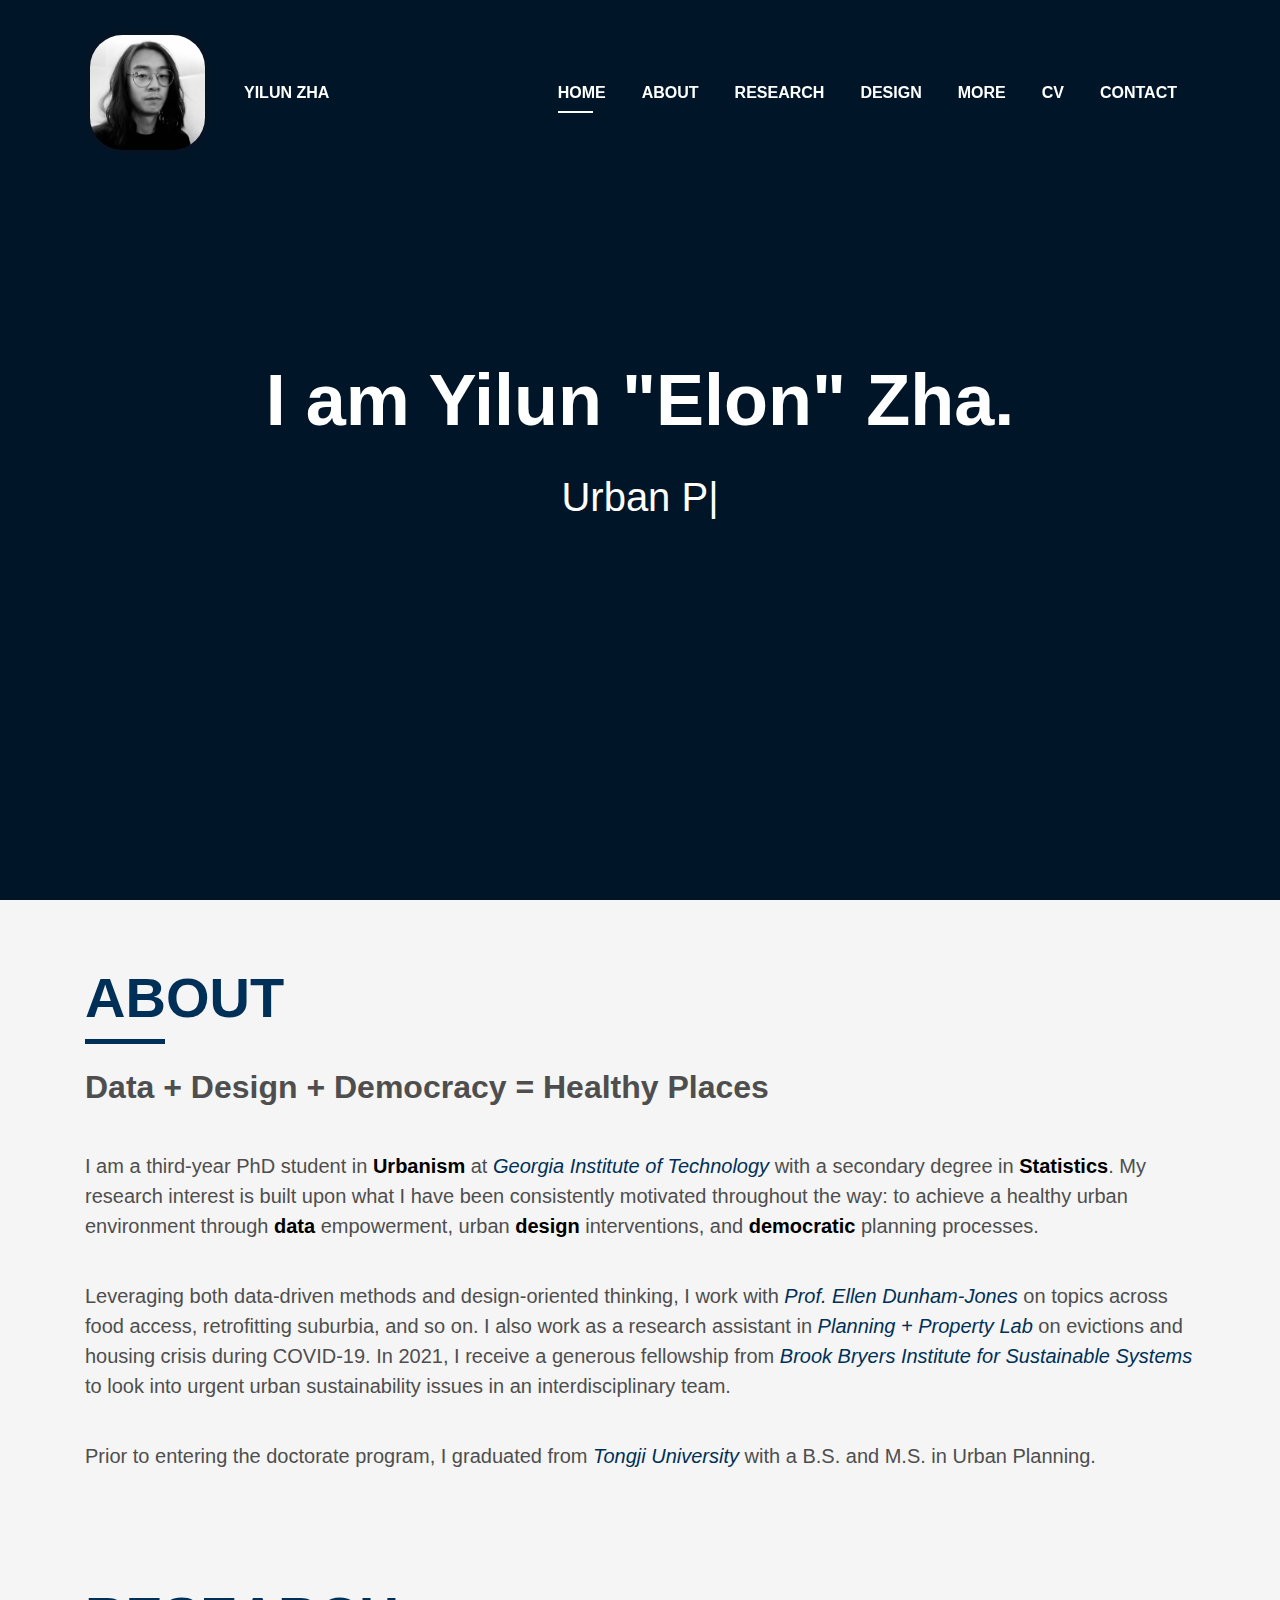
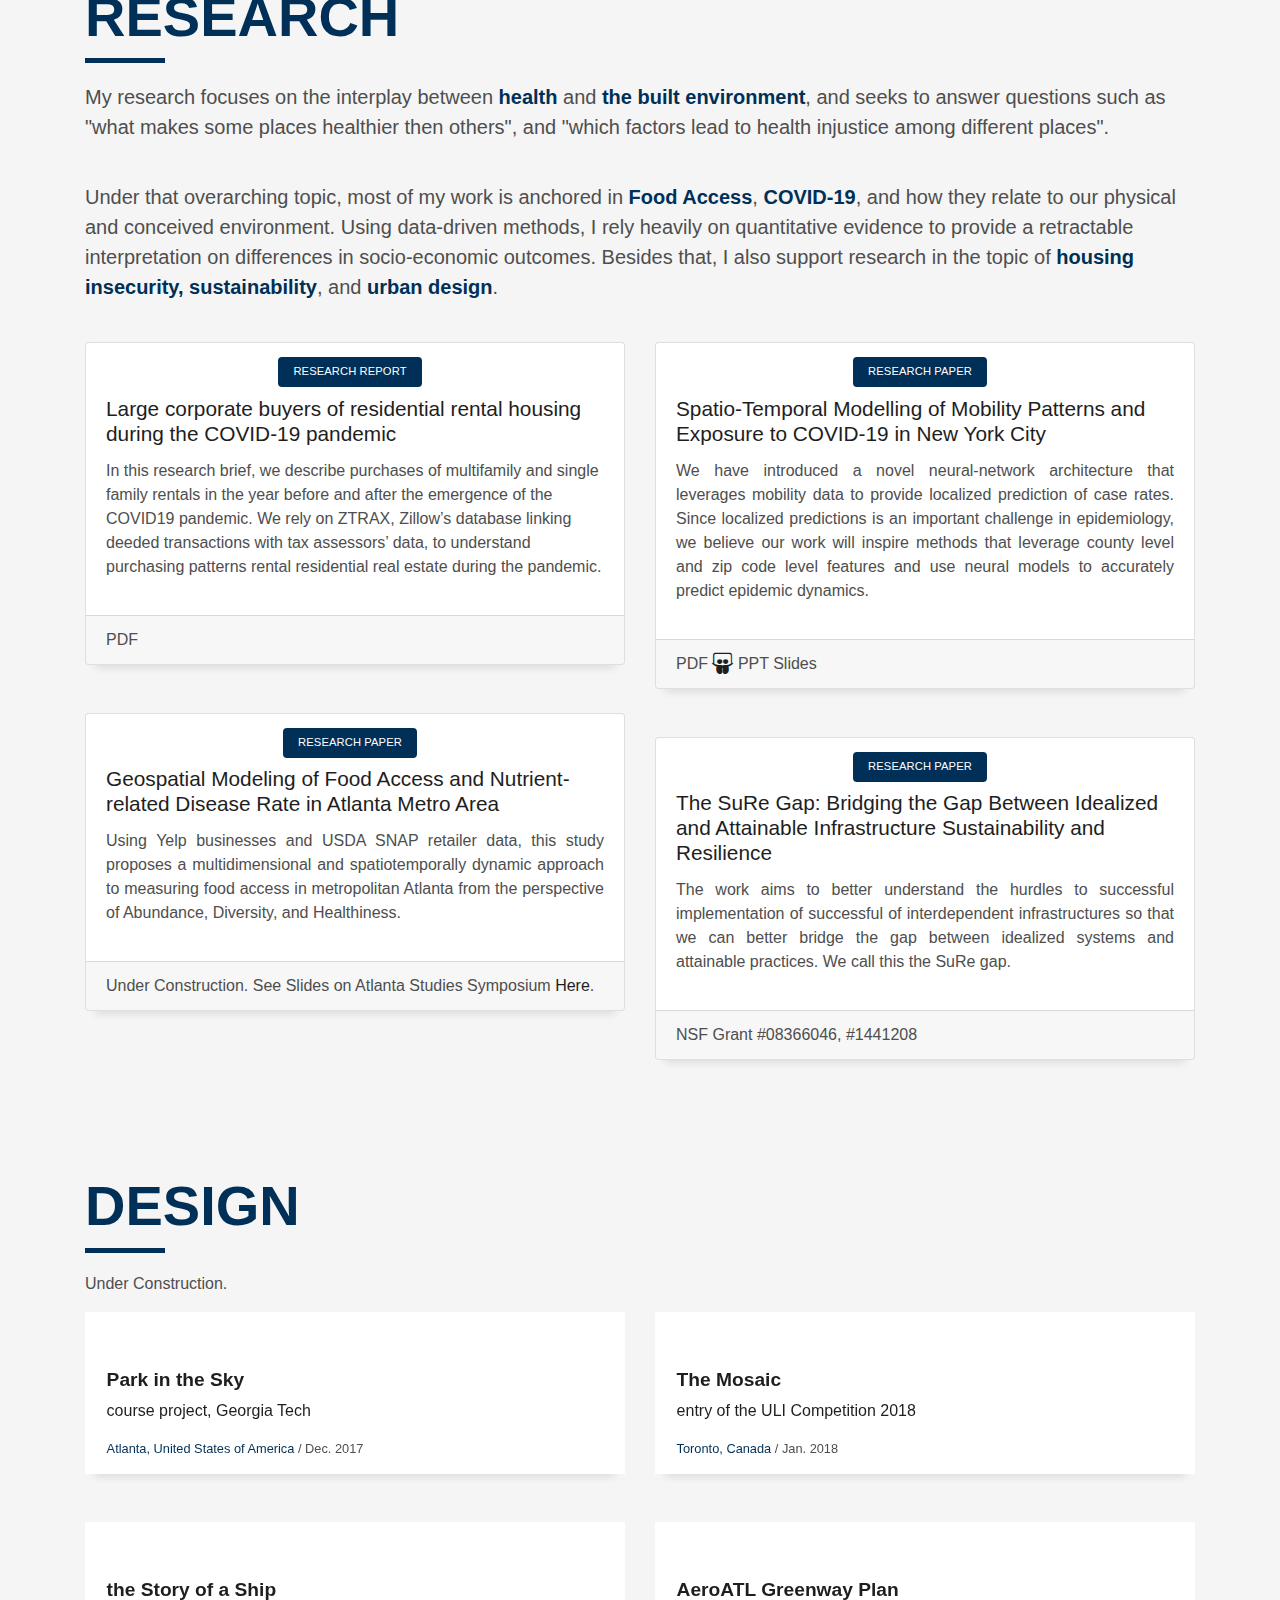
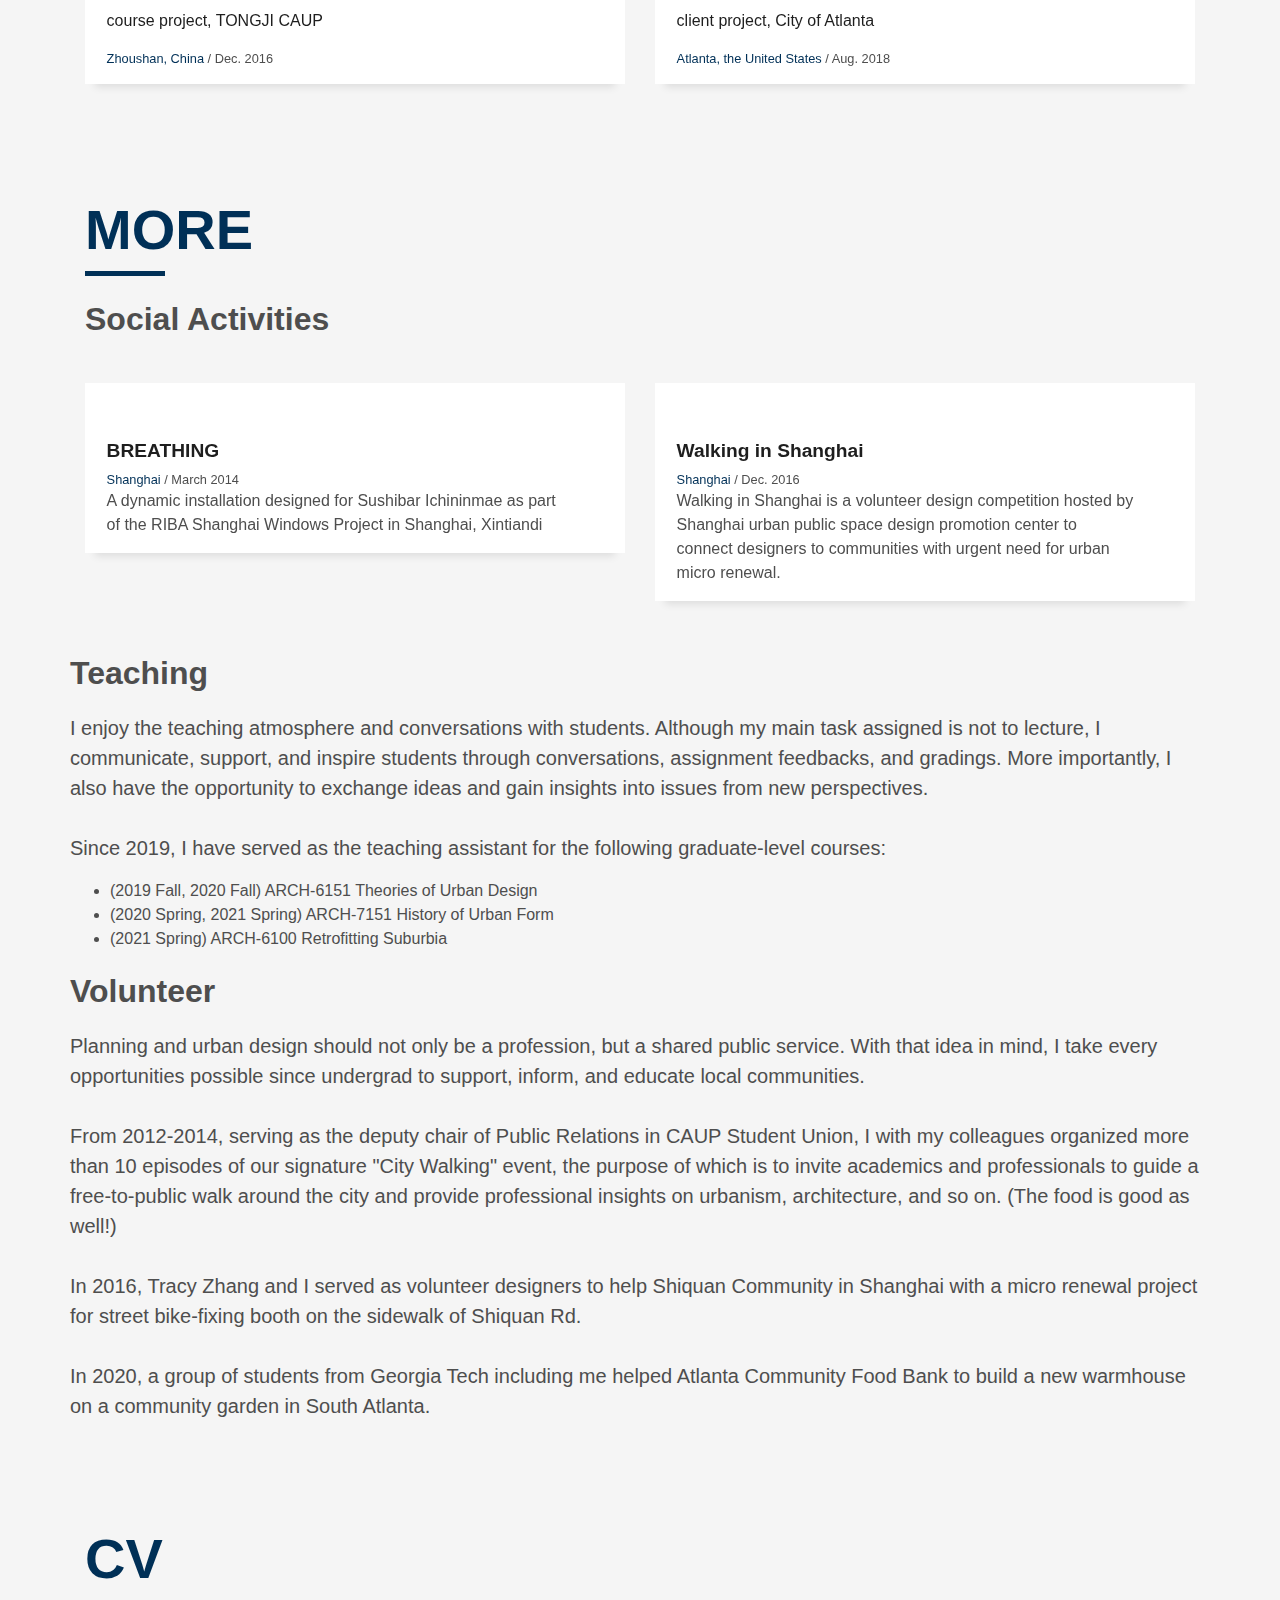
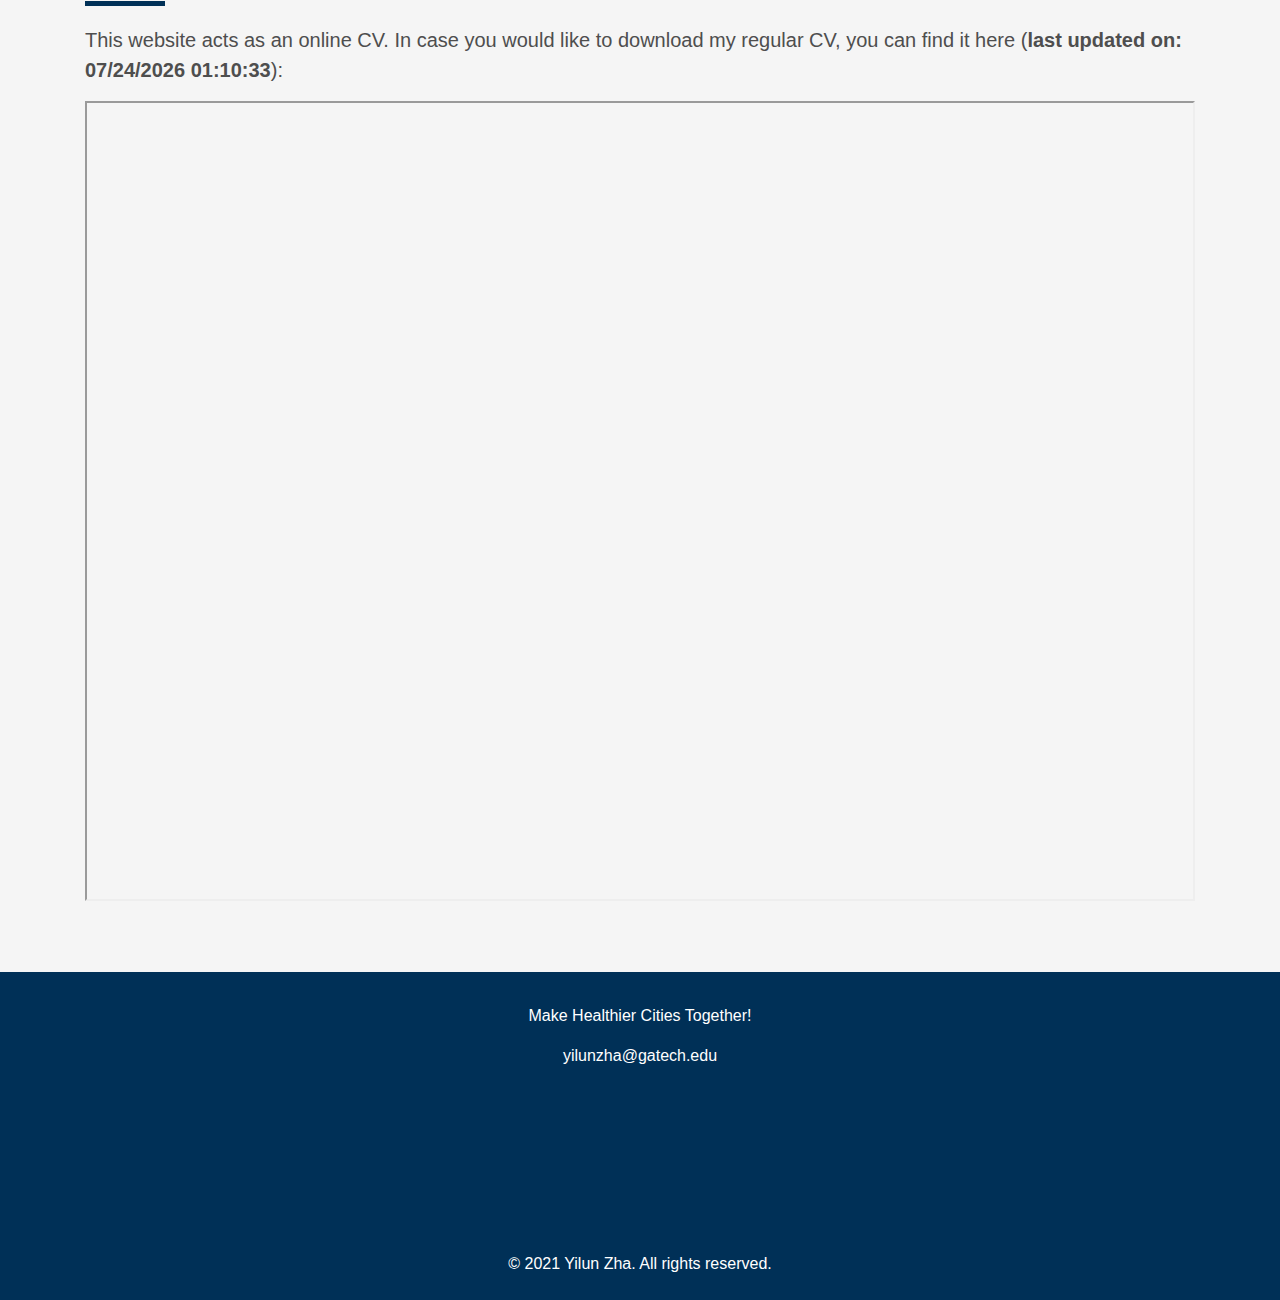
==== commit a055d6a3: "Update index.html" ====
--- a/index.html
+++ b/index.html
@@ -163,7 +163,7 @@
               </p>
             </div>
             <div class="card-footer">
-                <a href="https://cpn-us-w2.wpmucdn.com/sites.gatech.edu/dist/d/2497/files/2022/01/ERaymond-2022-CorporateLandlords_PandemicPurchases.pdf"><i class="fas fa-file-pdf fa-lg"></i></a>
+              <a href="https://cpn-us-w2.wpmucdn.com/sites.gatech.edu/dist/d/2497/files/2022/01/ERaymond-2022-CorporateLandlords_PandemicPurchases.pdf"><i class="fas fa-file-pdf fa-lg"></i></a> PDF 
             </div>
             
           </div>
@@ -171,7 +171,7 @@
 
           <div class="card card-blog">
             <div class="card-img">
-              <a href=""><img src="img/research_face_food.jpg" alt="" class="img-fluid"></a>
+              <a><img src="img/research_face_food.jpg" alt="" class="img-fluid"></a>
             </div>
             <div class="card-body">
               <div class="card-category-box">
@@ -179,13 +179,13 @@
                   <h6 class="category">Research Paper</h6>
                 </div>
               </div>
-              <h3 class="card-title"><a href="">Geospatial Modeling of Food Access and Nutrient-related Disease Rate in Atlanta Metro Area</a></h3>
+              <h3 class="card-title"><a>Geospatial Modeling of Food Access and Nutrient-related Disease Rate in Atlanta Metro Area</a></h3>
               <p class="card-description" style="text-align: justify;">
                 Using Yelp businesses and USDA SNAP retailer data, this study proposes a multidimensional and spatiotemporally dynamic approach to measuring food access in metropolitan Atlanta from the perspective of Abundance, Diversity, and Healthiness.
               </p>
             </div>
             <div class="card-footer">
-              Under Construction.
+              Under Construction. See Slides on Atlanta Studies Symposium <a href="https://drive.google.com/file/d/1Xovhh8-lZyxEj5shqO6TmD5LOrL0Z9tx/view?usp=sharing">Here</a>.
             </div>
           </div>
         </div>
@@ -208,7 +208,8 @@
               </p>
             </div>
             <div class="card-footer">
-                <a href="https://drive.google.com/file/d/1sXP0E2k4gBxtuTqHCYGV2nmDz6hzHBG4/view?usp=sharing"><i class="fas fa-file-pdf fa-lg"></i></a>
+                <a href="https://drive.google.com/file/d/1sXP0E2k4gBxtuTqHCYGV2nmDz6hzHBG4/view?usp=sharing"><i class="fas fa-file-pdf fa-lg"></i></a> PDF 
+                <a href="https://docs.google.com/presentation/d/1QmDCCl3I2I83JpXsCuHqzNoJJJzt02usH_c3RSaMAyQ/edit?usp=sharing"><i class="fa fa-slideshare fa-lg"></i></a> PPT Slides
             </div>
           </div>
 
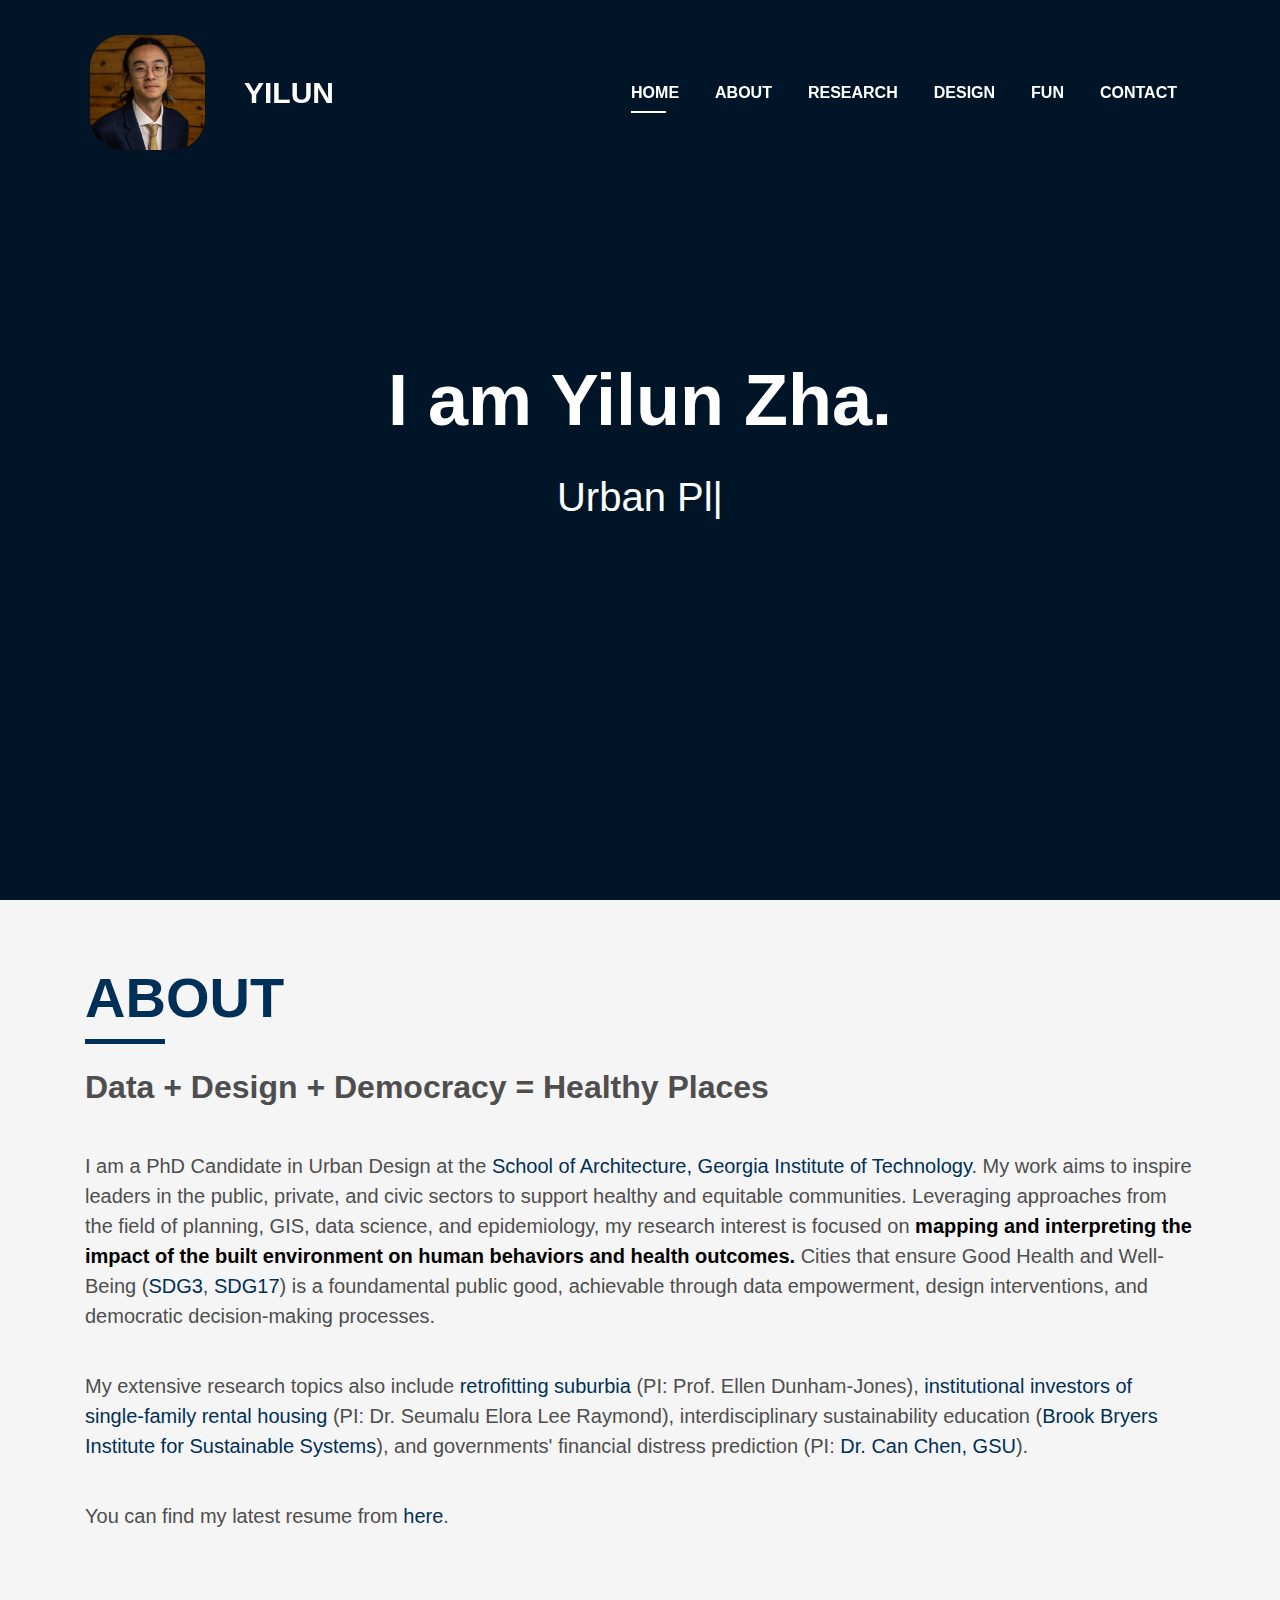
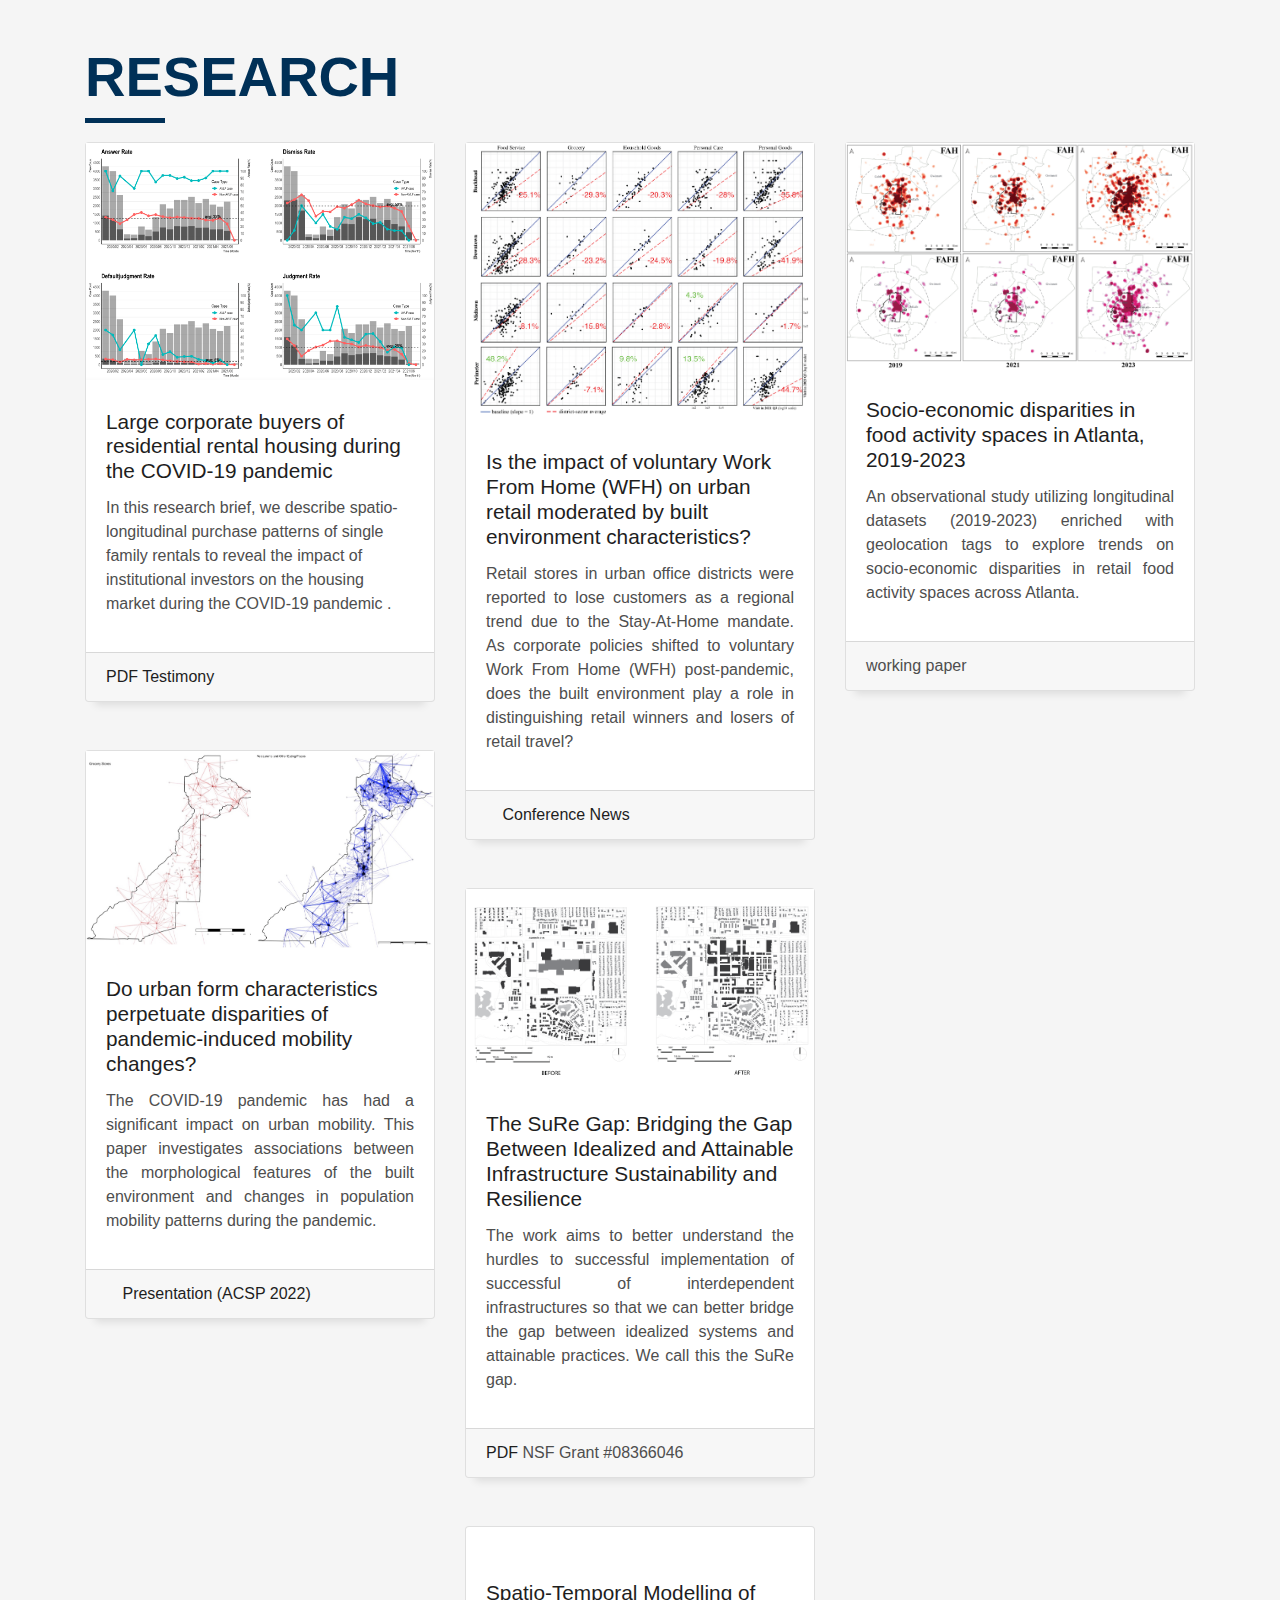
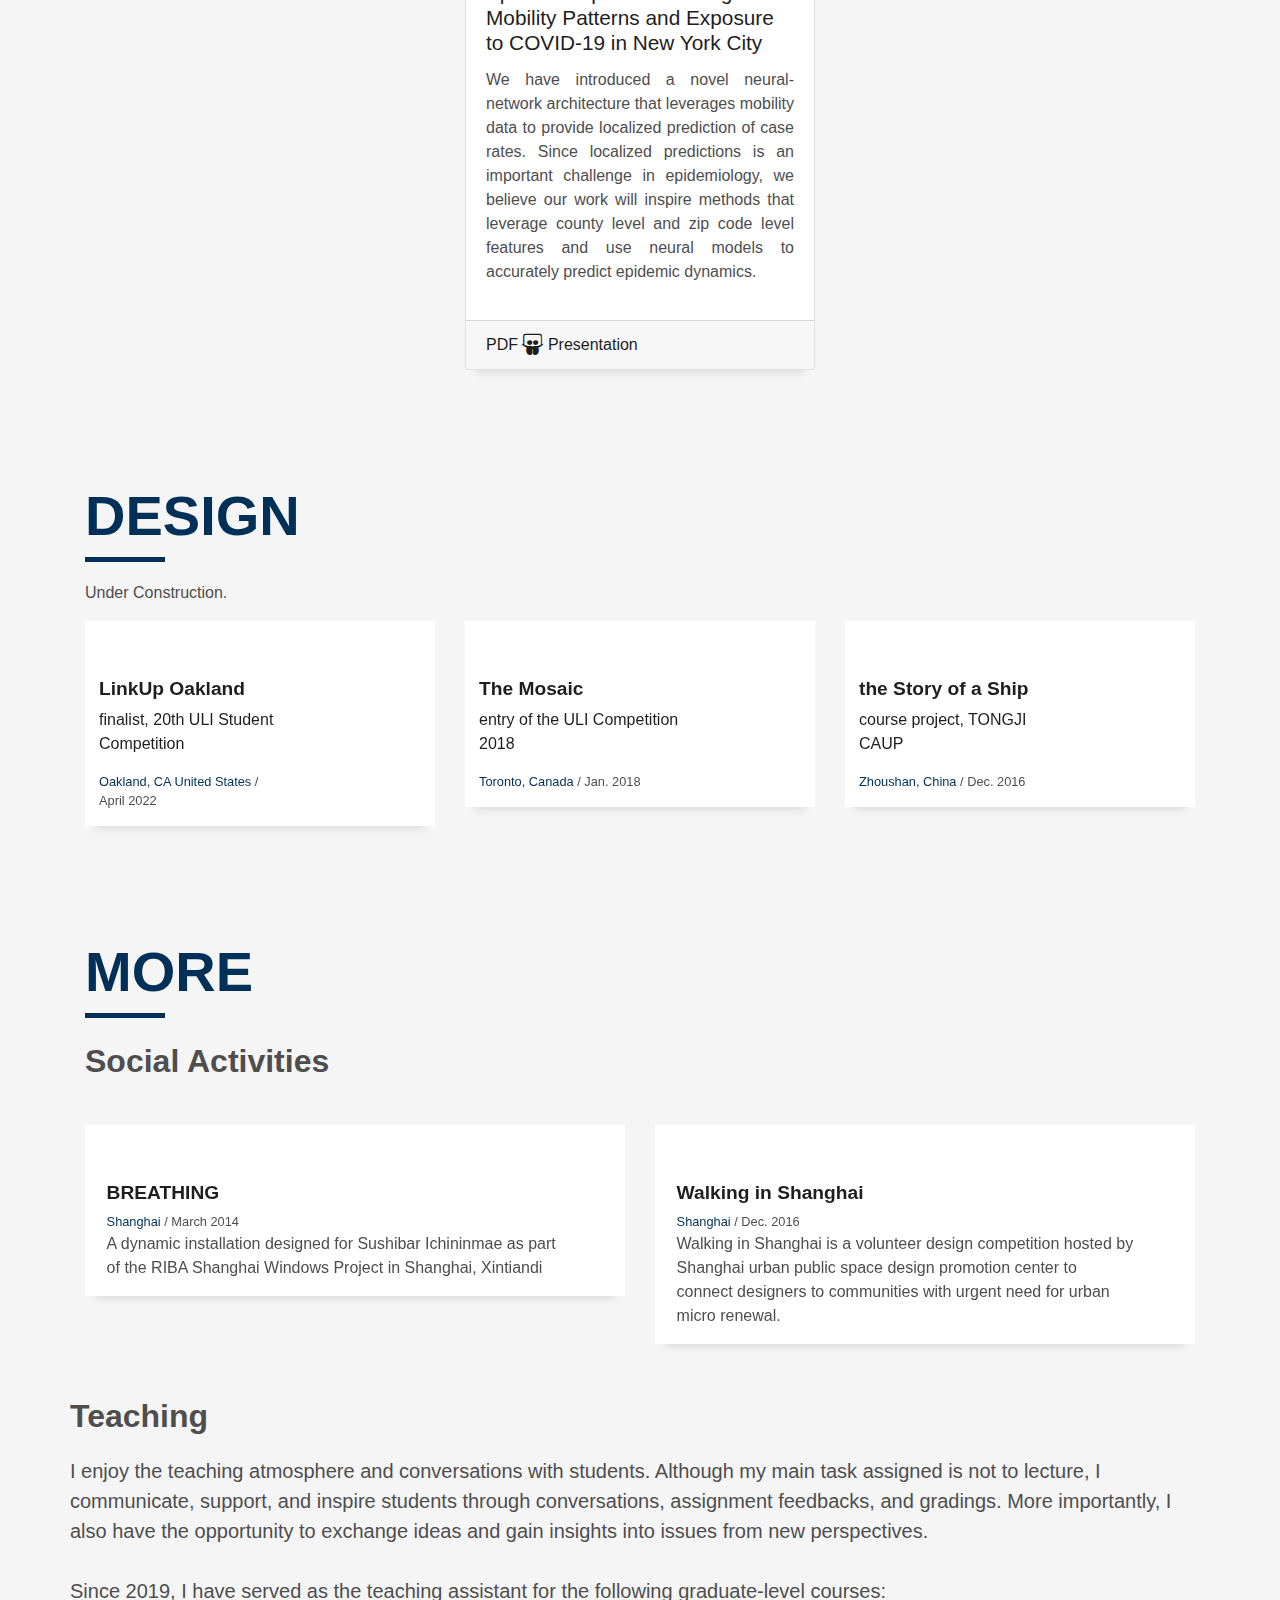
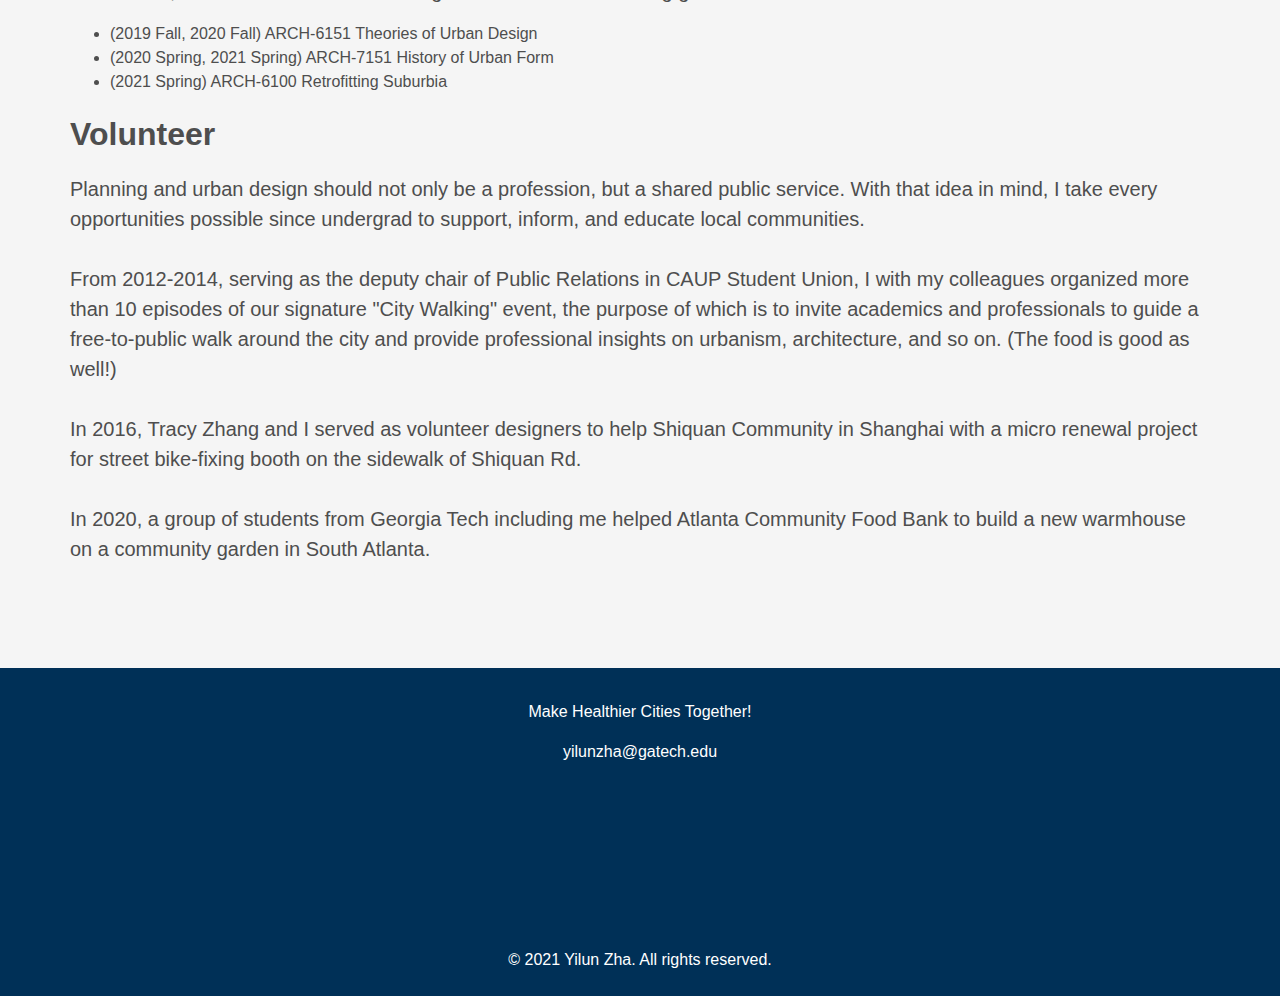
==== commit 02d197eb: "new" ====
--- a/index.html
+++ b/index.html
@@ -8,7 +8,7 @@
   <meta content="" name="description">
 
   <!-- page icon -->
-  <link href="img/me.jpeg" rel="icon">
+  <link href="img/headshot2023.jpg" rel="icon">
 
   <!-- Bootstrap CSS File -->
   <link href="lib/bootstrap/css/bootstrap.min.css" rel="stylesheet">
@@ -26,17 +26,20 @@
 
 </head>
 
+
+
+
 <body id="page-top">
 
   <!--/ Nav Star /-->
   <nav class="navbar navbar-b navbar-trans navbar-expand-md fixed-top" id="mainNav">
     <div class="container">
-      <a class="navbar-brand js-scroll" href=""><img class="img-circle" src="img/me.jpeg"></a>
+      <a class="navbar-brand js-scroll" href=""><img class="img-circle" src="img/headshot2023.jpg"></a>
 
       <div>
         <ul class="navbar-nav">
           <li class="nav-item">
-            <a class="nav-link js-scroll" href="mailto:yilunzha@gatech.edu">Yilun Zha</a>
+            <a class="nav-link js-scroll" href="mailto:yilunzha@gatech.edu" style="font-size: 30px">Yilun</a>
           </li>
         </ul>
       </div>
@@ -63,10 +66,7 @@
             <a class="nav-link js-scroll" href="#design">Design</a>
           </li>
           <li class="nav-item">
-            <a class="nav-link js-scroll" href="#more">More</a>
-          </li>
-          <li class="nav-item">
-            <a class="nav-link js-scroll" href="#cv">CV</a>
+            <a class="nav-link js-scroll" href="#more">Fun</a>
           </li>
           <li class="nav-item">
             <a class="nav-link js-scroll" href="#contact">Contact</a>
@@ -84,7 +84,7 @@
     <div class="intro-content display-table">
       <div class="table-cell">
         <div class="container">
-          <h1 class="intro-title mb-4">I am Yilun "Elon" Zha.</h1>
+          <h1 class="intro-title mb-4">I am Yilun Zha.</h1>
           <p class="intro-subtitle"><span class="text-slider-items">Urban Planner, Urban Designer, Urban Data Scientist, and more...</span><strong class="text-slider"></strong></p>
         </div>
       </div>
@@ -102,21 +102,30 @@
               About
             </h3>
             <div class="line-mf"></div><br>
-            <p class="subtitle-a">
-              Data + Design + Democracy = Healthy Places
-            </p><br>
+            <p class="subtitle-a"> Data + Design + Democracy = Healthy Places </p>
+            <br>
             <p class="s-description text-left" style="font-size: 1.25rem;">
-              I am a third-year PhD student in <a class="textbold" style="color:black">Urbanism</a> at <a href="https://gatech.edu" style="color:#003057; font-style: italic;">Georgia Institute of Technology</a> with a secondary degree in <a class="textbold" style="color:black;">Statistics</a>.
-              My research interest is built upon what I have been consistently motivated throughout the way: to achieve a healthy urban environment through <a class="textbold" style="color:black">data </a>empowerment, urban <a class="textbold" style="color:black">design</a> interventions, and <a class="textbold" style="color:black">democratic</a> planning processes.
-            </p><br>
+              I am a PhD Candidate in Urban Design at the 
+              <a href="https://arch.gatech.edu" style="color:#003057">School of Architecture, Georgia Institute of Technology</a>.
+              My work aims to inspire leaders in the public, private, and civic sectors to support healthy and equitable communities. 
+              Leveraging approaches from the field of planning, GIS, data science, and epidemiology, 
+              my research interest is focused on <a class="textbold" style="color:black"> mapping and interpreting the impact of the built environment on human behaviors and health outcomes. </a>
+              Cities that ensure Good Health and Well-Being (<a href="https://sdgs.un.org/goals/goal3" style="color:#003057">SDG3</a>, <a href="https://sdgs.un.org/goals/goal17" style="color:#003057">SDG17</a>) is a foundamental public good, 
+              achievable through data empowerment, design interventions, and democratic decision-making processes.
+            </p>
+            <br>
             <p class="s-description text-left" style="font-size: 1.25rem;">
-              Leveraging both data-driven methods and design-oriented thinking, I work with <a href="https://arch.gatech.edu/people/ellen-dunham-jones" style="color:#003057; font-style: italic;">Prof. Ellen Dunham-Jones </a> on topics across food access, retrofitting suburbia, and so on. 
-              I also work as a research assistant in <a href="https://sites.gatech.edu/planningproperty/" style="color:#003057; font-style: italic;">Planning + Property Lab</a> on evictions and housing crisis during COVID-19. 
-              In 2021, I receive a generous fellowship from <a href="https://research.gatech.edu/sustainability" style="color:#003057; font-style: italic;">Brook Bryers Institute for Sustainable Systems </a> to look into urgent urban sustainability issues in an interdisciplinary team.
-            </p><br>
+              My extensive research topics also include  <a href="https://retrofittingsuburbia.com/" style="color:#003057">retrofitting suburbia</a> (PI: Prof. Ellen Dunham-Jones), 
+              <a href="https://sites.gatech.edu/planningproperty/" style="color:#003057">institutional investors of single-family rental housing</a> (PI: Dr. Seumalu Elora Lee Raymond),  
+              interdisciplinary sustainability education (<a href="https://research.gatech.edu/sustainability" style="color:#003057">Brook Bryers Institute for Sustainable Systems</a>), and 
+              governments' financial distress prediction (PI: <a href="https://sites.google.com/view/canchen/home?authuser=0" style="color:#003057">Dr. Can Chen, GSU</a>).
+            </p>
+            <br>
             <p class="s-description text-left" style="font-size: 1.25rem;">
-              Prior to entering the doctorate program, I graduated from <a href="https://caup.tongji.edu.cn/caupen" style="color:#003057; font-style: italic;">Tongji University</a> with a B.S. and M.S. in Urban Planning. 
+              You can find my latest resume from <a href="asset/resume_202402_zha.pdf" style="color:#003057">here</a>.
             </p>
+
+
           </div>
         </div>
       </div>
@@ -130,116 +139,156 @@
         <div class="col-sm-12">
           <div class="title-box text-center">
             <h3 class="title-a">Research</h3>
-            <div class="line-mf"></div><br>
-            <p class="s-description text-left" style="font-size: 1.25rem;">
-              My research focuses on the interplay between <strong style="color:#003057;">health</strong> and <strong style="color:#003057;">the built environment</strong>, 
-              and seeks to answer questions such as "what makes some places healthier then others", and "which factors lead to health injustice among different places".
-            </p><br>
-            <p class="s-description text-left" style="font-size: 1.25rem;">
-            Under that overarching topic, most of my work is anchored in <strong style="color:#003057;">Food Access</strong>, <strong style="color:#003057;">COVID-19</strong>, and how they relate to our physical and conceived environment. 
-            Using data-driven methods, I rely heavily on quantitative evidence to provide a retractable interpretation on differences in socio-economic outcomes. 
-            Besides that, I also support research in the topic of <strong style="color:#003057;">housing insecurity, sustainability</strong>, and <strong style="color:#003057;">urban design</strong>.
-            </p><br>
-          </div>
-        </div>
-      </div>
-
+            <div class="line-mf"></div>
+            <br>
+          </div>
+        </div>
+      </div>
+
+      <!--/ 1 COLUMN /-->
       <div class="row">
-        <div class="col-md-6">
+        <div class="col-md-4">
           <div class="card card-blog">
             <div class="card-img">
-              <a href="research1.html" target="_blank"><img src="img/research_face_zillow1.jpg" alt="" class="img-fluid"></a>
+              <a href="research_zillow.html" target="_blank"><img src="img/research_face_zillow.png" alt="" class="img-fluid"></a>
             </div>
             <div class="card-body">
-              <div class="card-category-box">
-                <div class="card-category">
-                  <h6 class="category">Research Report</h6>
-                </div>
-              </div>
-              <h3 class="card-title"><a href="research1.html" target="_blank">Large corporate buyers of residential rental housing during the COVID-19 pandemic</a></h3>
+  
+              <h3 class="card-title"><a href="research_zillow.html" target="_blank">Large corporate buyers of residential rental housing during the COVID-19 pandemic</a></h3>
               <p class="card-description">
-                In this research brief, we describe purchases of multifamily and single family rentals in the year before and after the emergence of the COVID19 pandemic. 
-                We rely on ZTRAX, Zillow’s database linking deeded transactions with tax assessors’ data, to understand purchasing patterns rental residential real estate during the pandemic.
+                In this research brief, we describe spatio-longitudinal purchase patterns of single family rentals to reveal the impact of institutional investors on the housing market during the COVID-19 pandemic .
               </p>
             </div>
             <div class="card-footer">
-              <a href="https://cpn-us-w2.wpmucdn.com/sites.gatech.edu/dist/d/2497/files/2022/01/ERaymond-2022-CorporateLandlords_PandemicPurchases.pdf"><i class="fas fa-file-pdf fa-lg"></i></a> PDF 
-            </div>
-            
-          </div>
-
-
+              <i class="fas fa-file-pdf fa-lg"></i>
+              <a href="https://sites.gatech.edu/planningproperty/files/2022/01/ERaymond-2022-CorporateLandlords_PandemicPurchases.pdf">PDF</a> 
+              <i class="fa-solid fa-video"></i>
+              <a href="https://www.youtube.com/watch?v=du0TIv64c00">Testimony</a> 
+            </div>
+          </div>
+          
           <div class="card card-blog">
             <div class="card-img">
-              <a><img src="img/research_face_food.jpg" alt="" class="img-fluid"></a>
+              <a href="research_EquiUrbanForm.html"><img src="img/research_face_EquiUrbanForm.png" alt="" class="img-fluid"></a>
             </div>
             <div class="card-body">
-              <div class="card-category-box">
-                <div class="card-category">
-                  <h6 class="category">Research Paper</h6>
-                </div>
-              </div>
-              <h3 class="card-title"><a>Geospatial Modeling of Food Access and Nutrient-related Disease Rate in Atlanta Metro Area</a></h3>
+              <h3 class="card-title"><a href="research_EquiUrbanForm.html">Do urban form characteristics perpetuate disparities of pandemic-induced mobility changes? </a></h3>
               <p class="card-description" style="text-align: justify;">
-                Using Yelp businesses and USDA SNAP retailer data, this study proposes a multidimensional and spatiotemporally dynamic approach to measuring food access in metropolitan Atlanta from the perspective of Abundance, Diversity, and Healthiness.
+                The COVID-19 pandemic has had a significant impact on urban mobility. This paper investigates associations between the morphological features of the built environment and changes in population mobility patterns during the pandemic. 
               </p>
             </div>
             <div class="card-footer">
-              Under Construction. See Slides on Atlanta Studies Symposium <a href="https://drive.google.com/file/d/1Xovhh8-lZyxEj5shqO6TmD5LOrL0Z9tx/view?usp=sharing">Here</a>.
-            </div>
-          </div>
-        </div>
-
-        <div class="col-md-6">
+              <i class="fa-solid fa-briefcase"></i>
+              <a href="asset/research_Equi_ppt.pdf">Presentation (ACSP 2022)</a> 
+            </div>
+          </div>
+          
+        </div>
+
+
+
+
+
+        <!--/ 2 COLUMN /-->
+        <div class="col-md-4">
+          
           <div class="card card-blog">
             <div class="card-img">
-              <a href="research2.html" target="_blank"><img src="img/research_face_nyc.jpg" alt="" class="img-fluid"></a>
+              <a href="research_WFH.html" target="_blank"><img src="img/research_face_WFH.jpg" alt="" class="img-fluid"></a>
             </div>
             <div class="card-body">
-              <div class="card-category-box">
-                <div class="card-category">
-                  <h6 class="category">Research Paper</h6>
-                </div>
-              </div>
-              <h3 class="card-title"><a href="research2.html" target="_blank">Spatio-Temporal Modelling of Mobility Patterns and Exposure to COVID-19 in New York City</a></h3>
+              
+              <h3 class="card-title"><a href="research_WFH.html" target="_blank">Is the impact of voluntary Work From Home (WFH) on urban retail moderated by built environment characteristics?</a></h3>
+              <p class="card-description"  style="text-align: justify;">
+                Retail stores in urban office districts were reported to lose customers as a regional trend due to the Stay-At-Home mandate. 
+                As corporate policies shifted to voluntary Work From Home (WFH) post-pandemic, 
+                does the built environment play a role in distinguishing retail winners and losers of retail travel?
+              </p>
+            </div>
+            <div class="card-footer">
+              <i class="fa-solid fa-briefcase"></i>
+              <a href="https://dusp.mit.edu/news/rez-de-ville">Conference News</a> 
+            </div>
+          </div>
+
+
+          
+          <div class="card card-blog">
+            <div class="card-img">
+              <a href="research_SuRe.html"><img src="img/research_face_SuRe.jpg" alt="" class="img-fluid"></a>
+            </div>
+            <div class="card-body">
+              <h3 class="card-title"><a href="research_SuRe.html">The SuRe Gap: Bridging the Gap Between Idealized and Attainable Infrastructure Sustainability and Resilience</a></h3>
+              <p class="card-description" style="text-align: justify;">
+                The work aims to better understand the hurdles to successful implementation of successful of interdependent infrastructures so that we can better bridge the gap between idealized systems and attainable practices. We call this the SuRe gap.
+              </p>
+            </div>
+            <div class="card-footer">
+              <i class="fas fa-file-pdf fa-lg"></i>
+              <a href="https://www.researchgate.net/profile/Jun-Wang-495/publication/369666529_Quantitative_Evaluation_Method_for_Retrofitting_Suburbia_Practice/links/642d8d4220f25554da0ff0c5/Quantitative-Evaluation-Method-for-Retrofitting-Suburbia-Practice.pdf">PDF</a> 
+              <div class="post-author">
+                NSF Grant #08366046
+              </div>
+            </div>
+          </div>
+
+
+          <div class="card card-blog">
+            <div class="card-img">
+              <a href="research_DL.html" target="_blank"><img src="img/research_face_nyc.jpg" alt="" class="img-fluid"></a>
+            </div>
+            <div class="card-body">
+              <h3 class="card-title"><a href="research_DL.html" target="_blank">Spatio-Temporal Modelling of Mobility Patterns and Exposure to COVID-19 in New York City</a></h3>
               <p class="card-description" style="text-align: justify;">
                 We have introduced a novel neural-network architecture that leverages mobility data to provide localized prediction of case rates. 
                 Since localized predictions is an important challenge in epidemiology, we believe our work will inspire methods that leverage county level and zip code level features and use neural models to accurately predict epidemic dynamics. 
               </p>
             </div>
             <div class="card-footer">
-                <a href="https://drive.google.com/file/d/1sXP0E2k4gBxtuTqHCYGV2nmDz6hzHBG4/view?usp=sharing"><i class="fas fa-file-pdf fa-lg"></i></a> PDF 
-                <a href="https://docs.google.com/presentation/d/1QmDCCl3I2I83JpXsCuHqzNoJJJzt02usH_c3RSaMAyQ/edit?usp=sharing"><i class="fa fa-slideshare fa-lg"></i></a> PPT Slides
-            </div>
-          </div>
-
+                <a href="https://drive.google.com/file/d/1sXP0E2k4gBxtuTqHCYGV2nmDz6hzHBG4/view?usp=sharing"><i class="fas fa-file-pdf fa-lg"></i> PDF</a>  
+                <a href="https://docs.google.com/presentation/d/1QmDCCl3I2I83JpXsCuHqzNoJJJzt02usH_c3RSaMAyQ/edit?usp=sharing"><i class="fa fa-slideshare fa-lg"></i> Presentation</a> 
+            </div>
+          </div>
+        </div>
+
+        
+
+        <!--/ 2 COLUMN /-->
+        <div class="col-md-4">
           <div class="card card-blog">
             <div class="card-img">
-              <a href="https://docs.google.com/presentation/d/1NDTx08zyyEd-nIl6nC2Zt58e_0RF2xeu/edit?usp=sharing&ouid=116528127913330880839&rtpof=true&sd=true"><img src="img/research_face_suregap.jpg" alt="" class="img-fluid"></a>
+              <a href="research_FoodHaP.html" target="_blank"><img src="img/research_face_FoodHaP.png" alt="" class="img-fluid"></a>
             </div>
             <div class="card-body">
-              <div class="card-category-box">
-                <div class="card-category">
-                  <h6 class="category">Research Paper</h6>
-                </div>
-              </div>
-              <h3 class="card-title"><a href="https://docs.google.com/presentation/d/1NDTx08zyyEd-nIl6nC2Zt58e_0RF2xeu/edit?usp=sharing&ouid=116528127913330880839&rtpof=true&sd=true">The SuRe Gap: Bridging the Gap Between Idealized and Attainable Infrastructure Sustainability and Resilience</a></h3>
+              <h3 class="card-title"><a href="research_FoodHaP.html" target="_blank">Socio-economic disparities in food activity spaces in Atlanta, 2019-2023</a></h3>
               <p class="card-description" style="text-align: justify;">
-                The work aims to better understand the hurdles to successful implementation of successful of interdependent infrastructures so that we can better bridge the gap between idealized systems and attainable practices. We call this the SuRe gap.
+                An observational study utilizing longitudinal datasets (2019-2023) enriched with geolocation tags to explore trends on socio-economic disparities in retail food activity spaces across Atlanta. 
               </p>
             </div>
             <div class="card-footer">
-              <div class="post-author">
-                NSF Grant #08366046, #1441208
-              </div>
-            </div>
-          </div>
-        </div>
+             working paper
+            </div>
+          </div>
+
+        </div>
+
+
+
+
+
+
       </div>
 
     </div>
   </section>
   <!--/ Section Research End /-->
+
+
+
+
+
+
+
 
 
   <!--/ Section Design /-->
@@ -258,7 +307,9 @@
       </div>
 
       <div class="row">
-        <div class="col-md-6">
+
+        
+        <div class="col-md-4">
           <div class="work-box">
             <a href="img/work-1.jpg" data-lightbox="gallery-mf">
               <div class="work-img">
@@ -267,10 +318,10 @@
               <div class="work-content">
                 <div class="row">
                   <div class="col-sm-8">
-                    <h2 class="w-title">Park in the Sky</h2>
-                    <p>course project, Georgia Tech</p>
+                    <h2 class="w-title">LinkUp Oakland</h2>
+                    <p>finalist, 20th ULI Student Competition</p>
                     <div class="w-more">
-                      <span class="w-ctegory">Atlanta, United States of America</span> / <span class="w-date">Dec. 2017</span>
+                      <span class="w-ctegory">Oakland, CA United States</span> / <br><span class="w-date">April 2022</span>
                     </div>
                   </div>
                   <div class="col-sm-4">
@@ -282,9 +333,12 @@
               </div>
             </a>
           </div>
-        </div>
-
-        <div class="col-md-6">
+
+
+
+        </div>
+
+        <div class="col-md-4">
           <div class="work-box">
             <a href="img/work-2.jpg" data-lightbox="gallery-mf">
               <div class="work-img">
@@ -310,7 +364,7 @@
           </div>
         </div>
 
-        <div class="col-md-6">
+        <div class="col-md-4">
           <div class="work-box">
             <a href="img/work-2.jpg" data-lightbox="gallery-mf">
               <div class="work-img">
@@ -336,31 +390,6 @@
           </div>
         </div>
 
-        <div class="col-md-6">
-          <div class="work-box">
-            <a href="img/work-2.jpg" data-lightbox="gallery-mf">
-              <div class="work-img">
-                <img src="img/work-2.jpg" alt="" class="img-fluid">
-              </div>
-              <div class="work-content">
-                <div class="row">
-                  <div class="col-sm-8">
-                    <h2 class="w-title">AeroATL Greenway Plan</h2>
-                    <p>client project, City of Atlanta</p>
-                    <div class="w-more">
-                      <span class="w-ctegory">Atlanta, the United States</span> / <span class="w-date">Aug. 2018</span>
-                    </div>
-                  </div>
-                  <div class="col-sm-4">
-                    <div class="w-like">
-                      <span class="ion-ios-plus-outline"></span>
-                    </div>
-                  </div>
-                </div>
-              </div>
-            </a>
-          </div>
-        </div>
 
       </div>
     </div>
@@ -492,27 +521,6 @@
   <!--/ Section Contact End /-->
 
 
-  
-  <!--/ Section CV /-->
-  <section id="cv" class="blog-mf sect-pt4 route">
-    <div class="container">
-      <div class="row">
-        <div class="col-sm-12">
-          <div class="title-box text-center">
-            <h3 class="title-a">
-              CV
-            </h3>
-            <div class="line-mf"></div><br>
-            <p class="plaintext text-left" style="font-size: 1.25rem;">
-              This website acts as an online CV. In case you would like to download my regular CV, you can find it here (<a id="lastModifiedDate" style="font-weight: bold;"></a>):
-            </p>
-            <iframe src="asset/ZhaCV202201_up.pdf" width="100%" height="800px"></iframe>
-          </div>
-        </div>
-      </div>
-    </div>
-  </section>
-  <!--/ Section CV End /-->
 
 
 
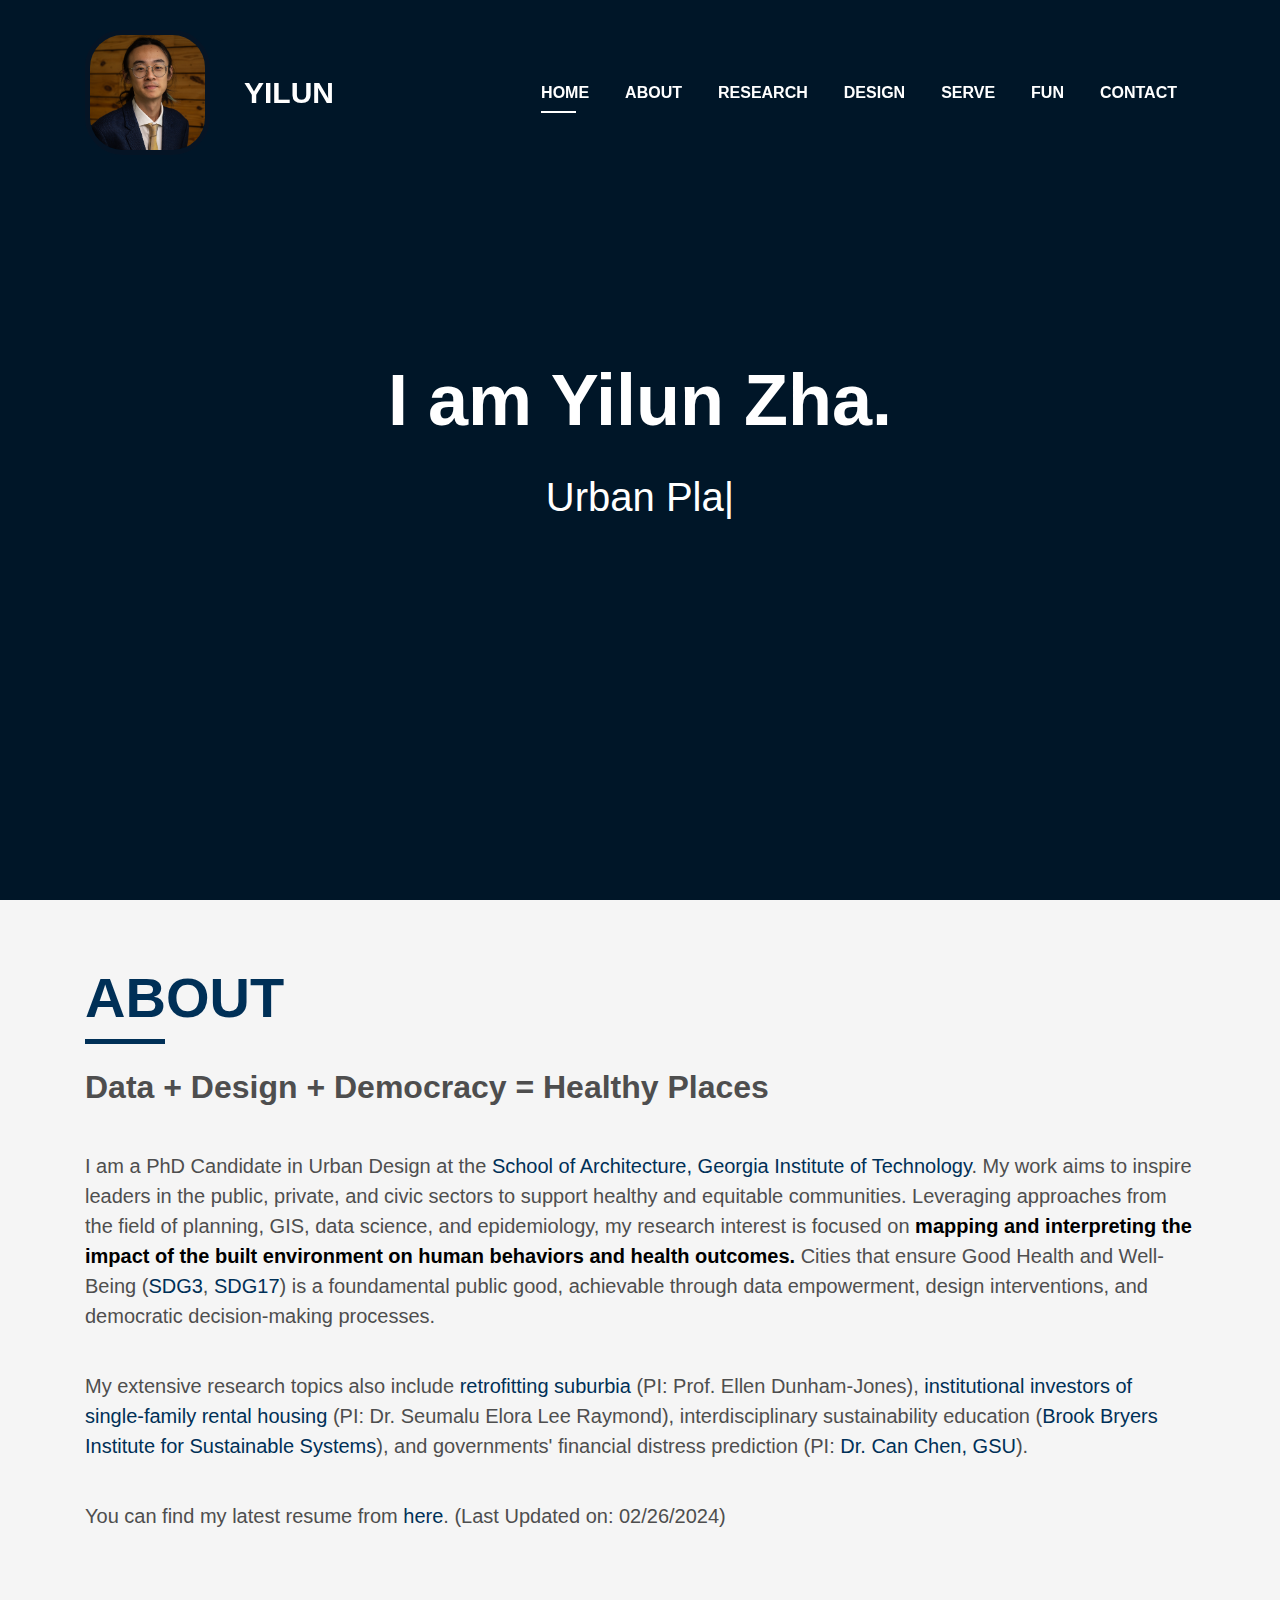
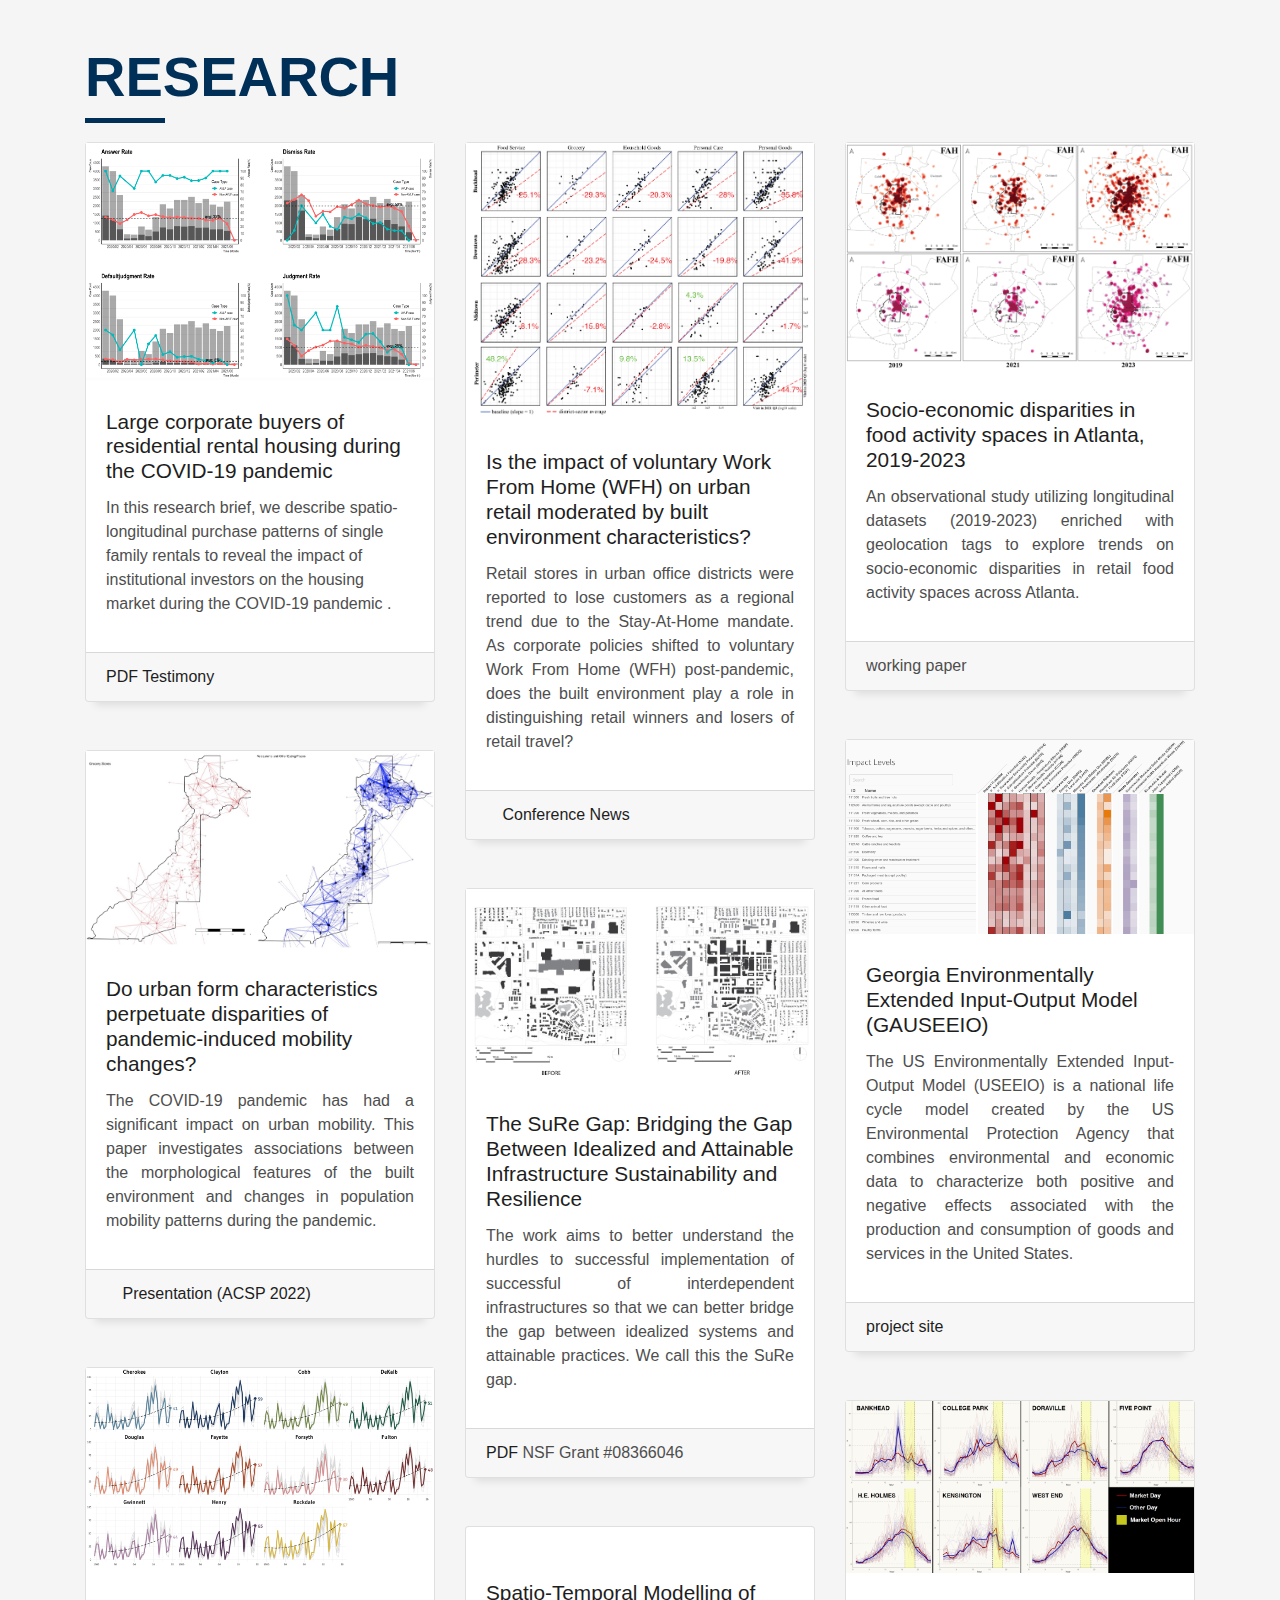
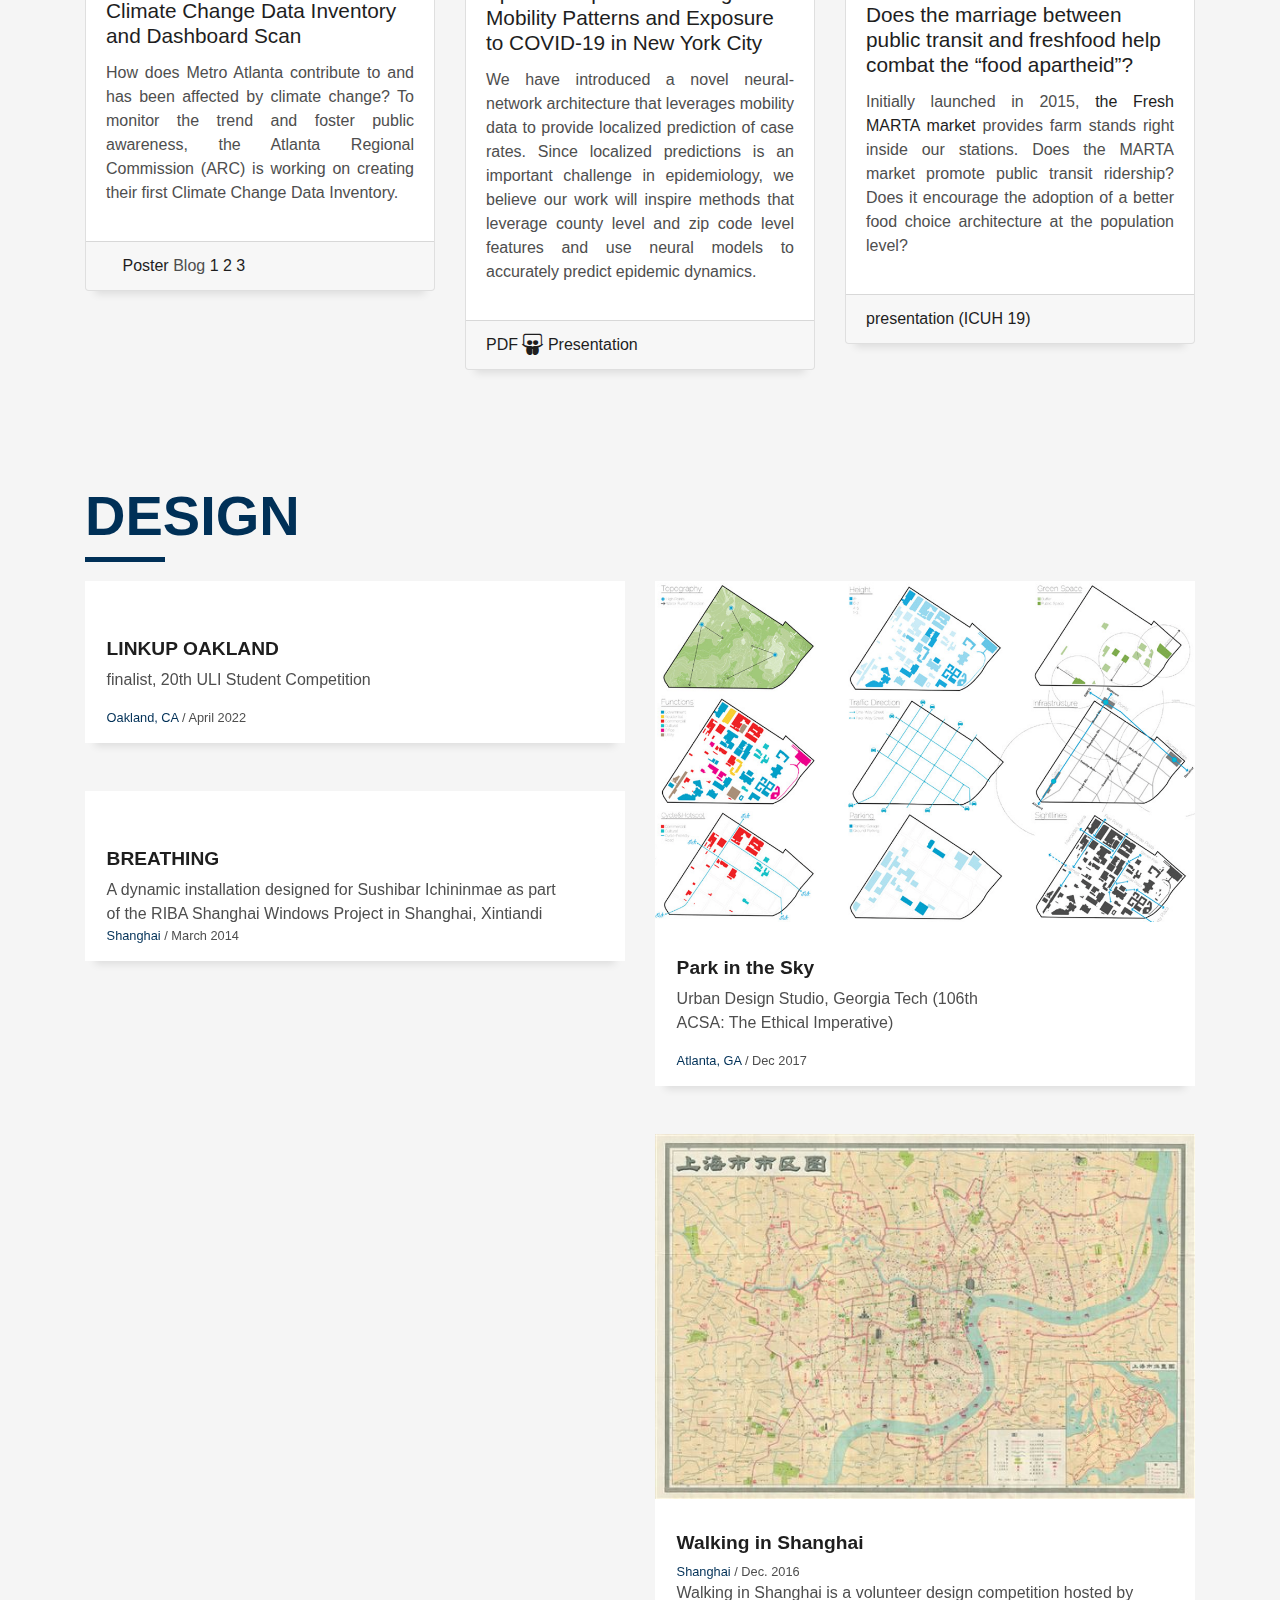
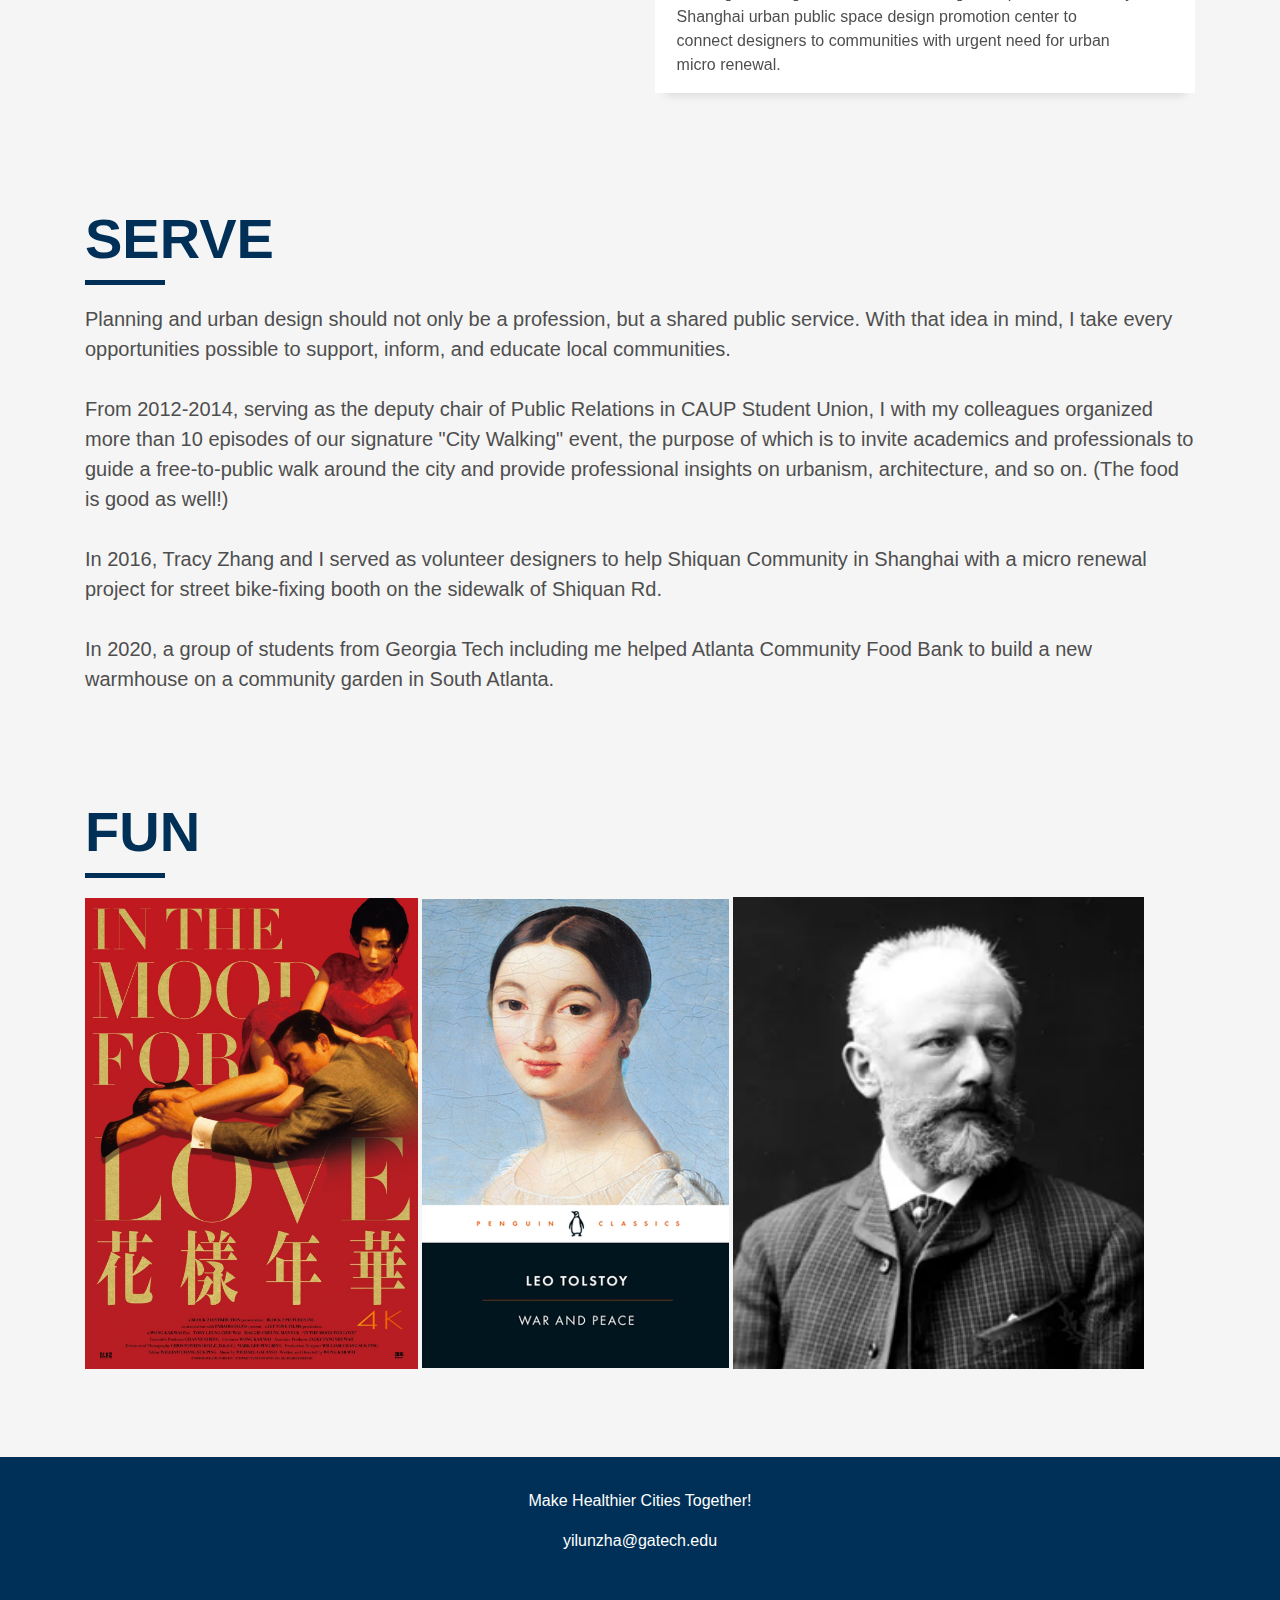
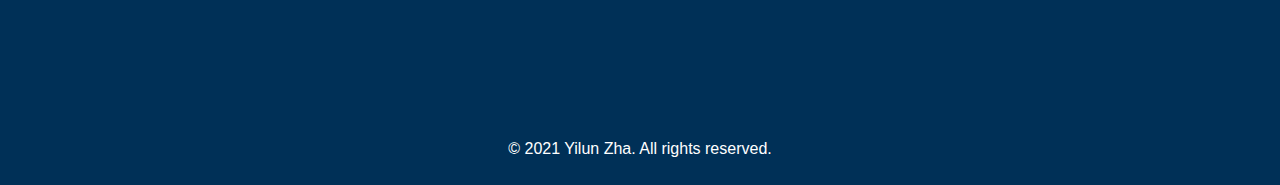
==== commit 16958c68: "new2" ====
--- a/index.html
+++ b/index.html
@@ -66,7 +66,10 @@
             <a class="nav-link js-scroll" href="#design">Design</a>
           </li>
           <li class="nav-item">
-            <a class="nav-link js-scroll" href="#more">Fun</a>
+            <a class="nav-link js-scroll" href="#serve">Serve</a>
+          </li>
+          <li class="nav-item">
+            <a class="nav-link js-scroll" href="#fun">Fun</a>
           </li>
           <li class="nav-item">
             <a class="nav-link js-scroll" href="#contact">Contact</a>
@@ -122,7 +125,7 @@
             </p>
             <br>
             <p class="s-description text-left" style="font-size: 1.25rem;">
-              You can find my latest resume from <a href="asset/resume_202402_zha.pdf" style="color:#003057">here</a>.
+              You can find my latest resume from <a href="asset/resume_202402_zha.pdf" style="color:#003057">here</a>. (Last Updated on: 02/26/2024)
             </p>
 
 
@@ -182,6 +185,27 @@
               <a href="asset/research_Equi_ppt.pdf">Presentation (ACSP 2022)</a> 
             </div>
           </div>
+
+          <div class="card card-blog">
+            <div class="card-img">
+              <a href="asset/research_ARC_poster.pdf"><img src="img/research_face_ARC.jpg" alt="" class="img-fluid"></a>
+            </div>
+            <div class="card-body">
+              <h3 class="card-title"><a href="asset/research_ARC_poster.pdf">Climate Change Data Inventory and Dashboard Scan</a></h3>
+              <p class="card-description" style="text-align: justify;">
+                How does Metro Atlanta contribute to and has been affected by climate change? To monitor the trend and foster public awareness, the Atlanta Regional Commission (ARC) is working on creating their first Climate Change Data Inventory.
+              </p>
+            </div>
+            <div class="card-footer">
+              <i class="fa-solid fa-briefcase"></i>
+              <a href="asset/research_ARC_poster.pdf">Poster</a> 
+              <i class="fa-solid fa-blog"></i>
+              Blog
+              <a href="https://33n.atlantaregional.com/data-diversions/historic-trends-of-extreme-heat-in-georgia-summer-sizzlin-series-episode-1">1 </a>
+              <a href="https://33n.atlantaregional.com/climate/projecting-heat-scenarios-summer-sizzlin-series-episode-2">2 </a> 
+              <a href="https://33n.atlantaregional.com/data-diversions/housing-and-extreme-heat-vulnerability-summer-sizzlin-series-episode-3">3 </a>  
+            </div>
+          </div>
           
         </div>
 
@@ -253,7 +277,7 @@
 
         
 
-        <!--/ 2 COLUMN /-->
+        <!--/ 3 COLUMN /-->
         <div class="col-md-4">
           <div class="card card-blog">
             <div class="card-img">
@@ -267,6 +291,38 @@
             </div>
             <div class="card-footer">
              working paper
+            </div>
+          </div>
+
+          <div class="card card-blog">
+            <div class="card-img">
+              <a href="https://model.georgia.org/community/about/" target="_blank"><img src="img/research_face_USEEIO.png" alt="" class="img-fluid"></a>
+            </div>
+            <div class="card-body">
+              <h3 class="card-title"><a href="https://model.georgia.org/community/about/" target="_blank">Georgia Environmentally Extended Input-Output Model (GAUSEEIO)</a></h3>
+              <p class="card-description" style="text-align: justify;">
+                The US Environmentally Extended Input-Output Model (USEEIO) is a national life cycle model created by the US Environmental Protection Agency that combines environmental and economic data to characterize both positive and negative effects associated with the production and consumption of goods and services in the United States. 
+              </p>
+            </div>
+            <div class="card-footer">
+              <a href="https://model.georgia.org/community/about/useeio/"><i class="fas fa-file-pdf fa-lg"></i> project site</a>
+            </div>
+          </div>
+
+          <div class="card card-blog">
+            <div class="card-img">
+              <a href="asset/research_ICUH.pdf" target="_blank"><img src="img/research_face_ICUH.png" alt="" class="img-fluid"></a>
+            </div>
+            <div class="card-body">
+              <h3 class="card-title"><a href="asset/research_ICUH.pdf" target="_blank">Does the marriage between public transit and freshfood help combat the “food apartheid”?</a></h3>
+              <p class="card-description" style="text-align: justify;">
+                Initially launched in 2015, <a href="https://www.itsmarta.com/marta-market.aspx"> the Fresh MARTA market </a> provides farm stands right inside our stations. 
+                Does the MARTA market promote public transit ridership?
+                Does it encourage the adoption of a better food choice architecture at the population level?
+              </p>
+            </div>
+            <div class="card-footer">
+              <a href="asset/research_ICUH.pdf"><i class="fas fa-file-pdf fa-lg"></i> presentation (ICUH 19)</a>
             </div>
           </div>
 
@@ -301,27 +357,27 @@
               Design
             </h3>
             <div class="line-mf"></div><br>
-            <p class="text-left">Under Construction.</p>
           </div>
         </div>
       </div>
 
       <div class="row">
 
-        
-        <div class="col-md-4">
+        <!--/ 1 COLUMN /-->
+        <div class="col-md-6">
           <div class="work-box">
-            <a href="img/work-1.jpg" data-lightbox="gallery-mf">
+              <a href="design_ULI.html">
               <div class="work-img">
-                <img src="img/work-1.jpg" alt="" class="img-fluid">
-              </div>
+                <img src="img/design_face_ULI.png" alt="" class="img-fluid">
+              </div>
+              </a>
               <div class="work-content">
                 <div class="row">
                   <div class="col-sm-8">
-                    <h2 class="w-title">LinkUp Oakland</h2>
+                    <h2 class="w-title">LINKUP OAKLAND</h2>
                     <p>finalist, 20th ULI Student Competition</p>
                     <div class="w-more">
-                      <span class="w-ctegory">Oakland, CA United States</span> / <br><span class="w-date">April 2022</span>
+                      <span class="w-ctegory">Oakland, CA</span> / <span class="w-date">April 2022</span>
                     </div>
                   </div>
                   <div class="col-sm-4">
@@ -331,26 +387,59 @@
                   </div>
                 </div>
               </div>
+          </div>
+
+          <div class="work-box">
+            <a href="https://l-e-a-d.pro/portfolio/breathing/">
+              <div class="work-img">
+                <img src="https://l-e-a-d.pro/wp-content/uploads/2016/02/Breathing-4.jpg" alt="" class="img-fluid">
+              </div>
             </a>
-          </div>
-
-
-
-        </div>
-
-        <div class="col-md-4">
+              <div class="work-content text-left">
+                <div class="row">
+                  <div class="col-sm-8">
+                    <h2 class="w-title "><a href="https://l-e-a-d.pro/portfolio/breathing/">BREATHING</a></h2>
+                  </div>
+                  <div class="col-sm-4">
+                    <a href="https://l-e-a-d.pro/portfolio/breathing/">
+                    <div class="w-like">
+                      <span class="ion-ios-plus-outline"></span>
+                    </div>
+                    </a>
+                  </div>
+                </div>
+                <div class="row">
+                  <div class="col-sm-11">
+                    <a class="plaintext">A dynamic installation designed for Sushibar Ichininmae as part of the RIBA Shanghai Windows Project in Shanghai, Xintiandi</a>
+                    <div class="w-more">
+                      <span class="w-ctegory">Shanghai</span> / <span class="w-date">March 2014</span>
+                    </div>
+                  </div>
+                </div>
+              </div>
+            </a>
+          </div>
+
+        
+
+        </div>
+
+
+        <!--/ 2 COLUMN /-->
+        <div class="col-md-6">
           <div class="work-box">
-            <a href="img/work-2.jpg" data-lightbox="gallery-mf">
+            <a href="https://www.acsa-arch.org/chapter/park-in-the-sky-retrofitting-parking-deckin-south-downtown-atlanta/">
               <div class="work-img">
-                <img src="img/work-2.jpg" alt="" class="img-fluid">
-              </div>
+                <img src="img/design_face_SDT.png" alt="" class="img-fluid">
+              </div>
+              </a>
               <div class="work-content">
                 <div class="row">
                   <div class="col-sm-8">
-                    <h2 class="w-title">The Mosaic</h2>
-                    <p>entry of the ULI Competition 2018</p>
+                    <h2 class="w-title">Park in the Sky</h2>
+                    <p>Urban Design Studio, Georgia Tech (106th ACSA: The Ethical Imperative)</p>
                     <div class="w-more">
-                      <span class="w-ctegory">Toronto, Canada</span> / <span class="w-date">Jan. 2018</span>
+                      <span class="w-ctegory">Atlanta, GA</span> / <span class="w-date">Dec 2017</span>
                     </div>
                   </div>
                   <div class="col-sm-4">
@@ -360,167 +449,109 @@
                   </div>
                 </div>
               </div>
-            </a>
-          </div>
-        </div>
-
-        <div class="col-md-4">
+          </div>
+
           <div class="work-box">
-            <a href="img/work-2.jpg" data-lightbox="gallery-mf">
+            <a data-lightbox="gallery-mf">
               <div class="work-img">
-                <img src="img/work-2.jpg" alt="" class="img-fluid">
-              </div>
-              <div class="work-content">
+                <img src="img/fun_face_shanghai.jpg" alt="" class="img-fluid">
+              </div>
+              <div class="work-content text-left">
                 <div class="row">
                   <div class="col-sm-8">
-                    <h2 class="w-title">the Story of a Ship</h2>
-                    <p>course project, TONGJI CAUP</p>
+                    <h2 class="w-title "><a href="https://www.sdpcus.cn/weixin/index.html">Walking in Shanghai</a></h2>
                     <div class="w-more">
-                      <span class="w-ctegory">Zhoushan, China</span> / <span class="w-date">Dec. 2016</span>
+                      <span class="w-ctegory">Shanghai</span> / <span class="w-date">Dec. 2016</span>
                     </div>
                   </div>
                   <div class="col-sm-4">
                     <div class="w-like">
-                      <span class="ion-ios-plus-outline"></span>
+                      <span class="ion-ios-plus-outline"> </span>
                     </div>
                   </div>
                 </div>
+                <div class="row">
+                  <div class="col-sm-11">
+                    <a class="plaintext"> Walking in Shanghai is a volunteer design competition hosted by Shanghai urban public space design promotion center to connect designers to communities with urgent need for urban micro renewal.</a>
+                  </div>
+                </div>
               </div>
             </a>
           </div>
-        </div>
+
+        </div>
+
 
 
       </div>
     </div>
   </section>
-  <!--/ Section Portfolio End /-->
-
-
-   <!--/ Section Contact /-->
-  <section id="more" class="blog-mf sect-pt4 route">
+  <!--/ Section Design End /-->
+
+
+
+
+  <!--/ Section Serve Start /-->
+  <section id="serve" class="blog-mf sect-pt4 route">
     <div class="container">
       <div class="row">
         <div class="col-sm-12">
           <div class="title-box text-center">
             <h3 class="title-a">
-              More
+              Serve
             </h3>
             <div class="line-mf"></div><br>
-
-            <p class="subtitle-a">
-              Social Activities
-            </p><br>
-
+              
             <div class="row">
-
-              <div class="col-md-6">
-                <div class="work-box">
-                  <a data-lightbox="gallery-mf">
-                    <div class="work-img">
-                      <img src="https://l-e-a-d.pro/wp-content/uploads/2016/02/Breathing-4.jpg" alt="" class="img-fluid">
-                    </div>
-                    <div class="work-content text-left">
-                      <div class="row">
-                        <div class="col-sm-8">
-                          <h2 class="w-title "><a href="https://l-e-a-d.pro/portfolio/breathing/">BREATHING</a></h2>
-                          <div class="w-more">
-                            <span class="w-ctegory">Shanghai</span> / <span class="w-date">March 2014</span>
-                          </div>
-                        </div>
-                        <div class="col-sm-4">
-                          <a href="https://l-e-a-d.pro/portfolio/breathing/">
-                          <div class="w-like">
-                            <span class="ion-ios-plus-outline"></span>
-                          </div>
-                          </a>
-                        </div>
-                      </div>
-                      <div class="row">
-                        <div class="col-sm-11">
-                          <a class="plaintext">A dynamic installation designed for Sushibar Ichininmae as part of the RIBA Shanghai Windows Project in Shanghai, Xintiandi</a>
-                        </div>
-                      </div>
-                    </div>
-                  </a>
+              <div class="col-md-12">
+                <div class="title-box text-center">
+                  <p class="s-description text-left" style="font-size: 1.25rem;text-align:justify">
+                    Planning and urban design should not only be a profession, but a shared public service. 
+                    With that idea in mind, I take every opportunities possible to support, inform, and educate local communities. <br><br>
+                    From 2012-2014, serving as the deputy chair of Public Relations in CAUP Student Union, I with my colleagues organized more than 10 episodes of our signature "City Walking" event, the purpose of which is to invite academics and professionals to guide a free-to-public walk around the city and provide professional insights on urbanism, architecture, and so on. (The food is good as well!)<br><br>
+                    In 2016, Tracy Zhang and I served as volunteer designers to help Shiquan Community in Shanghai with a micro renewal project for street bike-fixing booth on the sidewalk of Shiquan Rd. <br><br>
+                    In 2020, a group of students from Georgia Tech including me helped Atlanta Community Food Bank to build a new warmhouse on a community garden in South Atlanta. 
+                  </p>
                 </div>
               </div>
-              
-              <div class="col-md-6">
-                <div class="work-box">
-                  <a data-lightbox="gallery-mf">
-                    <div class="work-img">
-                      <img src="https://as1.ftcdn.net/v2/jpg/02/43/17/70/1000_F_243177077_UHyCo1deKvz2sPgoNgunUL9K3Sh8BxLW.jpg" alt="" class="img-fluid">
-                    </div>
-                    <div class="work-content text-left">
-                      <div class="row">
-                        <div class="col-sm-8">
-                          <h2 class="w-title "><a href="https://www.sdpcus.cn/weixin/index.html">Walking in Shanghai</a></h2>
-                          <div class="w-more">
-                            <span class="w-ctegory">Shanghai</span> / <span class="w-date">Dec. 2016</span>
-                          </div>
-                        </div>
-                        <div class="col-sm-4">
-                          <div class="w-like">
-                            <span class="ion-ios-plus-outline"> </span>
-                          </div>
-                        </div>
-                      </div>
-                      <div class="row">
-                        <div class="col-sm-11">
-                          <a class="plaintext"> Walking in Shanghai is a volunteer design competition hosted by Shanghai urban public space design promotion center to connect designers to communities with urgent need for urban micro renewal.</a>
-                        </div>
-                      </div>
-                    </div>
-                  </a>
-                </div>
-              </div>
-
-            </div>
-            
-            
-            <div class="row">
-              <div class="title-box text-center">
-                <p class="subtitle-a"> Teaching</p>
-                <p class="s-description text-left" style="font-size: 1.25rem;">
-                I enjoy the teaching atmosphere and conversations with students. 
-                Although my main task assigned is not to lecture, I communicate, support, and inspire students through conversations, assignment feedbacks, and gradings. 
-                More importantly, I also have the opportunity to exchange ideas and gain insights into issues from new perspectives.
-                <br><br>
-                Since 2019, I have served as the teaching assistant for the following graduate-level courses:
-                </p>
-                <ul class="text-left">
-                  <li>(2019 Fall, 2020 Fall) ARCH-6151 Theories of Urban Design </li>
-                  <li>(2020 Spring, 2021 Spring) ARCH-7151 History of Urban Form </li>
-                  <li>(2021 Spring) ARCH-6100 Retrofitting Suburbia </li>
-                </ul>
-              </div>
-            </div>
-          
-
-            
-            <div class="row">
-              <div class="title-box text-center">
-                <p class="subtitle-a">Volunteer</p>
-                <p class="s-description text-left" style="font-size: 1.25rem;">
-                  Planning and urban design should not only be a profession, but a shared public service. 
-                  With that idea in mind, I take every opportunities possible since undergrad to support, inform, and educate local communities. <br><br>
-                  From 2012-2014, serving as the deputy chair of Public Relations in CAUP Student Union, I with my colleagues organized more than 10 episodes of our signature "City Walking" event, the purpose of which is to invite academics and professionals to guide a free-to-public walk around the city and provide professional insights on urbanism, architecture, and so on. (The food is good as well!)<br><br>
-                  In 2016, Tracy Zhang and I served as volunteer designers to help Shiquan Community in Shanghai with a micro renewal project for street bike-fixing booth on the sidewalk of Shiquan Rd. <br><br>
-                  In 2020, a group of students from Georgia Tech including me helped Atlanta Community Food Bank to build a new warmhouse on a community garden in South Atlanta. 
-                </p>
-              </div>
-            </div>
-            
+            </div>
 
           </div>
         </div>
       </div>
     </div><br>
   </section>
-  <!--/ Section Contact End /-->
-
-
+  <!--/ Section Serve END /-->
+
+
+
+
+
+   <!--/ Section Fun /-->
+  <section id="fun" class="blog-mf sect-pt4 route">
+    <div class="container">
+      <div class="row">
+        <div class="col-sm-12">
+          <div class="title-box text-center">
+            <h3 class="title-a">
+              Fun
+            </h3>
+            <div class="line-mf"></div><br>
+          </div>
+        
+          <div class="row">
+            <div class="col-md-12">
+              <img src="img/fun_1.jpeg" class="img-fluid" alt="" width="30%">
+              <img src="img/fun_2.jpeg" class="img-fluid" alt="" width="27.6%">
+              <img src="img/fun_3.jpg" class="img-fluid" alt="" width="37%">
+            </div>
+          </div>
+
+        </div>
+      </div>
+    </div><br>
+  </section>
+  <!--/ Section Fun End /-->
 
 
 
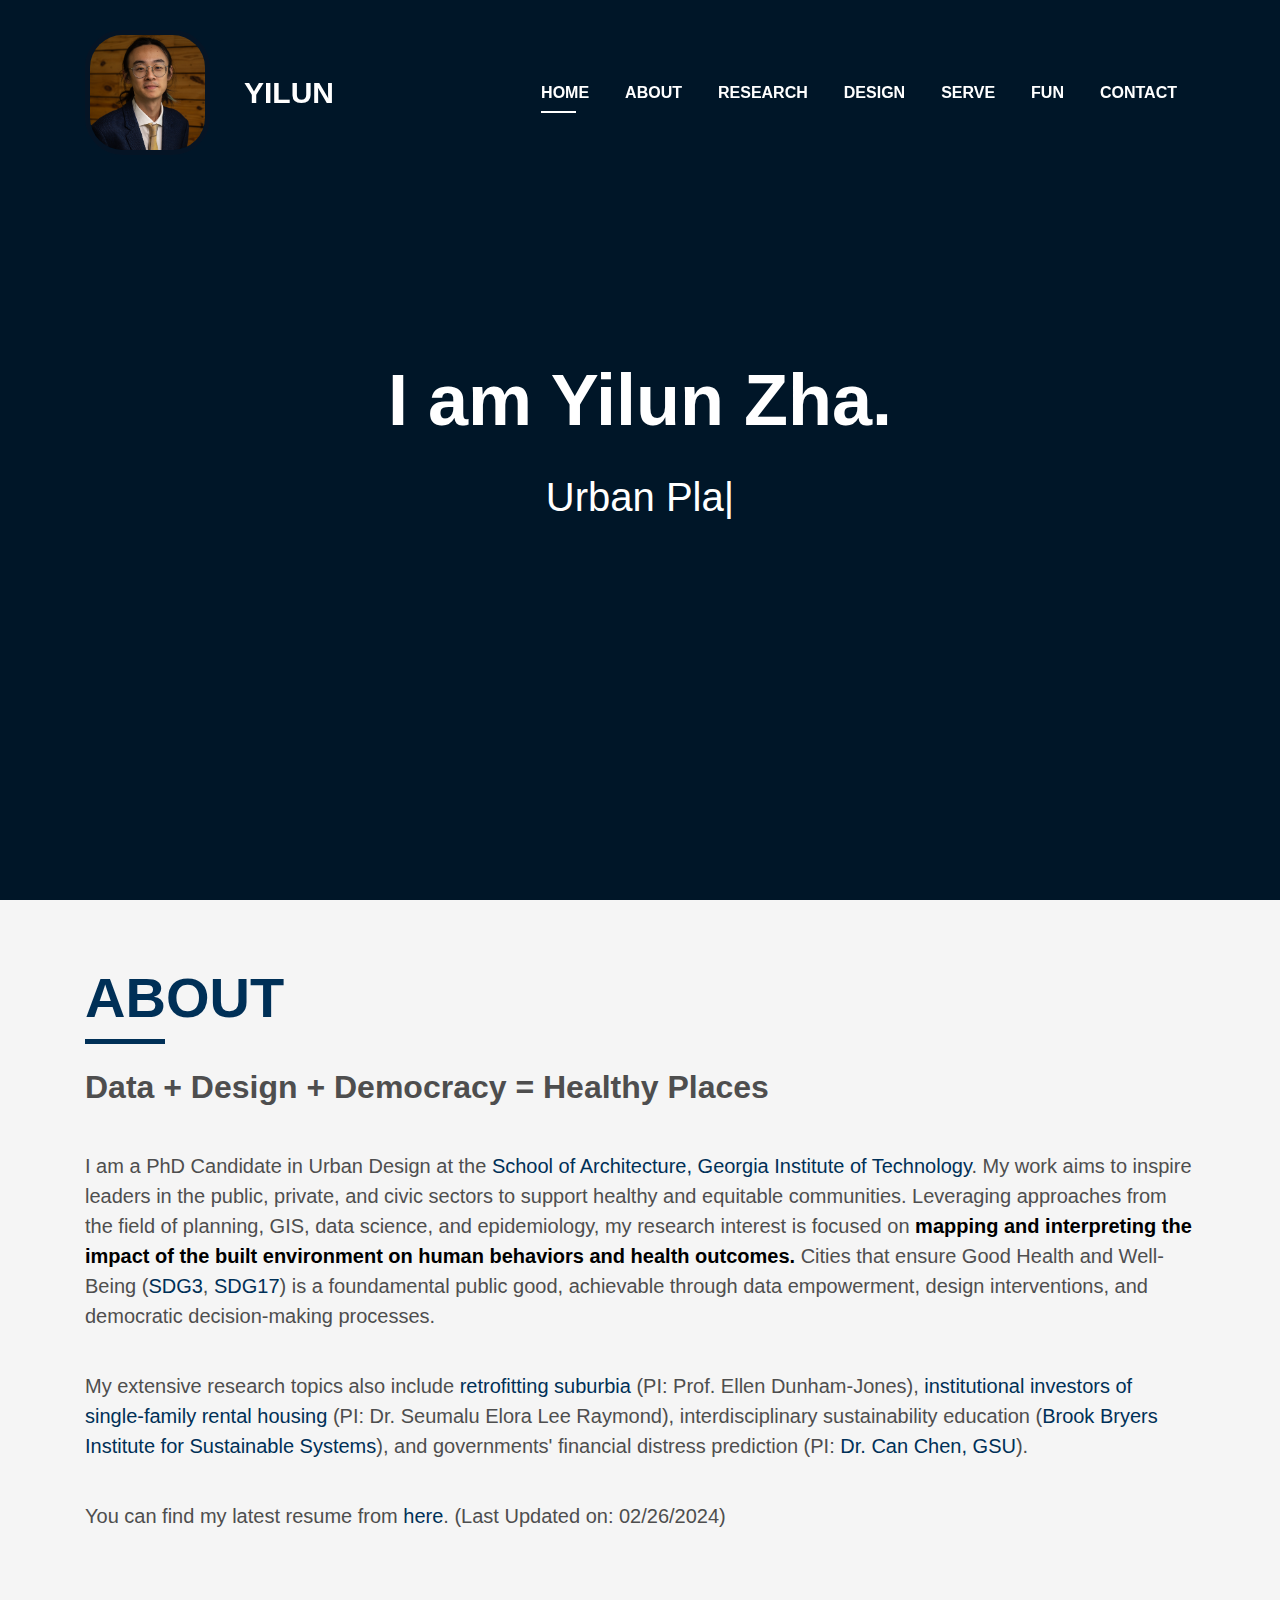
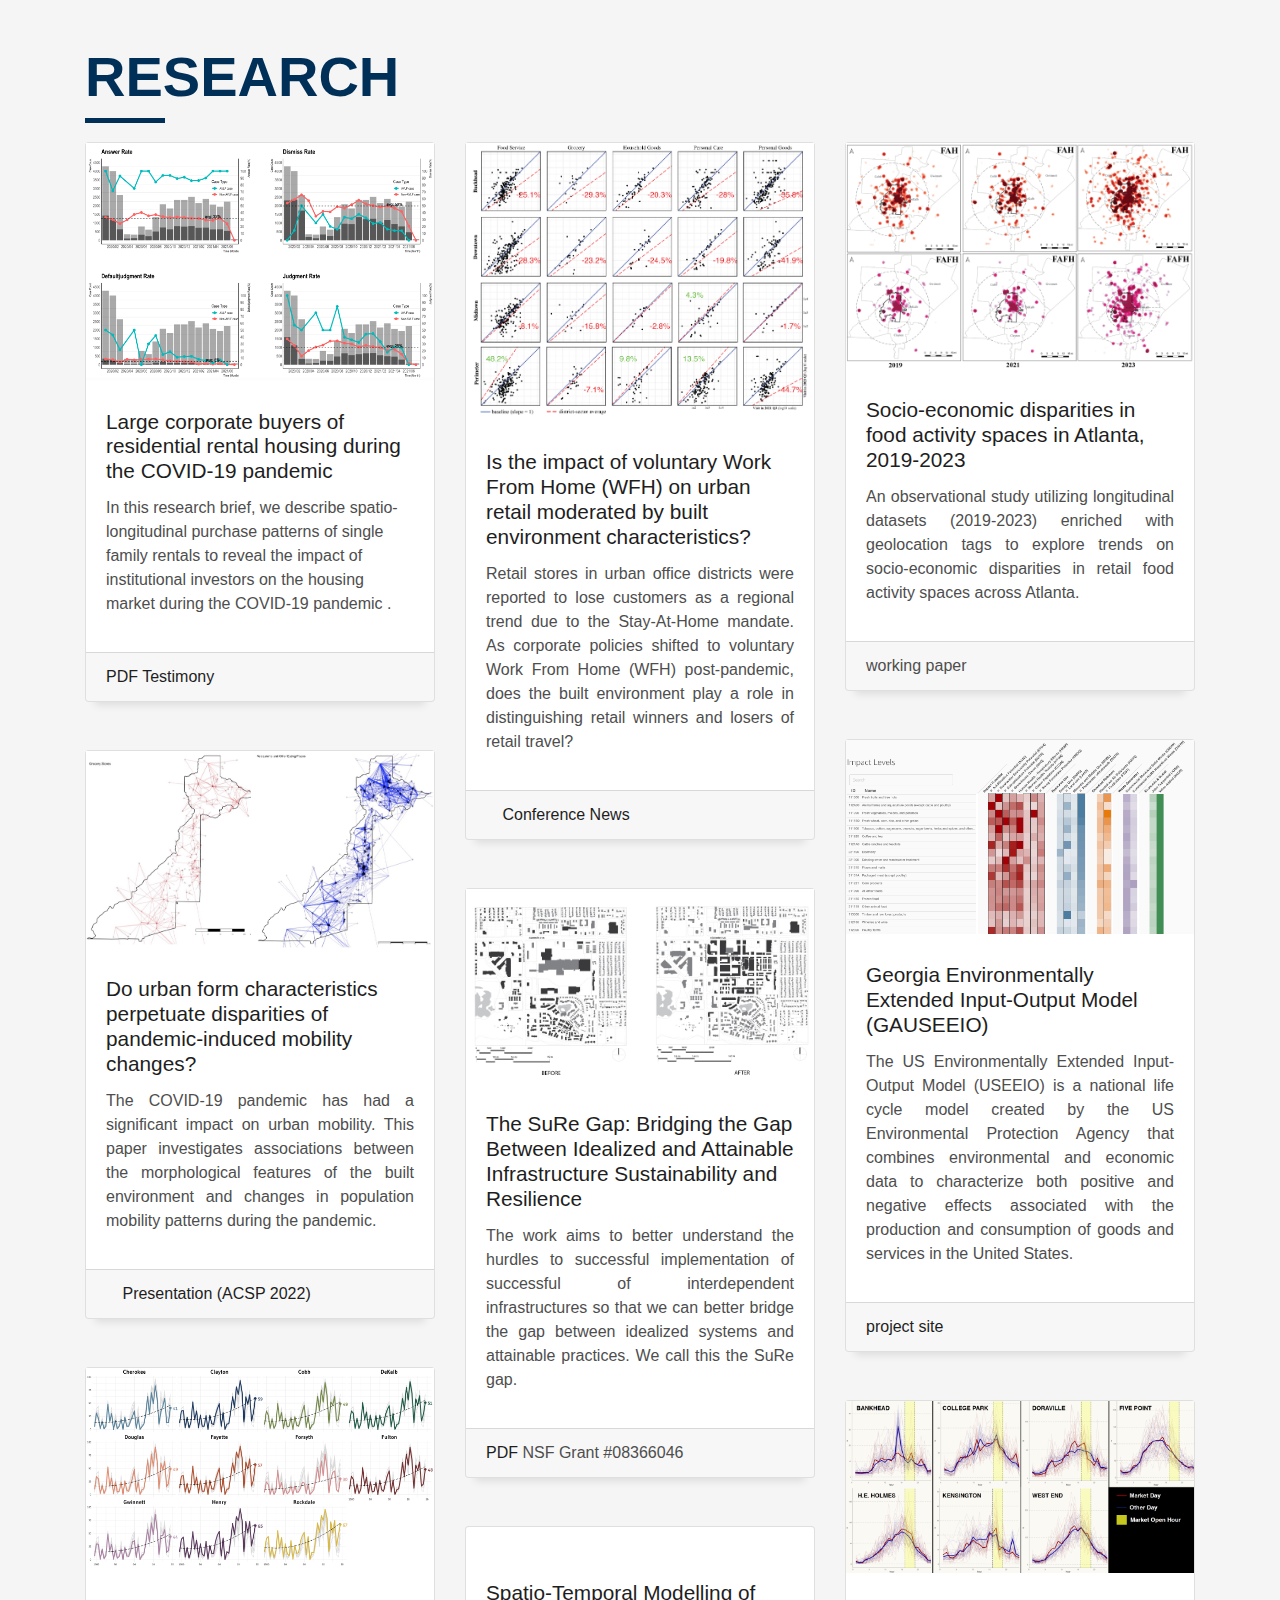
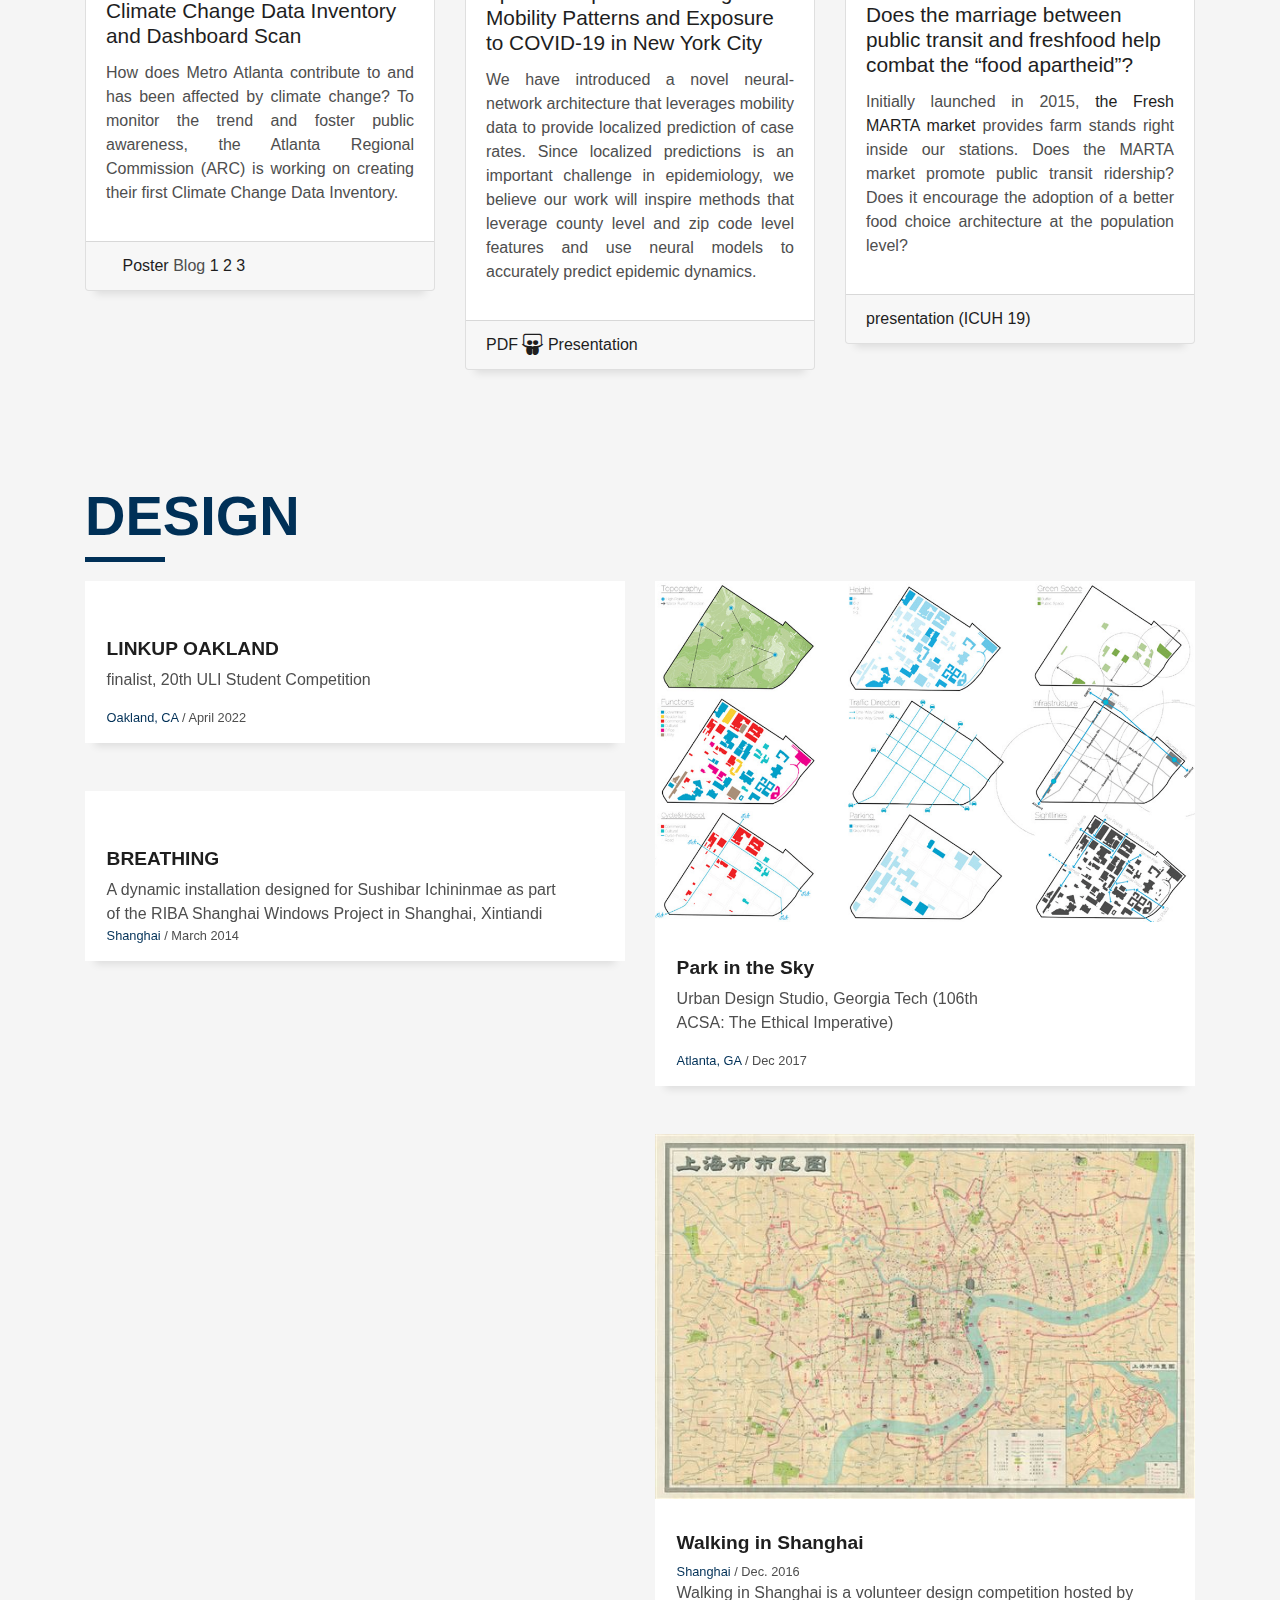
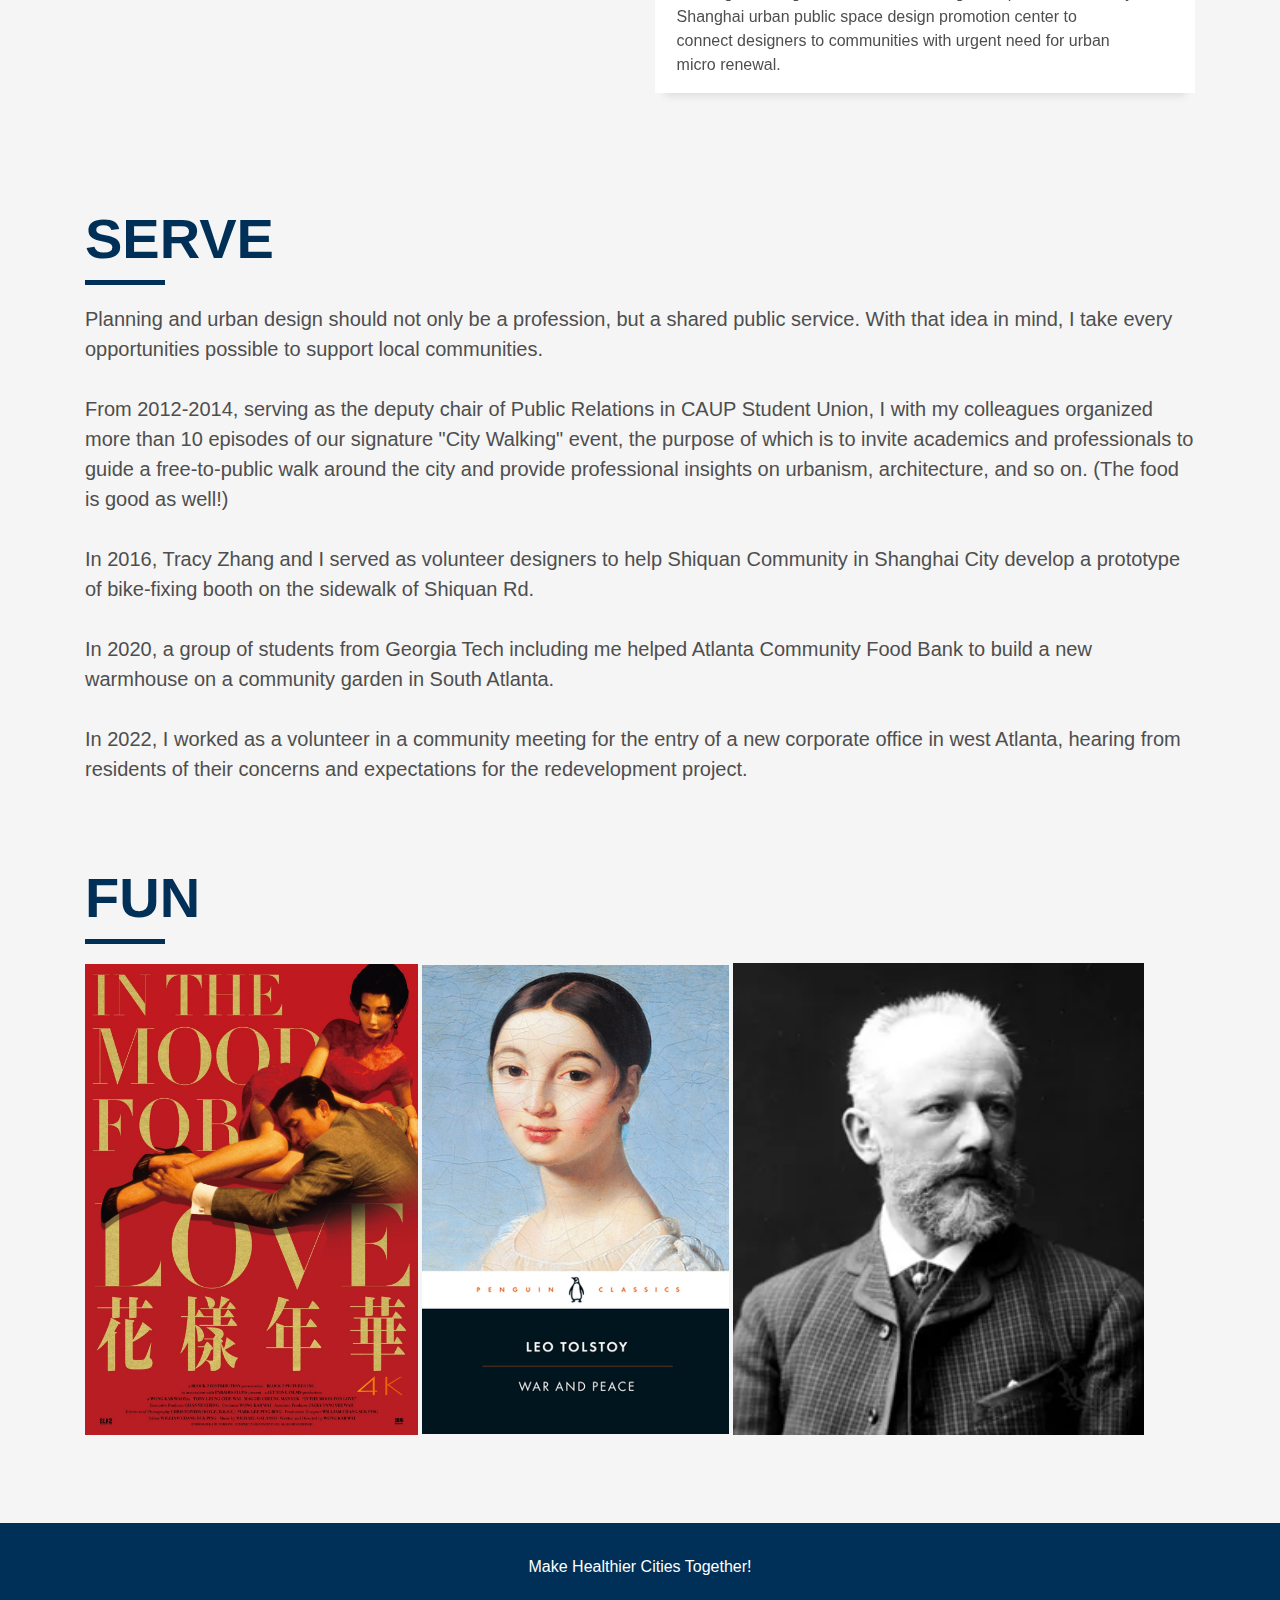
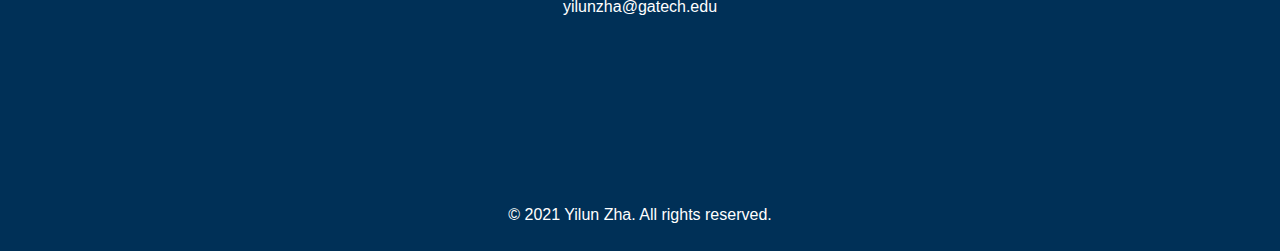
==== commit 7a275317: "text update" ====
--- a/index.html
+++ b/index.html
@@ -507,10 +507,11 @@
                 <div class="title-box text-center">
                   <p class="s-description text-left" style="font-size: 1.25rem;text-align:justify">
                     Planning and urban design should not only be a profession, but a shared public service. 
-                    With that idea in mind, I take every opportunities possible to support, inform, and educate local communities. <br><br>
+                    With that idea in mind, I take every opportunities possible to support local communities. <br><br>
                     From 2012-2014, serving as the deputy chair of Public Relations in CAUP Student Union, I with my colleagues organized more than 10 episodes of our signature "City Walking" event, the purpose of which is to invite academics and professionals to guide a free-to-public walk around the city and provide professional insights on urbanism, architecture, and so on. (The food is good as well!)<br><br>
-                    In 2016, Tracy Zhang and I served as volunteer designers to help Shiquan Community in Shanghai with a micro renewal project for street bike-fixing booth on the sidewalk of Shiquan Rd. <br><br>
-                    In 2020, a group of students from Georgia Tech including me helped Atlanta Community Food Bank to build a new warmhouse on a community garden in South Atlanta. 
+                    In 2016, Tracy Zhang and I served as volunteer designers to help Shiquan Community in Shanghai City develop a prototype of bike-fixing booth on the sidewalk of Shiquan Rd. <br><br>
+                    In 2020, a group of students from Georgia Tech including me helped Atlanta Community Food Bank to build a new warmhouse on a community garden in South Atlanta. <br><br>
+                    In 2022, I worked as a volunteer in a community meeting for the entry of a new corporate office in west Atlanta, hearing from residents of their concerns and expectations for the redevelopment project.
                   </p>
                 </div>
               </div>
@@ -519,7 +520,7 @@
           </div>
         </div>
       </div>
-    </div><br>
+    </div>
   </section>
   <!--/ Section Serve END /-->
 
